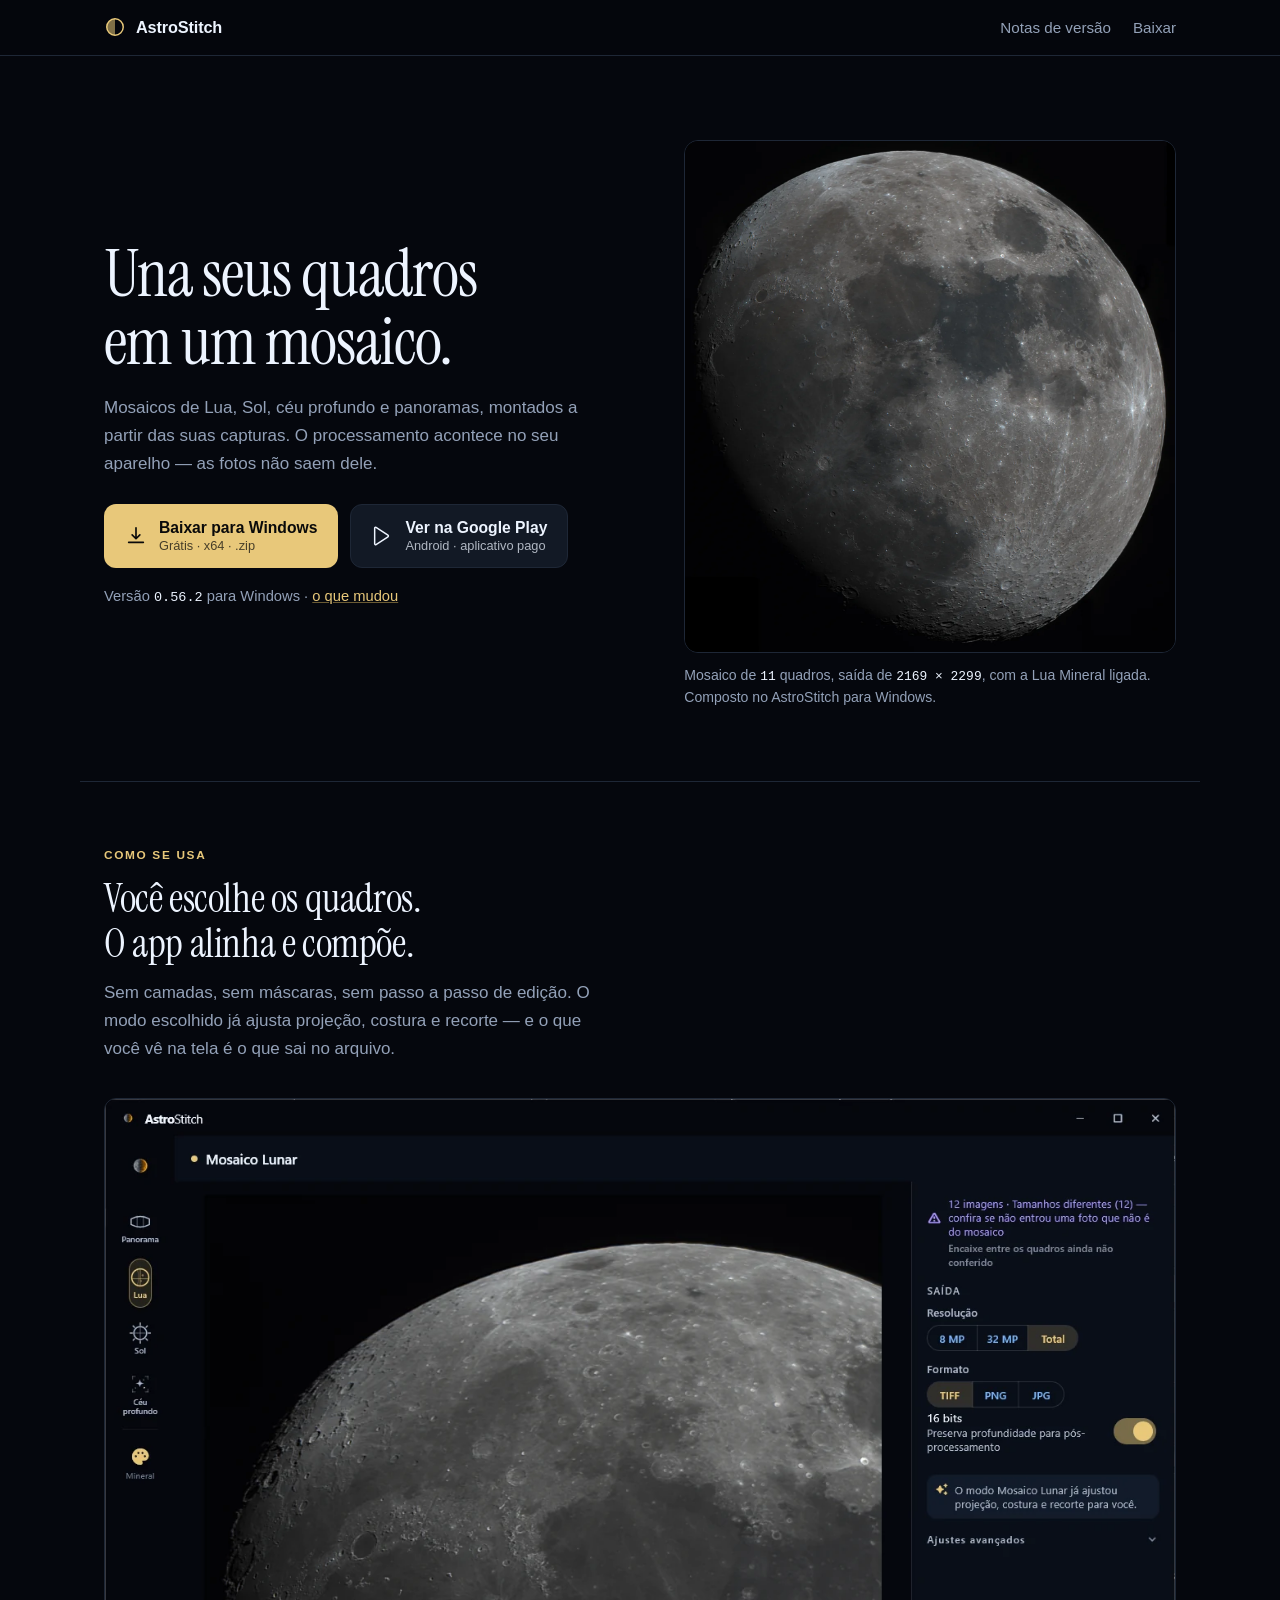
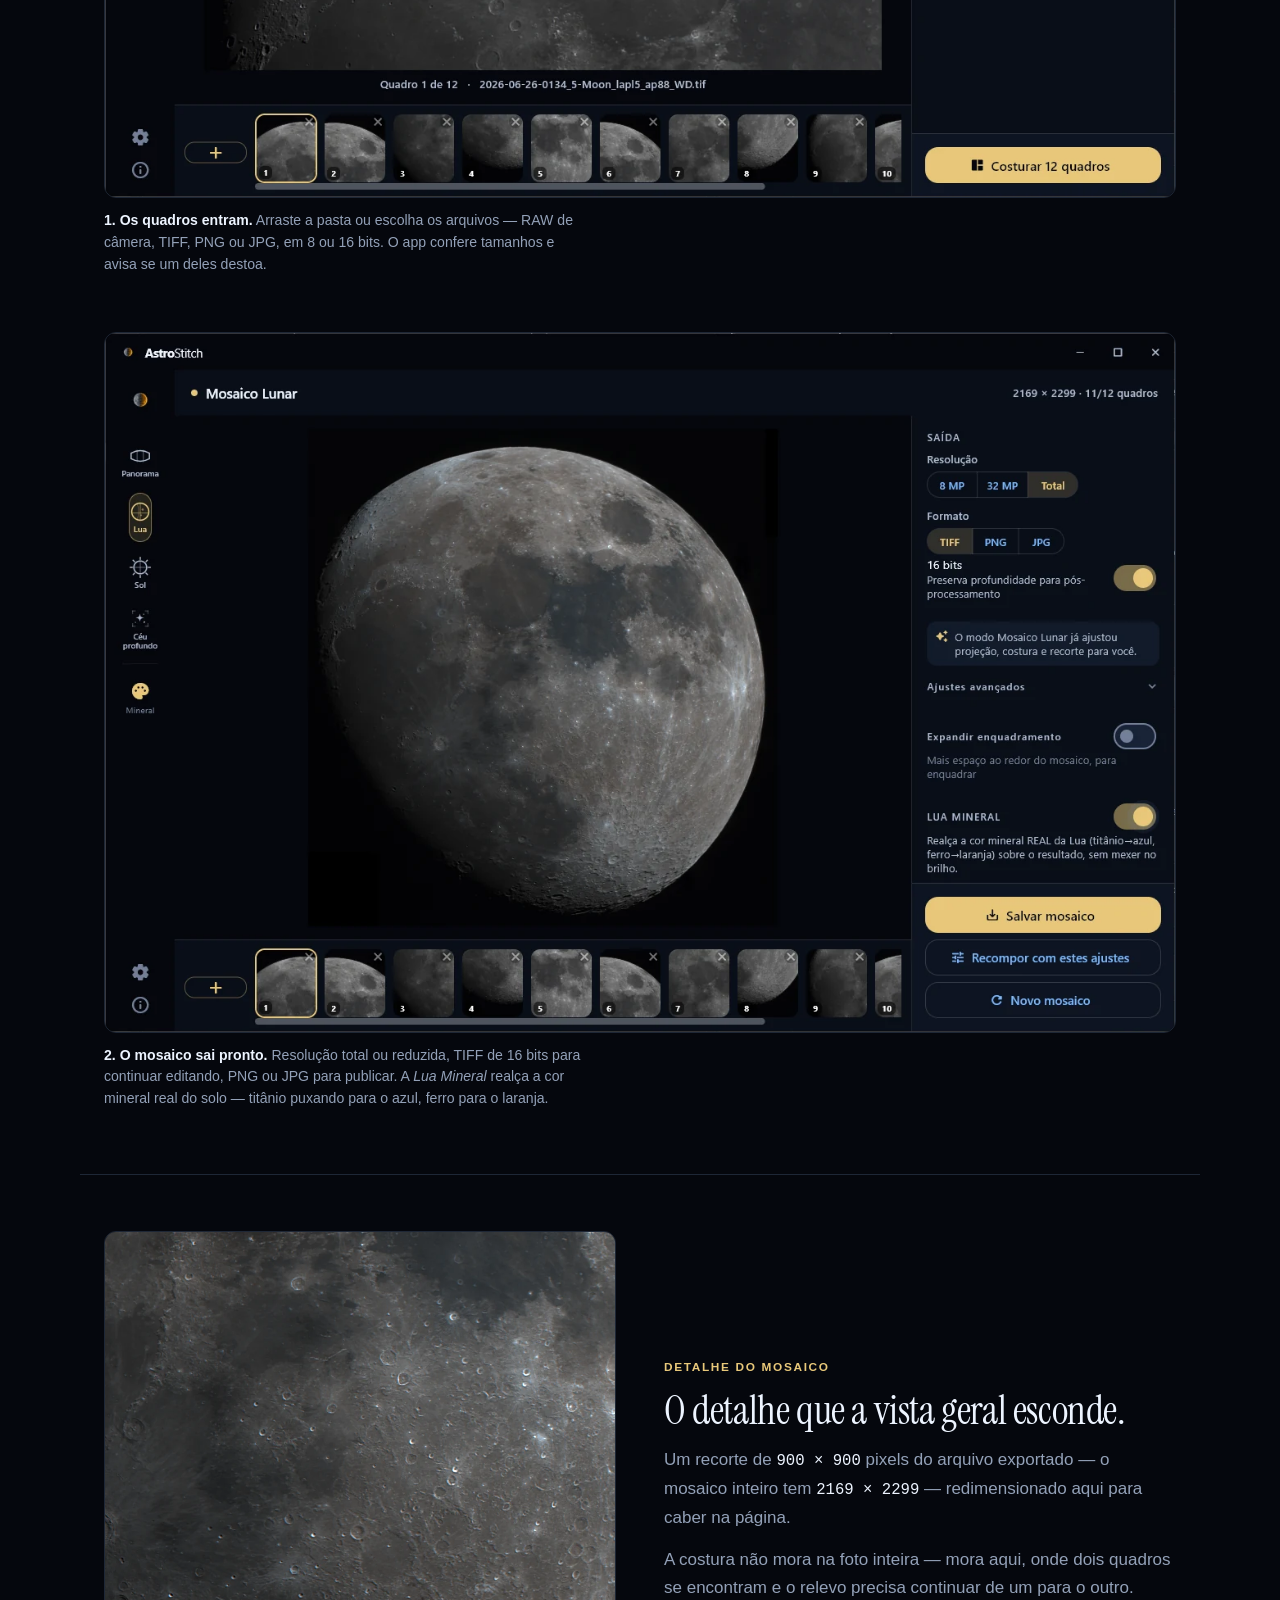
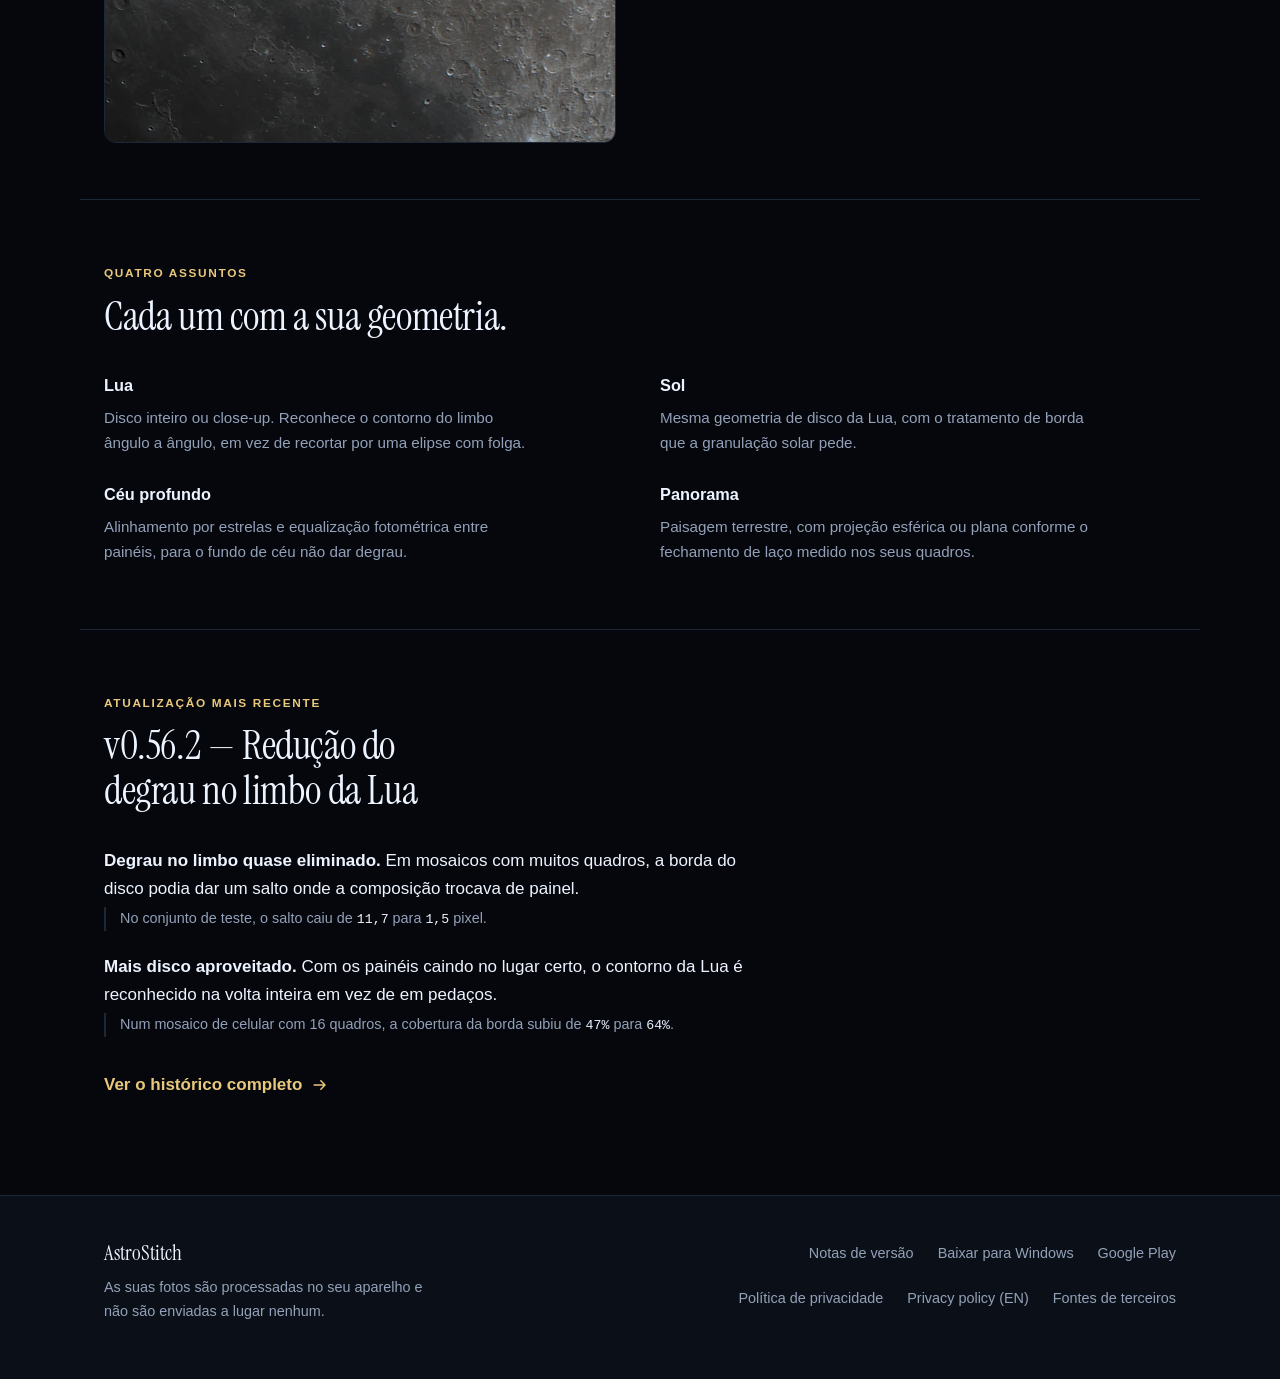
==== index.html @ d1d2d357 "O site do AstroStitch, com as capturas feitas pela propria versao Windows Duas paginas: a inicial e " ====
<!doctype html>
<html lang="pt-BR">
<head>
<meta charset="utf-8">
<meta name="viewport" content="width=device-width, initial-scale=1">
<title>AstroStitch</title>
<meta name="description" content="Mosaicos de Lua, Sol, céu profundo e panoramas a partir dos seus quadros. Para Windows e Android.">
<meta name="theme-color" content="#05070D">
<link rel="canonical" href="https://amaromiranda.github.io/astro-stitch-releases/">

<meta property="og:type" content="website">
<meta property="og:title" content="AstroStitch">
<meta property="og:description" content="Mosaicos de Lua, Sol, céu profundo e panoramas a partir dos seus quadros.">
<meta property="og:image" content="https://amaromiranda.github.io/astro-stitch-releases/assets/mosaico-800.webp">
<meta name="twitter:card" content="summary_large_image">

<link rel="icon" href="assets/favicon.svg" type="image/svg+xml">
<link rel="preconnect" href="https://fonts.googleapis.com">
<link rel="preconnect" href="https://fonts.gstatic.com" crossorigin>
<link rel="stylesheet" href="https://fonts.googleapis.com/css2?family=Instrument+Serif:ital@0;1&display=swap">
<link rel="stylesheet" href="assets/site.css">
</head>
<body>

<a class="pular" href="#conteudo">Pular para o conteúdo</a>

<header class="topo">
  <div class="faixa">
    <a class="marca" href="./" aria-label="AstroStitch — início">
      <svg class="marca-icone" viewBox="0 0 24 24" aria-hidden="true" focusable="false">
        <circle cx="12" cy="12" r="9" fill="none" stroke="currentColor" stroke-width="1.6"/>
        <path d="M12 3a9 9 0 0 0 0 18z" fill="currentColor" opacity=".55"/>
      </svg>
      <span>AstroStitch</span>
    </a>
    <nav class="navegacao" aria-label="Principal">
      <a href="releases.html">Notas de versão</a>
      <a href="#obter">Baixar</a>
    </nav>
  </div>
</header>

<main id="conteudo">

  <!-- ============================================================ HERÓI
       Texto e ações à esquerda, resultado real à direita. No celular a
       ordem vira texto -> botões -> imagem: quem chega precisa saber o que
       é e quanto custa antes de ver a foto. -->
  <section class="heroi">
    <div class="heroi-texto">
      <h1>Una seus quadros<br>em um mosaico.</h1>
      <p class="linha-fina">
        Mosaicos de Lua, Sol, céu profundo e panoramas, montados a partir das
        suas capturas. O processamento acontece no seu aparelho — as fotos
        não saem dele.
      </p>

      <div class="acoes" id="obter">
        <a class="botao botao-primario"
           href="https://github.com/AmaroMiranda/astro-stitch-releases/releases/latest">
          <svg viewBox="0 0 24 24" aria-hidden="true" focusable="false">
            <path d="M12 3v12m0 0 4.2-4.2M12 15l-4.2-4.2M4 19h16"
                  fill="none" stroke="currentColor" stroke-width="1.8"
                  stroke-linecap="round" stroke-linejoin="round"/>
          </svg>
          <span class="botao-texto">
            <strong>Baixar para Windows</strong>
            <small>Grátis · x64 · .zip</small>
          </span>
        </a>

        <a class="botao botao-secundario"
           href="https://play.google.com/store/apps/details?id=com.astrostitch.app">
          <svg viewBox="0 0 24 24" aria-hidden="true" focusable="false">
            <path d="M4 3.5v17a1 1 0 0 0 1.5.86l13-8.5a1 1 0 0 0 0-1.72l-13-8.5A1 1 0 0 0 4 3.5z"
                  fill="none" stroke="currentColor" stroke-width="1.6"
                  stroke-linejoin="round"/>
          </svg>
          <span class="botao-texto">
            <strong>Ver na Google Play</strong>
            <small>Android · aplicativo pago</small>
          </span>
        </a>
      </div>

      <p class="nota-versao">
        Versão <span class="dado">0.56.2</span> para Windows ·
        <a href="releases.html">o que mudou</a>
      </p>
    </div>

    <figure class="heroi-figura">
      <picture>
        <source media="(max-width: 560px)" srcset="assets/mosaico-480.webp" type="image/webp">
        <source media="(max-width: 1000px)" srcset="assets/mosaico-800.webp" type="image/webp">
        <img src="assets/mosaico-1440.webp" width="1440" height="1504"
             fetchpriority="high" decoding="async"
             alt="Mosaico lunar composto pelo AstroStitch: a Lua gibosa, com os mares
                  em tom azulado da cor mineral real realçada pelo app.">
      </picture>
      <figcaption>
        Mosaico de <span class="dado">11</span> quadros, saída de
        <span class="dado">2169 × 2299</span>, com a Lua Mineral ligada.
        Composto no AstroStitch para Windows.
      </figcaption>
    </figure>
  </section>

  <!-- ====================================================== COMO SE USA
       Duas capturas, cada uma respondendo a uma pergunta diferente: o que
       eu consigo produzir, e como vou trabalhar. -->
  <section class="secao">
    <div class="secao-cabecalho">
      <p class="rotulo">Como se usa</p>
      <h2>Você escolhe os quadros. O app alinha e compõe.</h2>
      <p class="linha-fina">
        Sem camadas, sem máscaras, sem passo a passo de edição. O modo escolhido
        já ajusta projeção, costura e recorte — e o que você vê na tela é o que
        sai no arquivo.
      </p>
    </div>

    <div class="telas">
      <figure class="tela">
        <picture>
          <source media="(max-width: 860px)" srcset="assets/tela-quadros-800.webp" type="image/webp">
          <img src="assets/tela-quadros-1306.webp" width="1306" height="853"
               loading="lazy" decoding="async"
               alt="Janela do AstroStitch para Windows com doze quadros lunares
                    importados: a fita de miniaturas embaixo, o quadro selecionado
                    no centro e os controles de saída à direita.">
        </picture>
        <figcaption>
          <strong>1. Os quadros entram.</strong>
          Arraste a pasta ou escolha os arquivos — RAW de câmera, TIFF, PNG ou JPG,
          em 8 ou 16 bits. O app confere tamanhos e avisa se um deles destoa.
        </figcaption>
      </figure>

      <figure class="tela">
        <picture>
          <source media="(max-width: 860px)" srcset="assets/tela-resultado-800.webp" type="image/webp">
          <img src="assets/tela-resultado-1306.webp" width="1306" height="853"
               loading="lazy" decoding="async"
               alt="A mesma janela depois de compor: o mosaico pronto no centro,
                    e à direita a resolução, o formato de saída e a opção Lua
                    Mineral ligada.">
        </picture>
        <figcaption>
          <strong>2. O mosaico sai pronto.</strong>
          Resolução total ou reduzida, TIFF de 16 bits para continuar editando,
          PNG ou JPG para publicar. A <em>Lua Mineral</em> realça a cor mineral
          real do solo — titânio puxando para o azul, ferro para o laranja.
        </figcaption>
      </figure>
    </div>
  </section>

  <!-- ====================================================== O DETALHE
       O que a imagem inteira reduzida esconde. Sem isto, o site mostra uma
       Lua bonita e nao prova nada sobre o que o app preserva. -->
  <section class="secao secao-detalhe">
    <div class="detalhe-grade">
      <figure class="detalhe-figura">
        <picture>
          <source media="(max-width: 560px)" srcset="assets/detalhe-480.webp" type="image/webp">
          <img src="assets/detalhe-900.webp" width="900" height="900"
               loading="lazy" decoding="async"
               alt="Recorte em escala real do mosaico, mostrando crateras pequenas
                    e o relevo do terreno perto do terminador.">
        </picture>
      </figure>
      <div class="detalhe-texto">
        <p class="rotulo">Detalhe do mosaico</p>
        <h2>O detalhe que a vista geral esconde.</h2>
        <p class="linha-fina">
          Um recorte de <span class="dado">900 × 900</span> pixels do arquivo
          exportado — o mosaico inteiro tem <span class="dado">2169 × 2299</span> —
          redimensionado aqui para caber na página.
        </p>
        <p class="linha-fina">
          A costura não mora na foto inteira — mora aqui, onde dois quadros se
          encontram e o relevo precisa continuar de um para o outro.
        </p>
      </div>
    </div>
  </section>

  <!-- ====================================================== OS MODOS -->
  <section class="secao">
    <div class="secao-cabecalho">
      <p class="rotulo">Quatro assuntos</p>
      <h2>Cada um com a sua geometria.</h2>
    </div>
    <ul class="modos">
      <li>
        <h3>Lua</h3>
        <p>Disco inteiro ou close-up. Reconhece o contorno do limbo ângulo a
          ângulo, em vez de recortar por uma elipse com folga.</p>
      </li>
      <li>
        <h3>Sol</h3>
        <p>Mesma geometria de disco da Lua, com o tratamento de borda que a
          granulação solar pede.</p>
      </li>
      <li>
        <h3>Céu profundo</h3>
        <p>Alinhamento por estrelas e equalização fotométrica entre painéis,
          para o fundo de céu não dar degrau.</p>
      </li>
      <li>
        <h3>Panorama</h3>
        <p>Paisagem terrestre, com projeção esférica ou plana conforme o
          fechamento de laço medido nos seus quadros.</p>
      </li>
    </ul>
  </section>

  <!-- ====================================================== ATUALIZAÇÃO -->
  <section class="secao secao-versao">
    <div class="secao-cabecalho">
      <p class="rotulo">Atualização mais recente</p>
      <h2>v0.56.2 — Redução do degrau no limbo da Lua</h2>
    </div>
    <ul class="mudancas">
      <li>
        <p><strong>Degrau no limbo quase eliminado.</strong> Em mosaicos com muitos
          quadros, a borda do disco podia dar um salto onde a composição trocava
          de painel.</p>
        <p class="medicao">No conjunto de teste, o salto caiu de
          <span class="dado">11,7</span> para <span class="dado">1,5</span> pixel.</p>
      </li>
      <li>
        <p><strong>Mais disco aproveitado.</strong> Com os painéis caindo no
          lugar certo, o contorno da Lua é reconhecido na volta inteira em vez de
          em pedaços.</p>
        <p class="medicao">Num mosaico de celular com 16 quadros, a cobertura da
          borda subiu de <span class="dado">47%</span> para
          <span class="dado">64%</span>.</p>
      </li>
    </ul>
    <p class="mais">
      <a class="link-seta" href="releases.html">
        Ver o histórico completo
        <svg viewBox="0 0 24 24" aria-hidden="true" focusable="false">
          <path d="M5 12h13m0 0-5-5m5 5-5 5" fill="none" stroke="currentColor"
                stroke-width="1.8" stroke-linecap="round" stroke-linejoin="round"/>
        </svg>
      </a>
    </p>
  </section>

</main>

<footer class="rodape">
  <div class="rodape-conteudo">
    <div class="rodape-marca">
      <p class="rodape-nome">AstroStitch</p>
      <p class="rodape-sub">
        As suas fotos são processadas no seu aparelho e não são enviadas a
        lugar nenhum.
      </p>
    </div>
    <nav class="rodape-links" aria-label="Rodapé">
      <a href="releases.html">Notas de versão</a>
      <a href="https://github.com/AmaroMiranda/astro-stitch-releases/releases/latest">Baixar para Windows</a>
      <a href="https://play.google.com/store/apps/details?id=com.astrostitch.app">Google Play</a>
      <a href="privacy-policy.html">Política de privacidade</a>
      <a href="privacy-policy.en.html">Privacy policy (EN)</a>
      <a href="third-party-sources/">Fontes de terceiros</a>
    </nav>
  </div>
</footer>

</body>
</html>
---- assets/site.css ----
/* AstroStitch — site
 *
 * Identidade: fundo quase preto, superfícies pouco distintas, UM acento
 * dourado reservado à ação principal. Sem gradiente decorativo, sem estrelas
 * animadas, sem brilho atrás da Lua: a fotografia já traz complexidade
 * visual de sobra, e competir com ela é o erro clássico aqui.
 *
 * O fundo #05070D é o mesmo das páginas de política que já existem neste
 * domínio — o site tem de parecer uma coisa só.
 */

:root {
  color-scheme: dark;

  --fundo:        #05070D;
  --superficie:   #0B1018;
  --elevada:      #121925;
  --linha:        #1E2736;
  --texto:        #EDF4FF;
  --texto-suave:  #93A1B8;
  --acento:       #E8C87A;
  --acento-fraco: #2A2316;

  --serif: "Instrument Serif", ui-serif, Georgia, "Times New Roman", serif;
  --sans: -apple-system, BlinkMacSystemFont, "Segoe UI", Roboto, Helvetica,
          Arial, sans-serif;
  --mono: ui-monospace, SFMono-Regular, "SF Mono", Menlo, Consolas,
          "Liberation Mono", monospace;

  --largura: 1120px;
  --gutter: 24px;
}

* { box-sizing: border-box; }

html { -webkit-text-size-adjust: 100%; }

body {
  margin: 0;
  background: var(--fundo);
  color: var(--texto);
  font-family: var(--sans);
  font-size: 17px;
  line-height: 1.65;
  -webkit-font-smoothing: antialiased;
}

img { max-width: 100%; height: auto; display: block; }

a { color: var(--texto); }

/* Foco VISÍVEL. Sobriedade não é motivo para esconder onde o teclado está. */
:focus-visible {
  outline: 2px solid var(--acento);
  outline-offset: 3px;
  border-radius: 4px;
}

.pular {
  position: absolute;
  left: -9999px;
  top: 0;
  background: var(--acento);
  color: #0A0A0A;
  padding: 10px 16px;
  font-weight: 700;
  z-index: 10;
}
.pular:focus { left: 8px; top: 8px; }

/* ----------------------------------------------------------------- topo */

.topo {
  position: sticky;
  top: 0;
  z-index: 5;
  background: color-mix(in srgb, var(--fundo) 88%, transparent);
  backdrop-filter: blur(10px);
  border-bottom: 1px solid var(--linha);
}

.faixa {
  max-width: var(--largura);
  margin: 0 auto;
  padding: 14px var(--gutter);
  display: flex;
  align-items: center;
  justify-content: space-between;
  gap: 16px;
}

.marca {
  display: inline-flex;
  align-items: center;
  gap: 10px;
  text-decoration: none;
  font-weight: 650;
  letter-spacing: -0.01em;
  font-size: 1.02rem;
}
.marca-icone { width: 22px; height: 22px; color: var(--acento); flex: none; }

.navegacao { display: flex; gap: 22px; }
.navegacao a {
  color: var(--texto-suave);
  text-decoration: none;
  font-size: 0.95rem;
}
.navegacao a:hover { color: var(--texto); }

/* ---------------------------------------------------------------- herói */

.heroi {
  max-width: var(--largura);
  margin: 0 auto;
  padding: 56px var(--gutter) 40px;
  display: grid;
  gap: 40px;
  align-items: center;
}

h1 {
  font-family: var(--serif);
  font-weight: 400;
  font-size: clamp(2.6rem, 7vw, 4.1rem);
  line-height: 1.04;
  letter-spacing: -0.015em;
  margin: 0 0 18px;
  text-wrap: balance;
}

.linha-fina {
  color: var(--texto-suave);
  max-width: 54ch;
  margin: 0 0 14px;
}

.acoes {
  display: flex;
  flex-wrap: wrap;
  gap: 12px;
  margin: 26px 0 16px;
  scroll-margin-top: 80px;
}

/* O PREÇO VAI NO PRÓPRIO BOTÃO. "Disponível para Android" não comunica que
   é pago, e descobrir isso só na loja é uma surpresa que ninguém pediu. */
.botao {
  display: inline-flex;
  align-items: center;
  gap: 12px;
  padding: 13px 20px;
  border-radius: 12px;
  text-decoration: none;
  border: 1px solid transparent;
  transition: background-color .16s ease, border-color .16s ease,
              transform .16s ease;
  min-height: 48px;
}
.botao:hover { transform: translateY(-1px); }
.botao svg { width: 22px; height: 22px; flex: none; }
.botao-texto { display: flex; flex-direction: column; line-height: 1.25; }
.botao-texto strong { font-weight: 650; font-size: 0.98rem; }
.botao-texto small { font-size: 0.8rem; opacity: .72; }

.botao-primario {
  background: var(--acento);
  color: #0A0A0A;
}
.botao-primario:hover { background: #F0D691; }

.botao-secundario {
  background: var(--elevada);
  border-color: var(--linha);
  color: var(--texto);
}
.botao-secundario:hover { border-color: #2E3A4D; background: #16202E; }

.nota-versao { color: var(--texto-suave); font-size: 0.92rem; margin: 0; }
.nota-versao a { color: var(--acento); text-decoration-color: #6A5A33; }

.dado {
  font-family: var(--mono);
  font-size: 0.92em;
  font-variant-numeric: tabular-nums;
  color: var(--texto);
}

.heroi-figura { margin: 0; }
/* O ceu do mosaico e preto puro e o fundo do site quase preto: sem a
   moldura, a imagem deixava um retangulo meio-visivel. Com a linha, a
   borda vira enquadramento. */
.heroi-figura img,
.detalhe-figura img {
  border-radius: 14px;
  border: 1px solid var(--linha);
}
figcaption {
  color: var(--texto-suave);
  font-size: 0.88rem;
  line-height: 1.55;
  margin-top: 12px;
}

/* --------------------------------------------------------------- seções */

.secao {
  max-width: var(--largura);
  margin: 0 auto;
  padding: 64px var(--gutter);
  border-top: 1px solid var(--linha);
}

.secao-cabecalho { max-width: 62ch; margin-bottom: 34px; }

.rotulo {
  font-size: 0.74rem;
  letter-spacing: 0.14em;
  text-transform: uppercase;
  color: var(--acento);
  margin: 0 0 10px;
  font-weight: 600;
}

h2 {
  font-family: var(--serif);
  font-weight: 400;
  font-size: clamp(1.75rem, 4vw, 2.5rem);
  line-height: 1.12;
  letter-spacing: -0.01em;
  margin: 0 0 14px;
  text-wrap: balance;
}

h3 {
  font-size: 1.02rem;
  font-weight: 650;
  margin: 0 0 6px;
}

/* ------------------------------------------------------------- capturas */

.telas { display: grid; gap: 40px; }
.tela { margin: 0; }
.tela img {
  border-radius: 12px;
  border: 1px solid var(--linha);
  background: var(--superficie);
}
.tela figcaption { max-width: 62ch; }
.tela figcaption strong { color: var(--texto); font-weight: 650; }

/* -------------------------------------------------------------- detalhe */

.secao-detalhe { padding-top: 56px; padding-bottom: 56px; }
.detalhe-grade { display: grid; gap: 32px; align-items: center; }
.detalhe-figura { margin: 0; }
.detalhe-figura img { border-radius: 12px; }

/* ---------------------------------------------------------------- modos */

.modos {
  list-style: none;
  margin: 0;
  padding: 0;
  display: grid;
  gap: 26px 40px;
}
.modos li { max-width: 46ch; }
.modos p { color: var(--texto-suave); margin: 0; font-size: 0.95rem; }

/* -------------------------------------------------------------- versões */

.mudancas { list-style: none; margin: 0 0 26px; padding: 0; display: grid; gap: 22px; }
.mudancas li { max-width: 68ch; }
.mudancas p { margin: 0; }
.mudancas strong { font-weight: 650; }

/* A MEDIÇÃO FICA, numa segunda camada. "Precisão oito vezes maior"
   transformaria uma medida localizada numa promessa geral. */
.medicao {
  color: var(--texto-suave);
  font-size: 0.9rem;
  margin-top: 4px !important;
  padding-left: 14px;
  border-left: 2px solid var(--linha);
}

.mais { margin: 0; }
.link-seta {
  display: inline-flex;
  align-items: center;
  gap: 8px;
  color: var(--acento);
  text-decoration: none;
  font-weight: 600;
  min-height: 44px;
}
.link-seta svg { width: 20px; height: 20px; }
.link-seta:hover { text-decoration: underline; text-underline-offset: 4px; }

/* --------------------------------------------------------------- rodapé */

.rodape {
  border-top: 1px solid var(--linha);
  background: var(--superficie);
  margin-top: 24px;
}
.rodape-conteudo {
  max-width: var(--largura);
  margin: 0 auto;
  padding: 40px var(--gutter) 56px;
  display: grid;
  gap: 28px;
}
.rodape-nome { font-family: var(--serif); font-size: 1.3rem; margin: 0 0 6px; }
.rodape-sub { color: var(--texto-suave); font-size: 0.9rem; margin: 0; max-width: 42ch; }
.rodape-links { display: flex; flex-wrap: wrap; gap: 10px 24px; }
.rodape-links a {
  color: var(--texto-suave);
  text-decoration: none;
  font-size: 0.9rem;
  padding: 6px 0;
}
.rodape-links a:hover { color: var(--texto); }

/* ------------------------------------------------------------ releases */

.topo-pagina {
  max-width: var(--largura);
  margin: 0 auto;
  padding: 52px var(--gutter) 26px;
}
.voltar {
  display: inline-flex;
  align-items: center;
  gap: 8px;
  color: var(--texto-suave);
  text-decoration: none;
  font-size: 0.92rem;
  margin-bottom: 22px;
  min-height: 44px;
}
.voltar:hover { color: var(--texto); }
.voltar svg { width: 18px; height: 18px; }

.lista-versoes {
  max-width: var(--largura);
  margin: 0 auto;
  padding: 0 var(--gutter) 72px;
}

.versao {
  border-top: 1px solid var(--linha);
  padding: 40px 0;
  display: grid;
  gap: 18px;
  /* Item de grid nasce com min-width:auto e NAO encolhe abaixo do conteudo —
     a tabela de medicoes empurrava a pagina inteira para o lado no celular,
     mesmo com overflow-x no envolucro dela. */
  min-width: 0;
}
.versao-corpo, .versao-cabecalho { min-width: 0; }

.versao-meta { display: flex; flex-wrap: wrap; align-items: baseline; gap: 10px 16px; }
.versao-tag {
  font-family: var(--mono);
  font-size: 0.95rem;
  color: var(--acento);
  background: var(--acento-fraco);
  border: 1px solid #3A3220;
  padding: 3px 10px;
  border-radius: 999px;
}
.versao-data { color: var(--texto-suave); font-size: 0.86rem; font-family: var(--mono); }
.versao-plataforma { color: var(--texto-suave); font-size: 0.86rem; }

.versao h2 { font-size: clamp(1.5rem, 3.4vw, 2rem); margin: 0; }
.versao-corpo { max-width: 70ch; }
.versao-corpo > p { color: var(--texto-suave); }
.versao-corpo strong { color: var(--texto); font-weight: 650; }

caption { text-align: left; }
.tabela-envolve { overflow-x: auto; margin: 18px 0; }
table {
  border-collapse: collapse;
  font-size: 0.9rem;
  min-width: 340px;
}
th, td {
  text-align: left;
  padding: 8px 18px 8px 0;
  border-bottom: 1px solid var(--linha);
  white-space: nowrap;
}
th { color: var(--texto-suave); font-weight: 600; font-size: 0.8rem;
     text-transform: uppercase; letter-spacing: 0.06em; }
td { font-family: var(--mono); font-variant-numeric: tabular-nums; }
td:first-child { font-family: var(--sans); color: var(--texto-suave); }

.baixar-versao {
  display: inline-flex;
  align-items: center;
  gap: 8px;
  color: var(--acento);
  text-decoration: none;
  font-size: 0.92rem;
  font-weight: 600;
  min-height: 44px;
}
.baixar-versao svg { width: 20px; height: 20px; flex: none; }
.baixar-versao:hover { text-decoration: underline; text-underline-offset: 4px; }

/* ------------------------------------------------------------ respiros */

@media (min-width: 900px) {
  .heroi {
    grid-template-columns: 1.05fr 1fr;
    gap: 64px;
    padding-top: 84px;
    padding-bottom: 72px;
  }
  .telas { grid-template-columns: 1fr; gap: 56px; }
  .detalhe-grade { grid-template-columns: 1fr 1fr; gap: 48px; }
  .modos { grid-template-columns: repeat(2, 1fr); }
  .rodape-conteudo {
    grid-template-columns: 1fr auto;
    align-items: start;
    gap: 48px;
  }
  .rodape-links { justify-content: flex-end; max-width: 460px; }
  .versao { grid-template-columns: 220px 1fr; gap: 32px; }
  .versao-cabecalho { grid-column: 1; }
  .versao-corpo { grid-column: 2; }
}

@media (prefers-reduced-motion: reduce) {
  * { animation: none !important; transition: none !important; }
  .botao:hover { transform: none; }
}
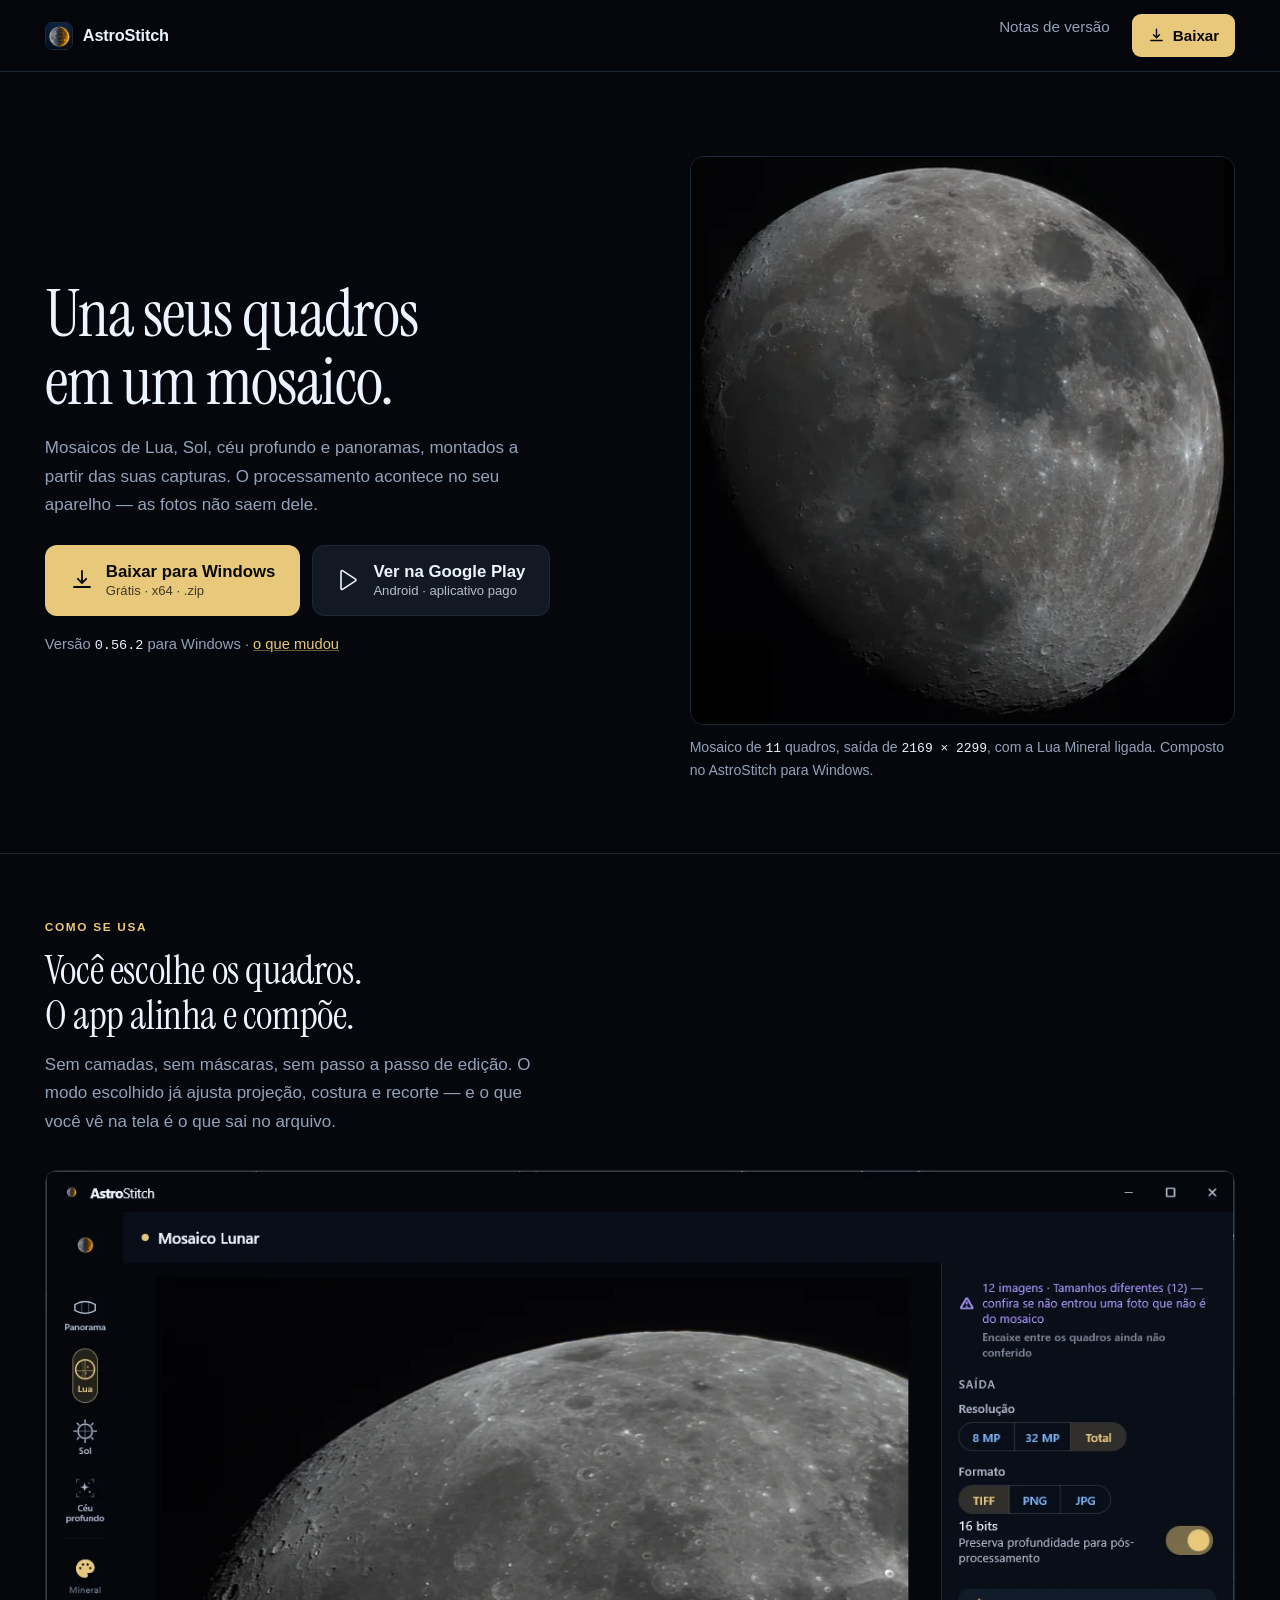
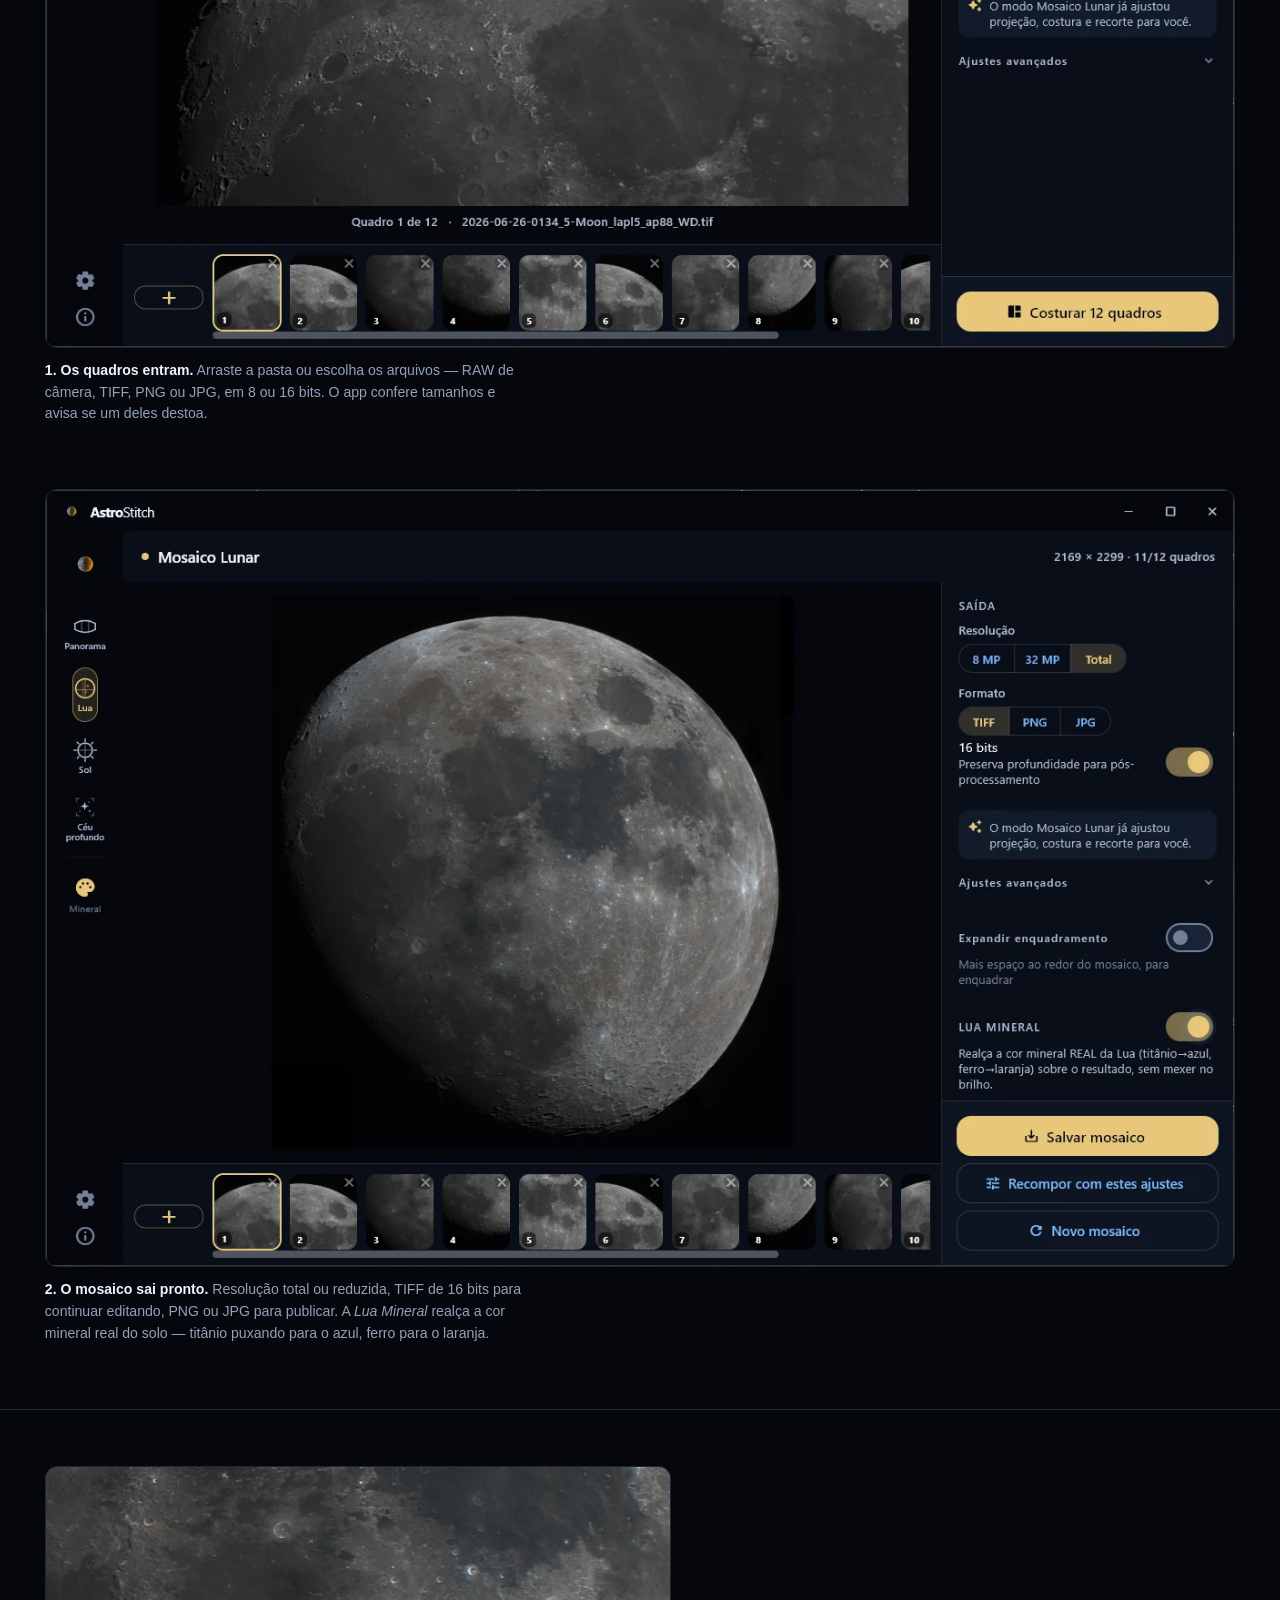
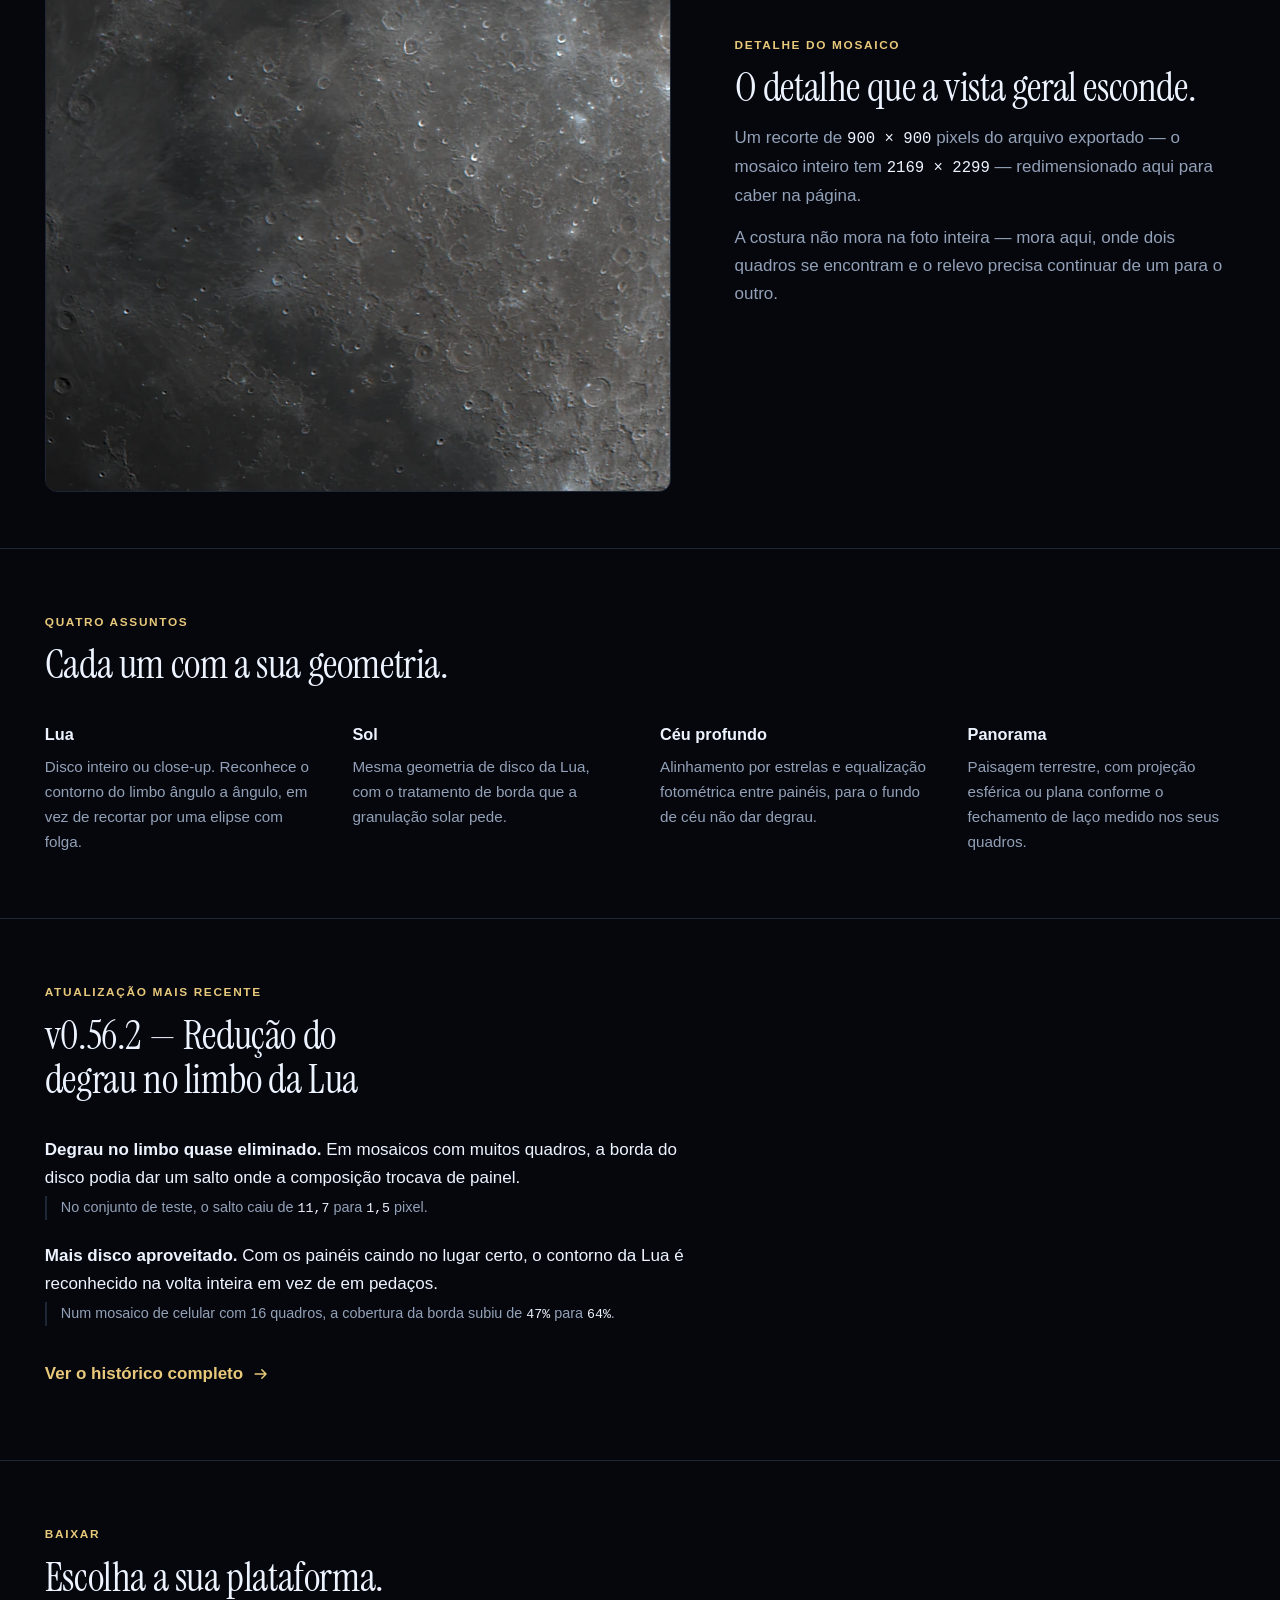
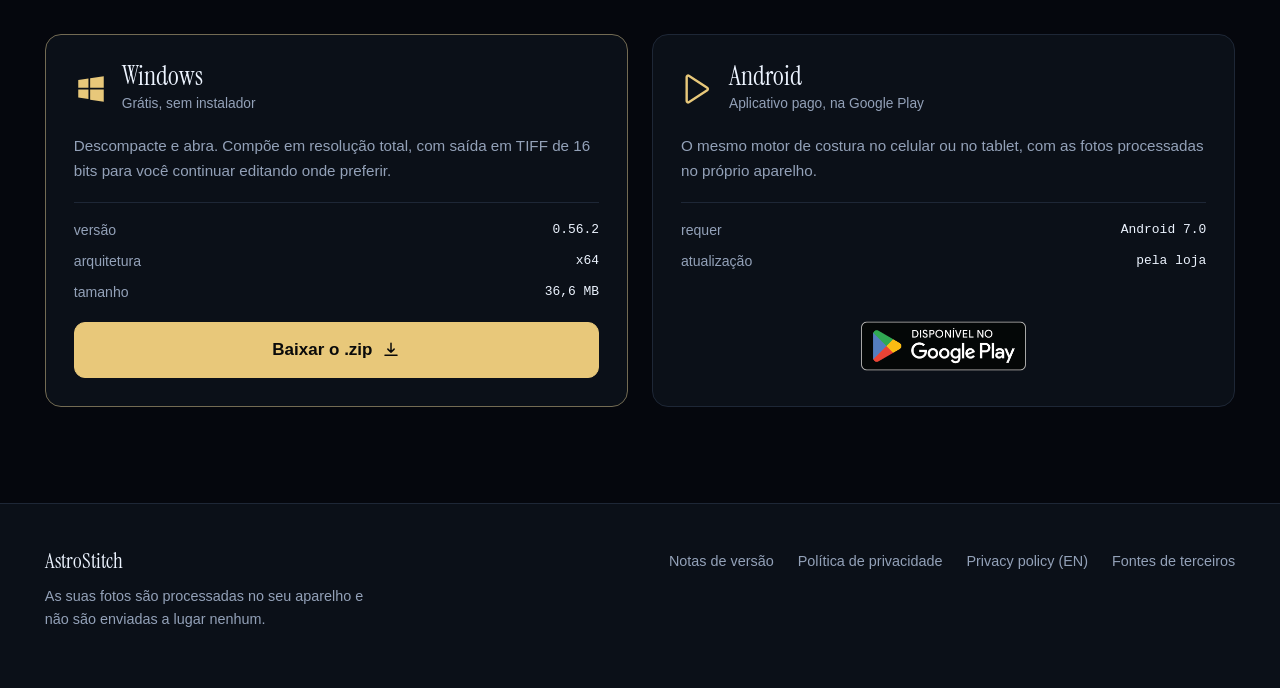
==== commit d199bc2c: "Largura, destaque do download, e o icone que o app ja tinha Tres queixas do dono, olhando num monito" ====
--- a/index.html
+++ b/index.html
@@ -14,7 +14,8 @@
 <meta property="og:image" content="https://amaromiranda.github.io/astro-stitch-releases/assets/mosaico-800.webp">
 <meta name="twitter:card" content="summary_large_image">
 
-<link rel="icon" href="assets/favicon.svg" type="image/svg+xml">
+<link rel="icon" href="assets/icone-32.png" sizes="32x32" type="image/png">
+<link rel="apple-touch-icon" href="assets/icone-180.png">
 <link rel="preconnect" href="https://fonts.googleapis.com">
 <link rel="preconnect" href="https://fonts.gstatic.com" crossorigin>
 <link rel="stylesheet" href="https://fonts.googleapis.com/css2?family=Instrument+Serif:ital@0;1&display=swap">
@@ -27,15 +28,20 @@
 <header class="topo">
   <div class="faixa">
     <a class="marca" href="./" aria-label="AstroStitch — início">
-      <svg class="marca-icone" viewBox="0 0 24 24" aria-hidden="true" focusable="false">
-        <circle cx="12" cy="12" r="9" fill="none" stroke="currentColor" stroke-width="1.6"/>
-        <path d="M12 3a9 9 0 0 0 0 18z" fill="currentColor" opacity=".55"/>
-      </svg>
+      <img class="marca-icone" src="assets/icone-64.png" width="28" height="28"
+           alt="" decoding="async">
       <span>AstroStitch</span>
     </a>
     <nav class="navegacao" aria-label="Principal">
       <a href="releases.html">Notas de versão</a>
-      <a href="#obter">Baixar</a>
+      <a class="nav-baixar" href="#obter">
+        <svg viewBox="0 0 24 24" aria-hidden="true" focusable="false">
+          <path d="M12 3v12m0 0 4.2-4.2M12 15l-4.2-4.2M4 19h16"
+                fill="none" stroke="currentColor" stroke-width="2"
+                stroke-linecap="round" stroke-linejoin="round"/>
+        </svg>
+        <span class="nav-rotulo">Baixar</span>
+      </a>
     </nav>
   </div>
 </header>
@@ -55,7 +61,7 @@
         não saem dele.
       </p>
 
-      <div class="acoes" id="obter">
+      <div class="acoes">
         <a class="botao botao-primario"
            href="https://github.com/AmaroMiranda/astro-stitch-releases/releases/latest">
           <svg viewBox="0 0 24 24" aria-hidden="true" focusable="false">
@@ -250,6 +256,78 @@
     </p>
   </section>
 
+  <!-- ====================================================== BAIXAR
+       Destino do "Baixar" do topo. Existe porque o download so vivia no
+       heroi: quem lia a pagina inteira chegava ao fim sem acao a vista.
+       Os numeros do cartao do Windows (versao, tamanho) descrevem o
+       arquivo que o link entrega — por isso ele aponta para o ativo exato,
+       e nao para /latest, que pode mudar e desmentir o que esta escrito. -->
+  <section class="secao secao-baixar" id="obter">
+    <div class="secao-cabecalho">
+      <p class="rotulo">Baixar</p>
+      <h2>Escolha a sua plataforma.</h2>
+    </div>
+
+    <div class="cartoes-baixar">
+      <a class="cartao-baixar cartao-destaque" href="https://github.com/AmaroMiranda/astro-stitch-releases/releases/download/v0.56.2/AstroStitch-v0.56.2-windows-x64.zip">
+        <div class="cartao-topo">
+          <svg viewBox="0 0 24 24" aria-hidden="true" focusable="false">
+            <path d="M3 5.6 10.2 4.6v6.6H3zM11.4 4.4 21 3v8.2h-9.6zM3 12.4h7.2V19L3 18zM11.4 12.4H21V21l-9.6-1.4z"
+                  fill="currentColor"/>
+          </svg>
+          <div>
+            <p class="cartao-plataforma">Windows</p>
+            <p class="cartao-preco">Grátis, sem instalador</p>
+          </div>
+        </div>
+        <p class="cartao-texto">
+          Descompacte e abra. Compõe em resolução total, com saída em TIFF de
+          16 bits para você continuar editando onde preferir.
+        </p>
+        <ul class="cartao-dados">
+          <li><span>versão</span><span class="dado">0.56.2</span></li>
+          <li><span>arquitetura</span><span class="dado">x64</span></li>
+          <li><span>tamanho</span><span class="dado">36,6 MB</span></li>
+        </ul>
+        <span class="cartao-acao">
+          Baixar o .zip
+          <svg viewBox="0 0 24 24" aria-hidden="true" focusable="false">
+            <path d="M12 3v12m0 0 4.2-4.2M12 15l-4.2-4.2M4 19h16"
+                  fill="none" stroke="currentColor" stroke-width="2"
+                  stroke-linecap="round" stroke-linejoin="round"/>
+          </svg>
+        </span>
+      </a>
+
+      <a class="cartao-baixar" href="https://play.google.com/store/apps/details?id=com.astrostitch.app">
+        <div class="cartao-topo">
+          <svg viewBox="0 0 24 24" aria-hidden="true" focusable="false">
+            <path d="M4 3.5v17a1 1 0 0 0 1.5.86l13-8.5a1 1 0 0 0 0-1.72l-13-8.5A1 1 0 0 0 4 3.5z"
+                  fill="none" stroke="currentColor" stroke-width="1.7"
+                  stroke-linejoin="round"/>
+          </svg>
+          <div>
+            <p class="cartao-plataforma">Android</p>
+            <p class="cartao-preco">Aplicativo pago, na Google Play</p>
+          </div>
+        </div>
+        <p class="cartao-texto">
+          O mesmo motor de costura no celular ou no tablet, com as fotos
+          processadas no próprio aparelho.
+        </p>
+        <ul class="cartao-dados">
+          <li><span>requer</span><span class="dado">Android 7.0</span></li>
+          <li><span>atualização</span><span class="dado">pela loja</span></li>
+        </ul>
+        <span class="cartao-acao cartao-acao-selo">
+          <img src="assets/google-play-badge.png" width="646" height="250"
+               loading="lazy" decoding="async"
+               alt="Disponível no Google Play">
+        </span>
+      </a>
+    </div>
+  </section>
+
 </main>
 
 <footer class="rodape">
@@ -263,8 +341,6 @@
     </div>
     <nav class="rodape-links" aria-label="Rodapé">
       <a href="releases.html">Notas de versão</a>
-      <a href="https://github.com/AmaroMiranda/astro-stitch-releases/releases/latest">Baixar para Windows</a>
-      <a href="https://play.google.com/store/apps/details?id=com.astrostitch.app">Google Play</a>
       <a href="privacy-policy.html">Política de privacidade</a>
       <a href="privacy-policy.en.html">Privacy policy (EN)</a>
       <a href="third-party-sources/">Fontes de terceiros</a>
--- a/assets/site.css
+++ b/assets/site.css
@@ -27,8 +27,8 @@
   --mono: ui-monospace, SFMono-Regular, "SF Mono", Menlo, Consolas,
           "Liberation Mono", monospace;
 
-  --largura: 1120px;
-  --gutter: 24px;
+  --largura: 1440px;
+  --gutter: clamp(24px, 3.5vw, 48px);
 }
 
 * { box-sizing: border-box; }
@@ -98,7 +98,15 @@
   letter-spacing: -0.01em;
   font-size: 1.02rem;
 }
-.marca-icone { width: 22px; height: 22px; color: var(--acento); flex: none; }
+/* Agora e o icone do app, nao um desenho meu: raio pequeno porque ele e um
+   icone de aplicativo quadrado, e a borda o separa do fundo quase preto. */
+.marca-icone {
+  width: 28px;
+  height: 28px;
+  flex: none;
+  border-radius: 7px;
+  border: 1px solid var(--linha);
+}
 
 .navegacao { display: flex; gap: 22px; }
 .navegacao a {
@@ -107,6 +115,27 @@
   font-size: 0.95rem;
 }
 .navegacao a:hover { color: var(--texto); }
+
+/* O topo e fixo, entao este botao e o unico download que acompanha a pessoa
+   pagina abaixo. Era um link de texto igual aos outros e desaparecia. */
+.navegacao .nav-baixar {
+  color: #0A0A0A;
+  background: var(--acento);
+  padding: 9px 16px;
+  border-radius: 9px;
+  font-weight: 650;
+  display: inline-flex;
+  align-items: center;
+  gap: 8px;
+  transition: background-color .16s ease;
+}
+.navegacao .nav-baixar:hover { background: #F0D691; color: #0A0A0A; }
+.navegacao .nav-baixar svg { width: 17px; height: 17px; flex: none; }
+@media (max-width: 520px) {
+  .navegacao { gap: 14px; }
+  .navegacao .nav-baixar { padding: 8px 13px; }
+  .navegacao .nav-baixar .nav-rotulo { display: none; }
+}
 
 /* ---------------------------------------------------------------- herói */
 
@@ -140,7 +169,6 @@
   flex-wrap: wrap;
   gap: 12px;
   margin: 26px 0 16px;
-  scroll-margin-top: 80px;
 }
 
 /* O PREÇO VAI NO PRÓPRIO BOTÃO. "Disponível para Android" não comunica que
@@ -149,7 +177,7 @@
   display: inline-flex;
   align-items: center;
   gap: 12px;
-  padding: 13px 20px;
+  padding: 16px 24px;
   border-radius: 12px;
   text-decoration: none;
   border: 1px solid transparent;
@@ -158,10 +186,10 @@
   min-height: 48px;
 }
 .botao:hover { transform: translateY(-1px); }
-.botao svg { width: 22px; height: 22px; flex: none; }
+.botao svg { width: 24px; height: 24px; flex: none; }
 .botao-texto { display: flex; flex-direction: column; line-height: 1.25; }
-.botao-texto strong { font-weight: 650; font-size: 0.98rem; }
-.botao-texto small { font-size: 0.8rem; opacity: .72; }
+.botao-texto strong { font-weight: 650; font-size: 1.05rem; }
+.botao-texto small { font-size: 0.82rem; opacity: .75; }
 
 .botao-primario {
   background: var(--acento);
@@ -242,6 +270,7 @@
 
 .telas { display: grid; gap: 40px; }
 .tela { margin: 0; }
+.tela picture { display: block; max-width: 1306px; margin-inline: auto; }
 .tela img {
   border-radius: 12px;
   border: 1px solid var(--linha);
@@ -256,6 +285,101 @@
 .detalhe-grade { display: grid; gap: 32px; align-items: center; }
 .detalhe-figura { margin: 0; }
 .detalhe-figura img { border-radius: 12px; }
+
+/* ------------------------------------------------------------- download
+   O download so existia no heroi e num link de rodape: quem rolava a pagina
+   inteira chegava ao fim sem uma acao a vista. Esta secao e o destino do
+   "Baixar" do topo. */
+
+.secao-baixar { padding-bottom: 72px; scroll-margin-top: 76px; }
+
+.cartoes-baixar { display: grid; gap: 20px; }
+
+.cartao-baixar {
+  display: flex;
+  flex-direction: column;
+  gap: 18px;
+  padding: 28px;
+  border: 1px solid var(--linha);
+  border-radius: 16px;
+  background: var(--superficie);
+  text-decoration: none;
+  color: var(--texto);
+  transition: border-color .16s ease, background-color .16s ease,
+              transform .16s ease;
+}
+.cartao-baixar:hover {
+  border-color: #33415A;
+  background: var(--elevada);
+  transform: translateY(-2px);
+}
+/* O gratuito ganha a borda de acento: entre dois cartoes iguais, nada diz
+   por onde comecar. */
+.cartao-destaque { border-color: color-mix(in srgb, var(--acento) 42%, var(--linha)); }
+.cartao-destaque:hover { border-color: var(--acento); }
+
+.cartao-topo { display: flex; align-items: center; gap: 14px; }
+.cartao-topo svg { width: 34px; height: 34px; flex: none; color: var(--acento); }
+.cartao-plataforma {
+  margin: 0;
+  font-family: var(--serif);
+  font-size: 1.6rem;
+  line-height: 1.1;
+}
+.cartao-preco {
+  margin: 2px 0 0;
+  font-size: 0.86rem;
+  color: var(--texto-suave);
+}
+.cartao-texto { margin: 0; color: var(--texto-suave); font-size: 0.95rem; }
+
+.cartao-dados {
+  list-style: none;
+  margin: 0;
+  padding: 16px 0 0;
+  border-top: 1px solid var(--linha);
+  display: grid;
+  gap: 8px;
+  font-size: 0.88rem;
+}
+.cartao-dados li { display: flex; justify-content: space-between; gap: 16px; }
+.cartao-dados span:first-child { color: var(--texto-suave); }
+
+.cartao-acao {
+  margin-top: auto;
+  display: inline-flex;
+  align-items: center;
+  justify-content: center;
+  gap: 10px;
+  min-height: 48px;
+  padding: 13px 20px;
+  border-radius: 11px;
+  font-weight: 650;
+  background: var(--elevada);
+  border: 1px solid var(--linha);
+}
+.cartao-acao svg { width: 18px; height: 18px; flex: none; }
+/* O selo da Google vai inteiro e sem recorte: a diretriz de marca dela pede
+   que nao seja modificado, e o espaco livre ao redor ja vem no proprio PNG.
+   Por isso este nao ganha fundo nem borda — so a altura. */
+.cartao-acao-selo {
+  background: none;
+  border: none;
+  padding: 0;
+  min-height: 0;
+  /* centralizado: encostado a esquerda, ao lado do botao dourado do cartao
+     vizinho, o cartao Android parecia inacabado */
+  justify-content: center;
+}
+.cartao-acao-selo img { height: 64px; width: auto; }
+.cartao-baixar:hover .cartao-acao-selo { border-color: transparent; }
+.cartao-destaque .cartao-acao {
+  background: var(--acento);
+  border-color: var(--acento);
+  color: #0A0A0A;
+}
+.cartao-baixar:hover .cartao-acao { border-color: #3B4A64; }
+.cartao-destaque:hover .cartao-acao { background: #F0D691; border-color: #F0D691; }
 
 /* ---------------------------------------------------------------- modos */
 
@@ -416,7 +540,7 @@
 @media (min-width: 900px) {
   .heroi {
     grid-template-columns: 1.05fr 1fr;
-    gap: 64px;
+    gap: 40px;
     padding-top: 84px;
     padding-bottom: 72px;
   }
@@ -428,12 +552,27 @@
     align-items: start;
     gap: 48px;
   }
-  .rodape-links { justify-content: flex-end; max-width: 460px; }
+  /* 460 px cabia tres dos quatro links e jogava o ultimo sozinho para a
+     linha de baixo; com a casca mais larga ha espaco para a linha inteira. */
+  .rodape-links { justify-content: flex-end; max-width: 700px; }
+  .cartoes-baixar { grid-template-columns: 1fr 1fr; gap: 24px; }
   .versao { grid-template-columns: 220px 1fr; gap: 32px; }
   .versao-cabecalho { grid-column: 1; }
   .versao-corpo { grid-column: 2; }
 }
 
+/* Num monitor de 1920 a pagina ficava num poste de 1120 px com 400 px mortos
+   de cada lado. Aqui a largura vira layout, nao so margem maior: a legenda sai
+   de baixo da captura e vai para o lado dela, e os quatro modos entram numa
+   linha so. A captura CONTINUA grande — ela e a interface do app, com texto
+   pequeno, e encolher para caber duas lado a lado a tornaria ilegivel. */
+@media (min-width: 1240px) {
+  .heroi { gap: 72px; }
+  .modos { grid-template-columns: repeat(4, 1fr); }
+  .detalhe-grade { grid-template-columns: 1.25fr 1fr; gap: 64px; }
+  .telas { gap: 64px; }
+}
+
 @media (prefers-reduced-motion: reduce) {
   * { animation: none !important; transition: none !important; }
   .botao:hover { transform: none; }
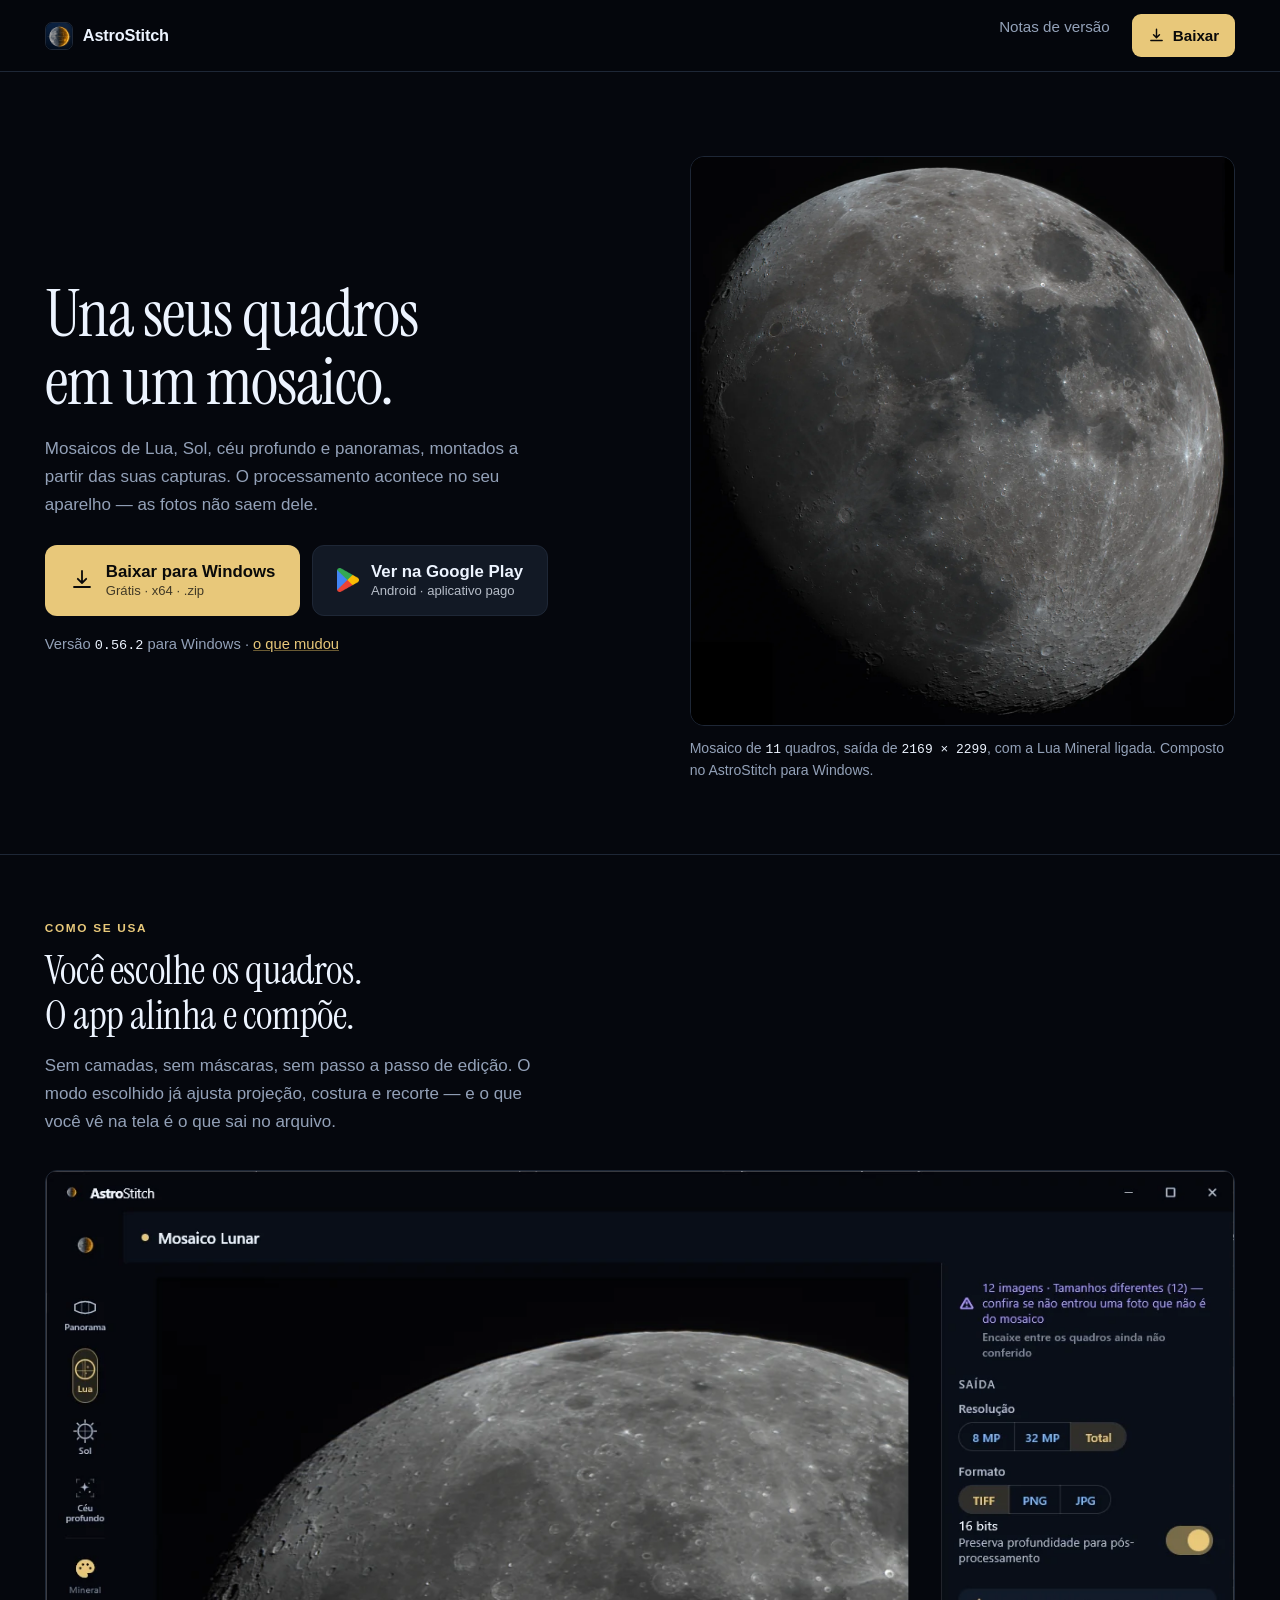
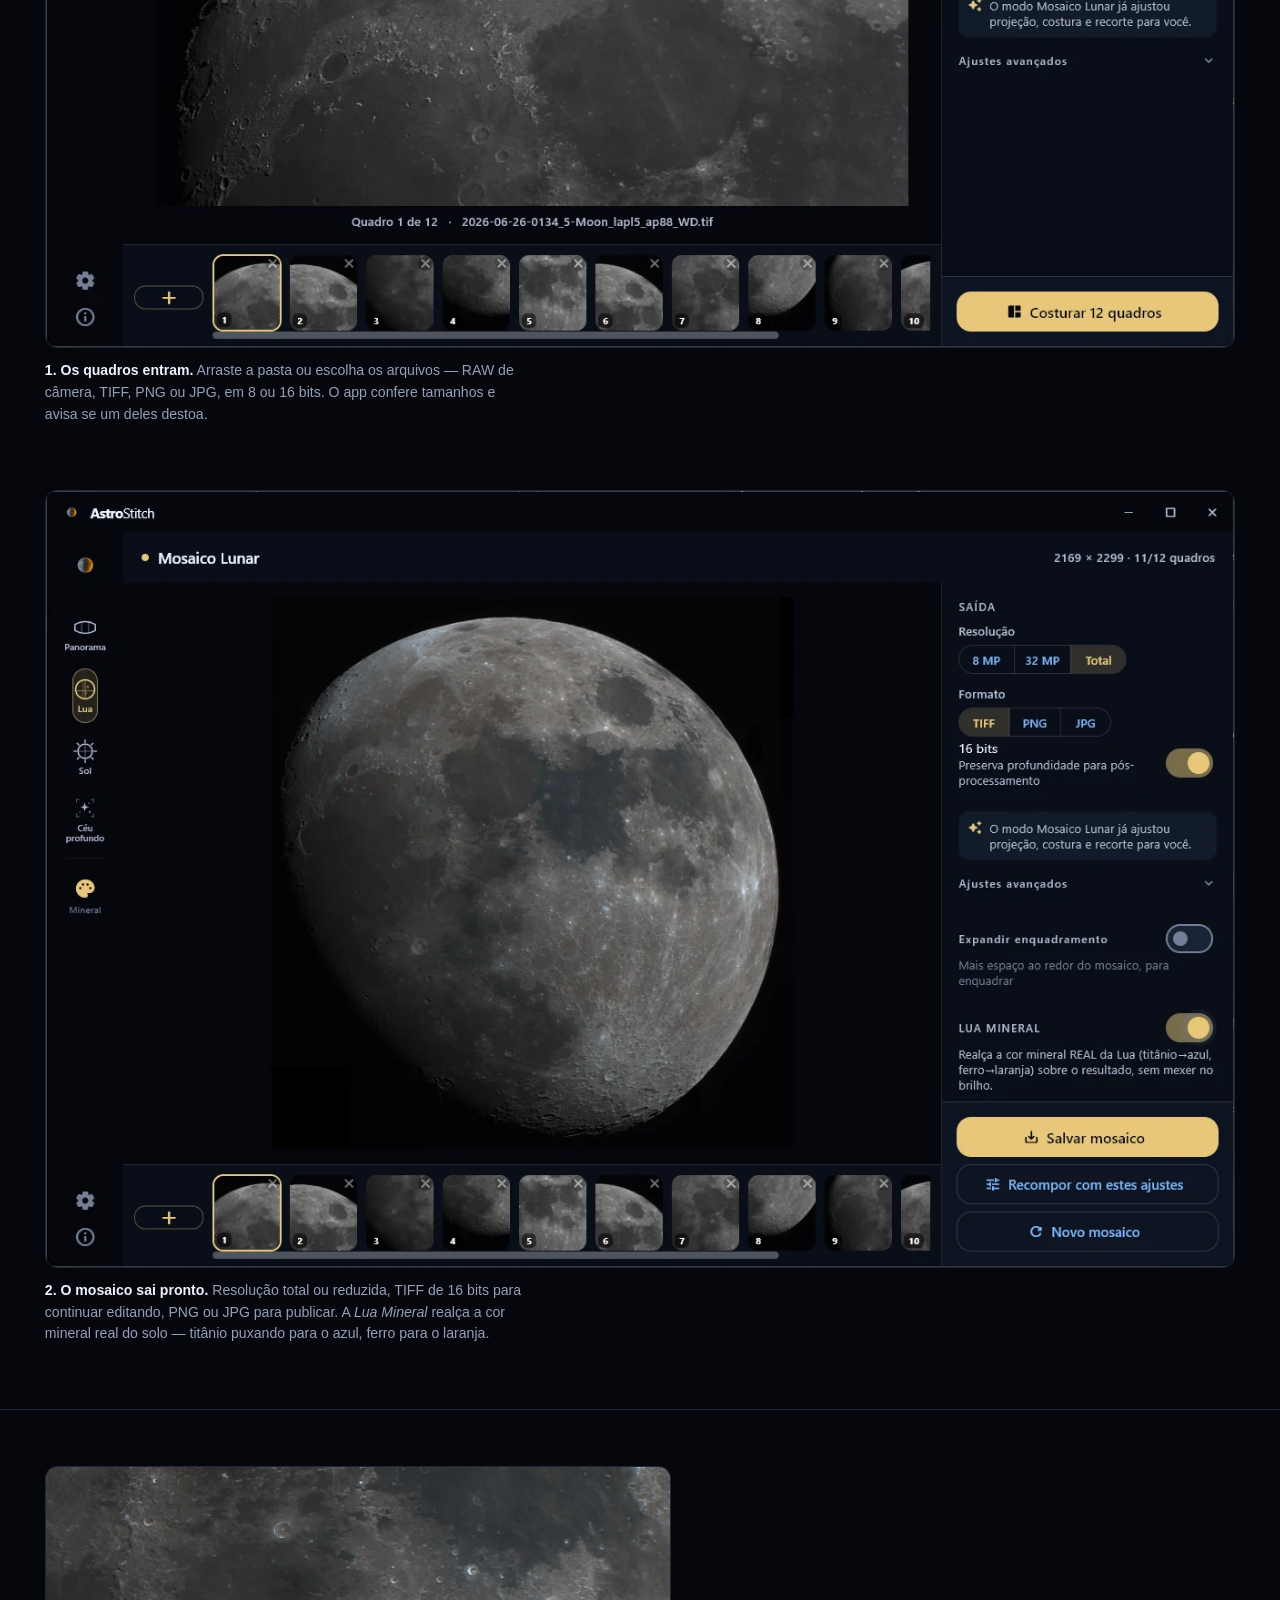
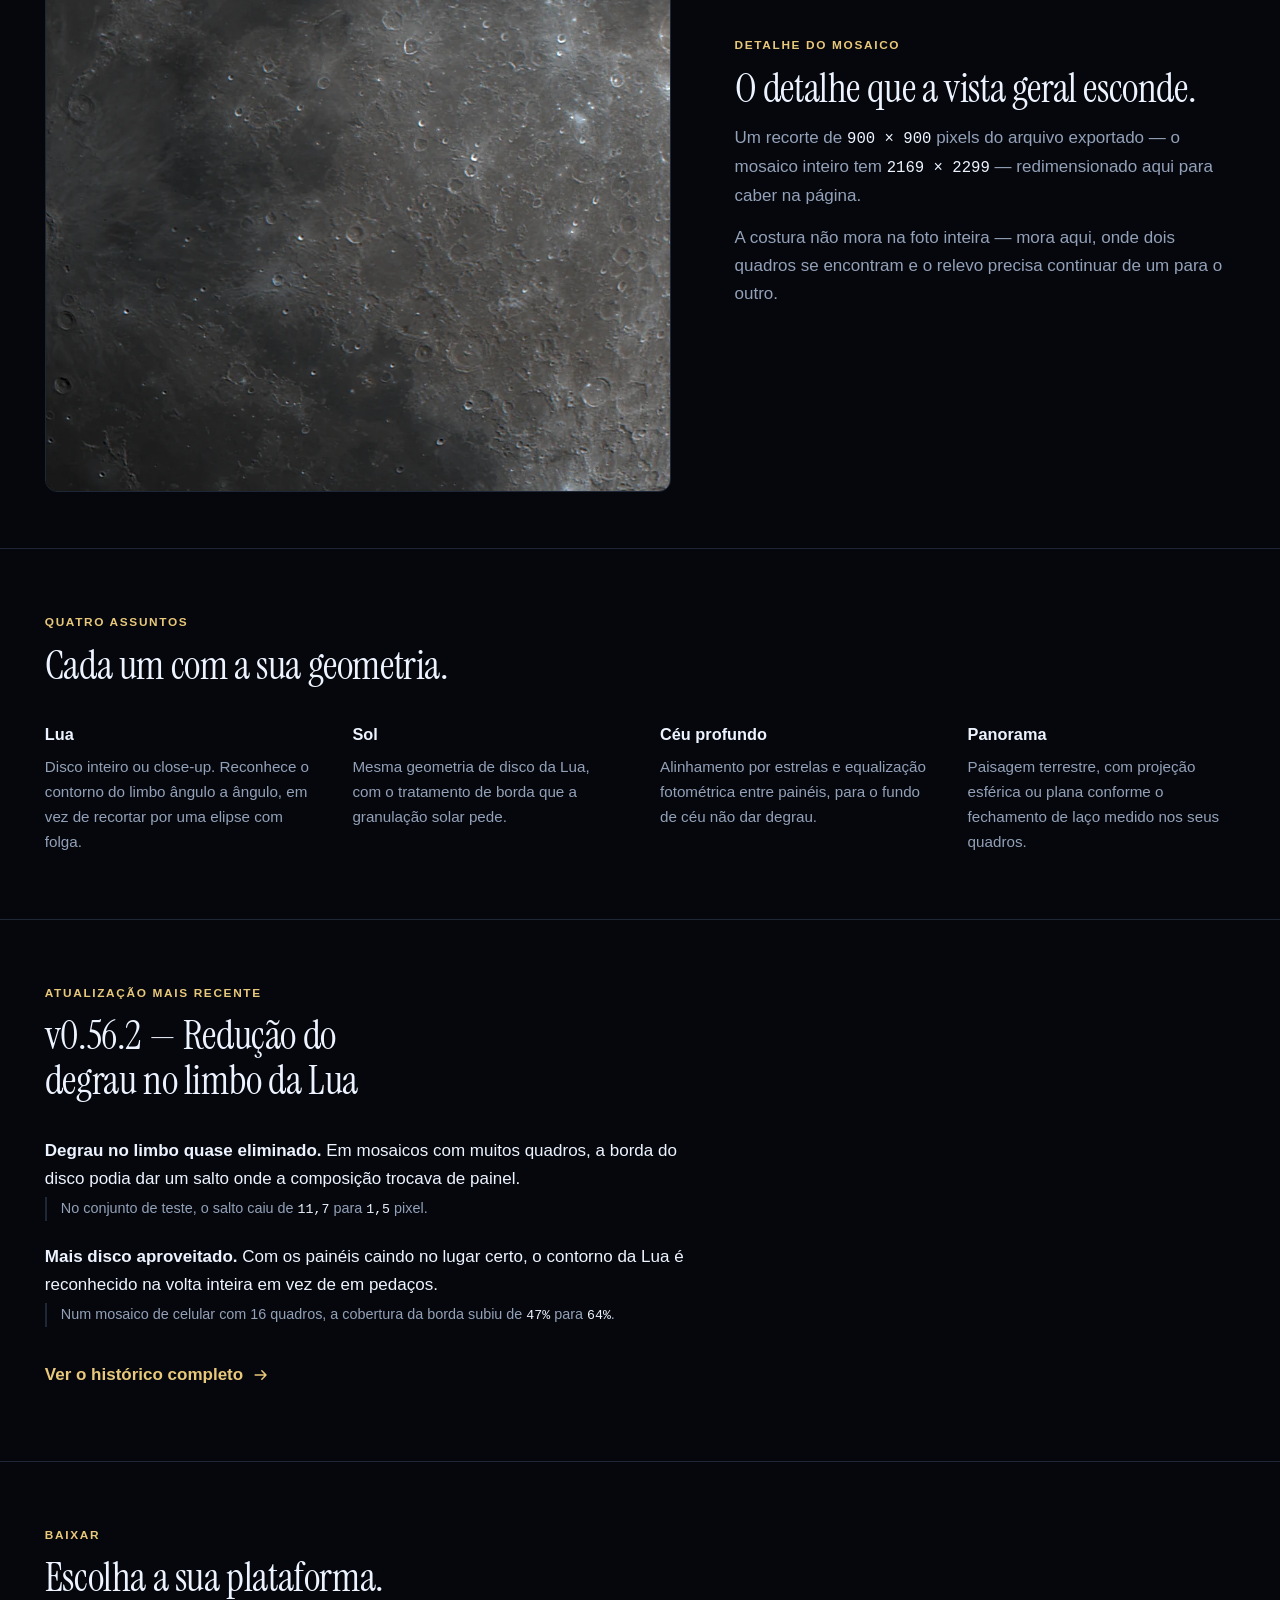
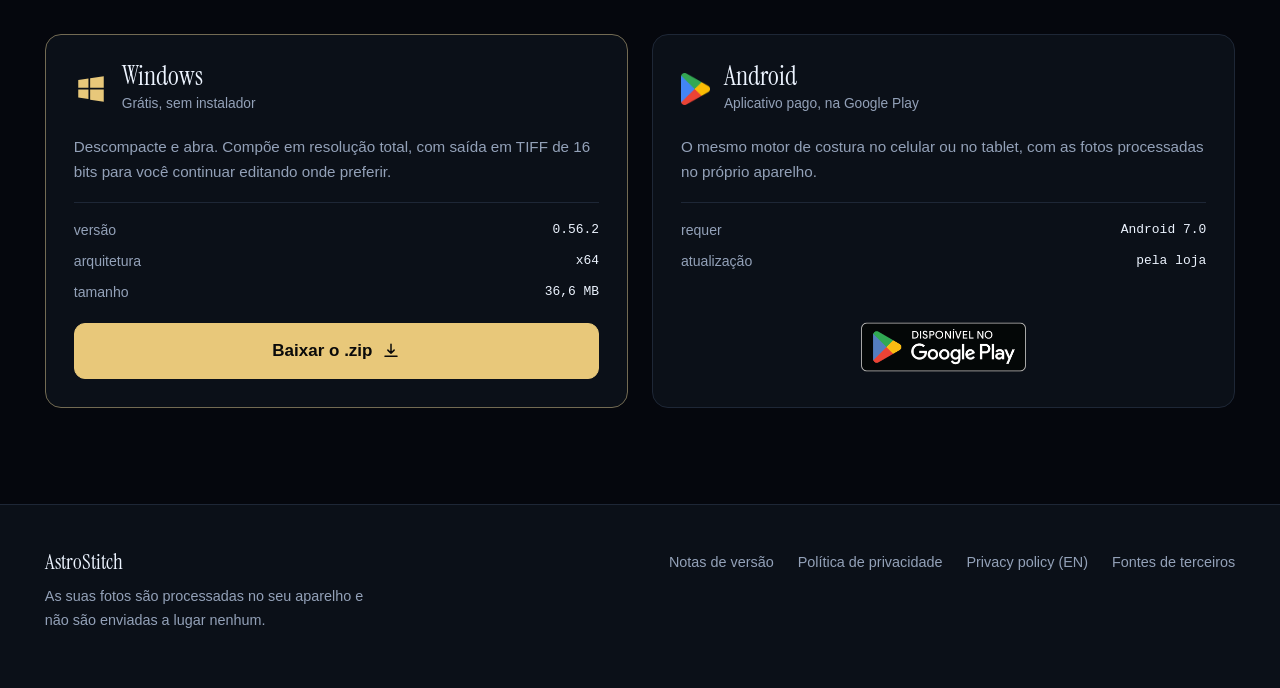
==== commit c927e781: "A marca do Google Play tambem no botao do heroi Eu tinha trocado so o selo do cartao de download e d" ====
--- a/index.html
+++ b/index.html
@@ -77,11 +77,8 @@
 
         <a class="botao botao-secundario"
            href="https://play.google.com/store/apps/details?id=com.astrostitch.app">
-          <svg viewBox="0 0 24 24" aria-hidden="true" focusable="false">
-            <path d="M4 3.5v17a1 1 0 0 0 1.5.86l13-8.5a1 1 0 0 0 0-1.72l-13-8.5A1 1 0 0 0 4 3.5z"
-                  fill="none" stroke="currentColor" stroke-width="1.6"
-                  stroke-linejoin="round"/>
-          </svg>
+          <img class="marca-play" src="assets/google-play-marca.png"
+               width="65" height="72" alt="" decoding="async">
           <span class="botao-texto">
             <strong>Ver na Google Play</strong>
             <small>Android · aplicativo pago</small>
@@ -301,11 +298,8 @@
 
       <a class="cartao-baixar" href="https://play.google.com/store/apps/details?id=com.astrostitch.app">
         <div class="cartao-topo">
-          <svg viewBox="0 0 24 24" aria-hidden="true" focusable="false">
-            <path d="M4 3.5v17a1 1 0 0 0 1.5.86l13-8.5a1 1 0 0 0 0-1.72l-13-8.5A1 1 0 0 0 4 3.5z"
-                  fill="none" stroke="currentColor" stroke-width="1.7"
-                  stroke-linejoin="round"/>
-          </svg>
+          <img class="marca-play" src="assets/google-play-marca.png"
+               width="65" height="72" alt="" decoding="async">
           <div>
             <p class="cartao-plataforma">Android</p>
             <p class="cartao-preco">Aplicativo pago, na Google Play</p>
--- a/assets/site.css
+++ b/assets/site.css
@@ -187,6 +187,12 @@
 }
 .botao:hover { transform: translateY(-1px); }
 .botao svg { width: 24px; height: 24px; flex: none; }
+/* A marca do Google Play vai COLORIDA e com a proporcao dela (e mais alta que
+   larga): e o unico elemento de outra marca na pagina, e reconhece-la de
+   relance e exatamente o motivo de ela estar aqui. */
+.marca-play { flex: none; width: auto; }
+.botao .marca-play { height: 24px; }
+.cartao-topo .marca-play { height: 32px; }
 .botao-texto { display: flex; flex-direction: column; line-height: 1.25; }
 .botao-texto strong { font-weight: 650; font-size: 1.05rem; }
 .botao-texto small { font-size: 0.82rem; opacity: .75; }
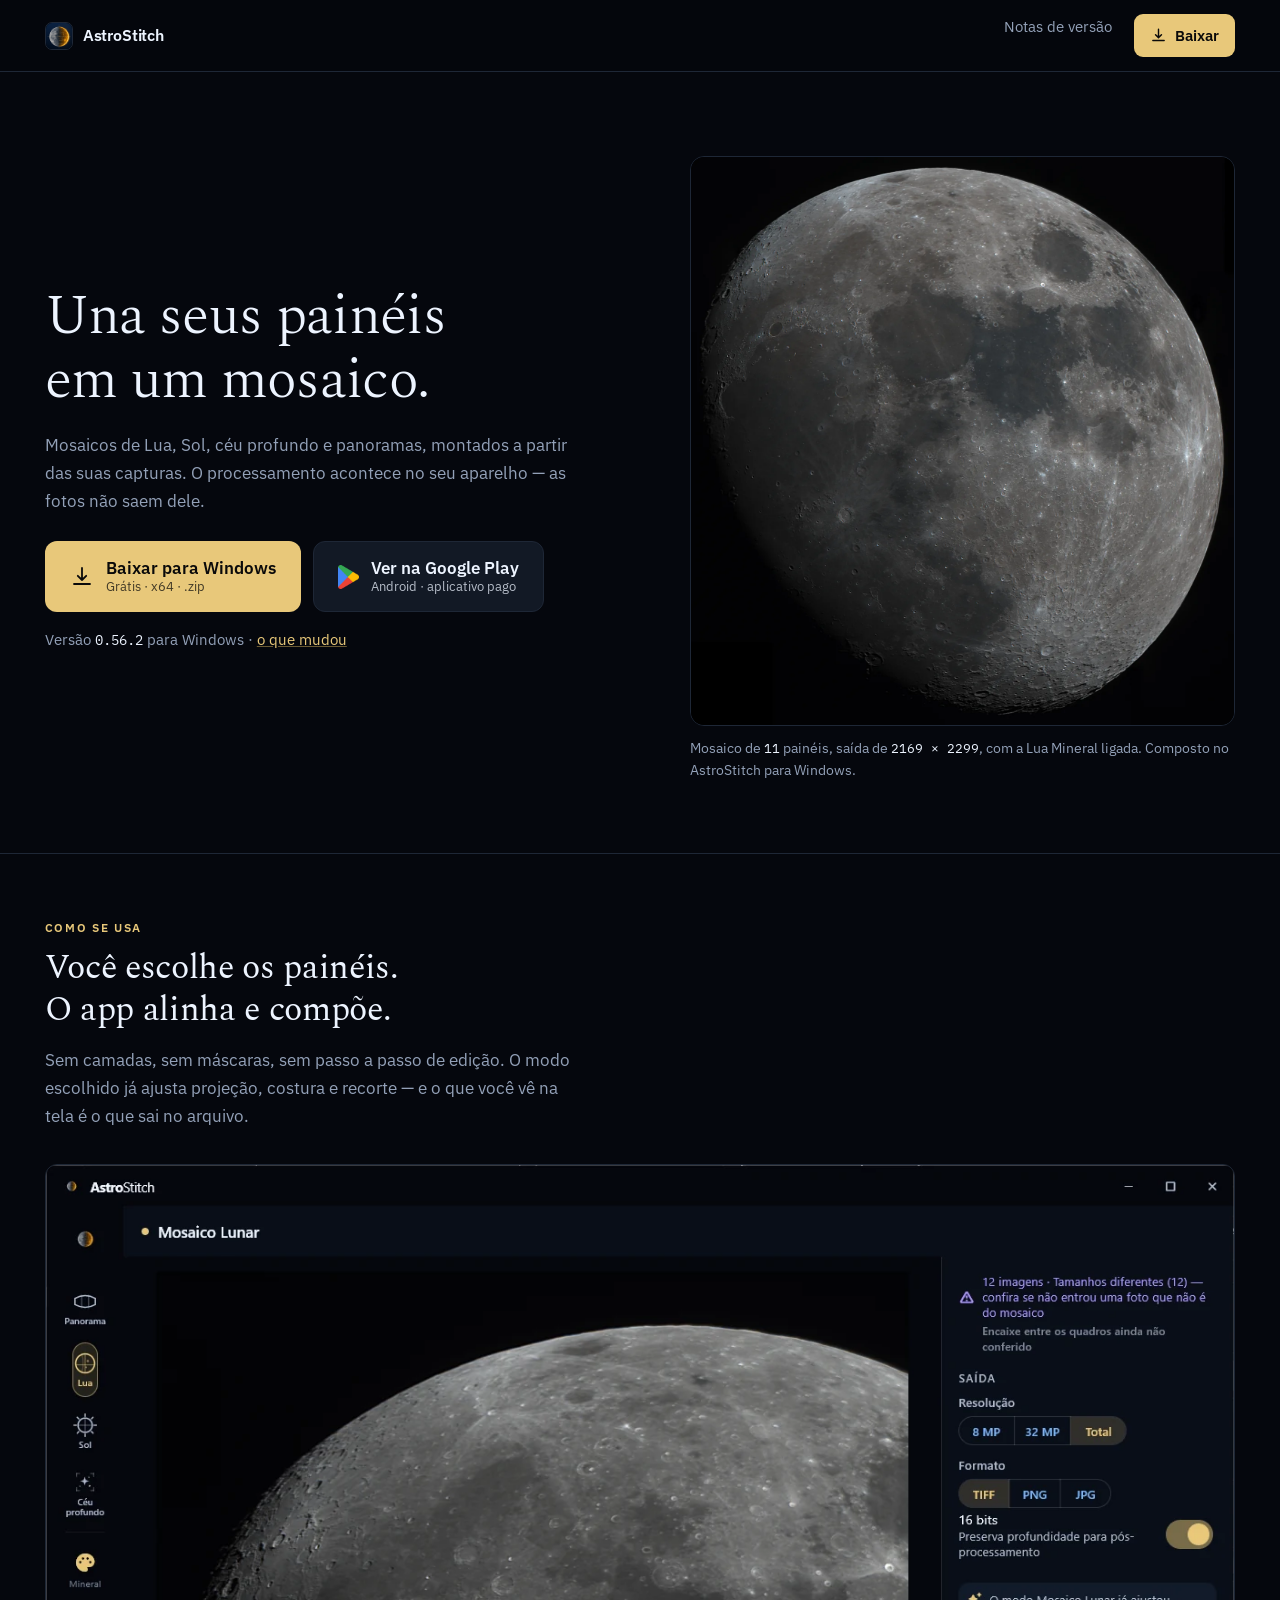
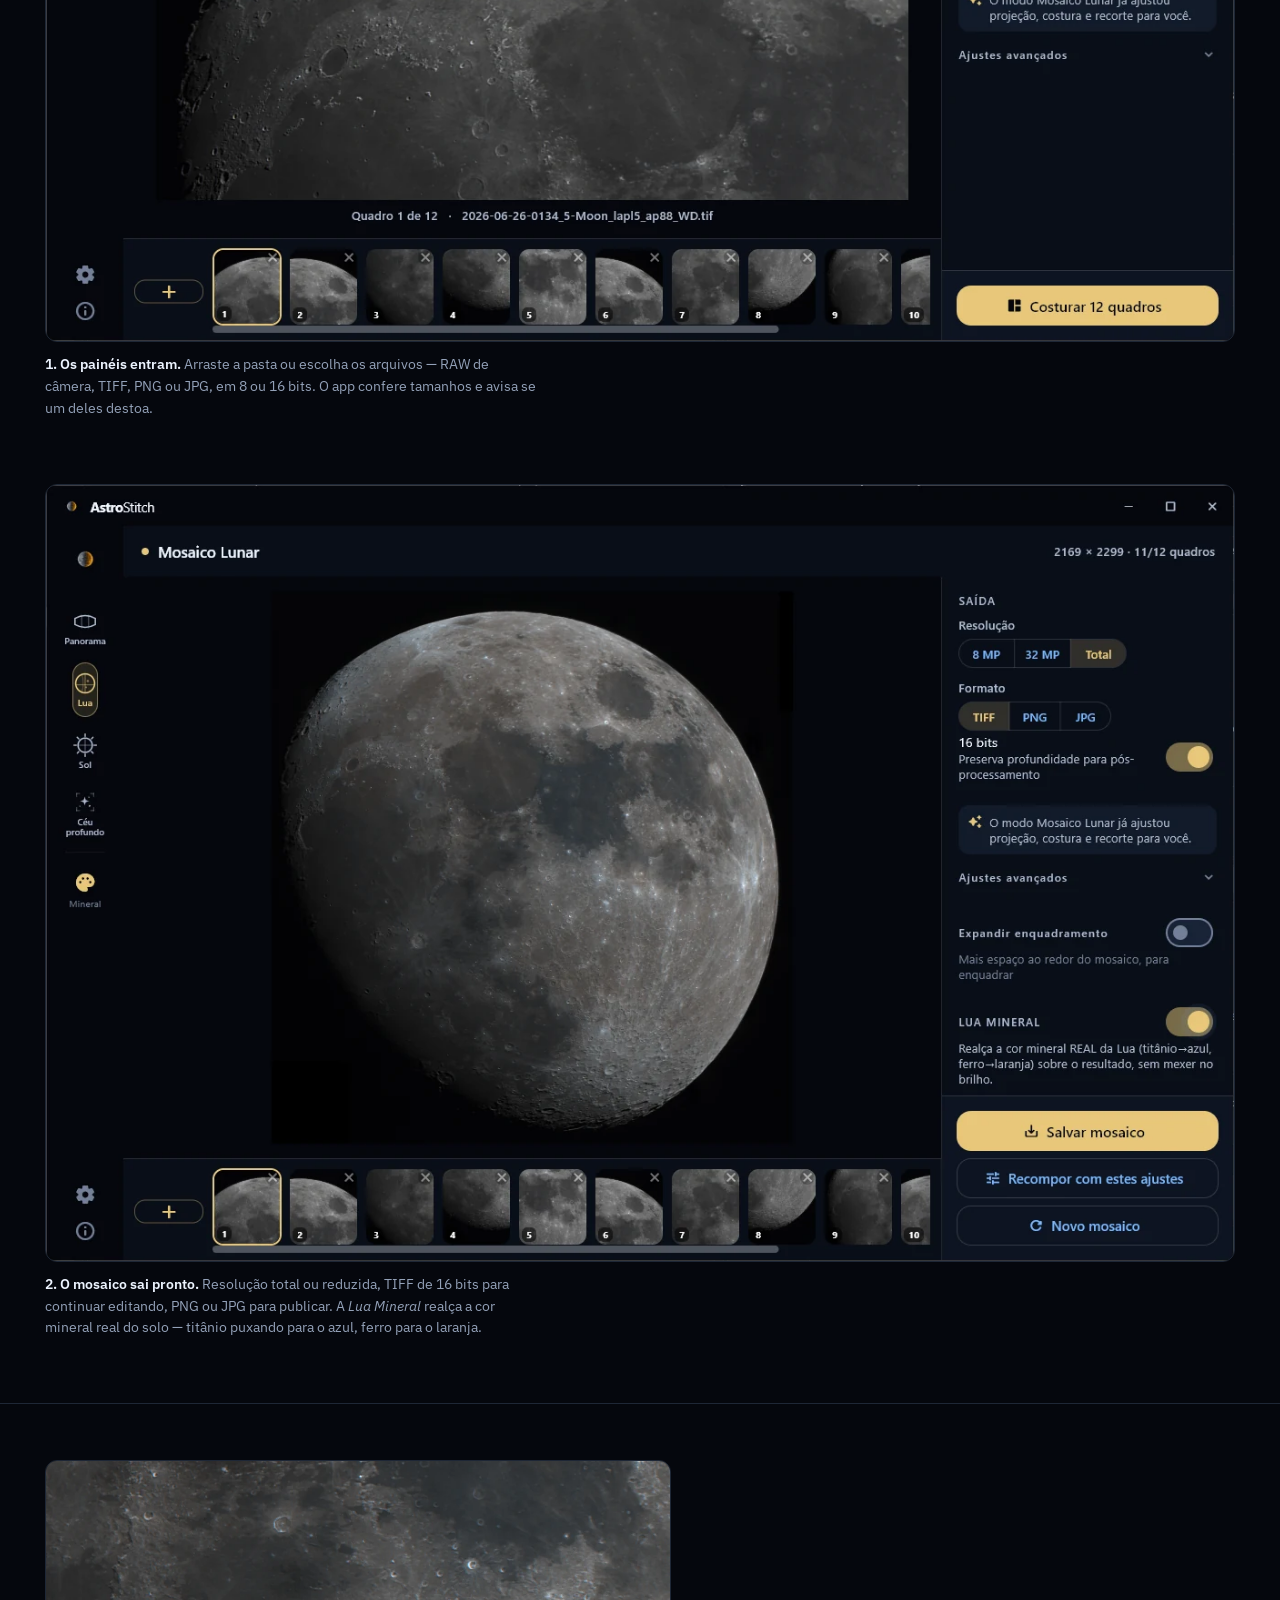
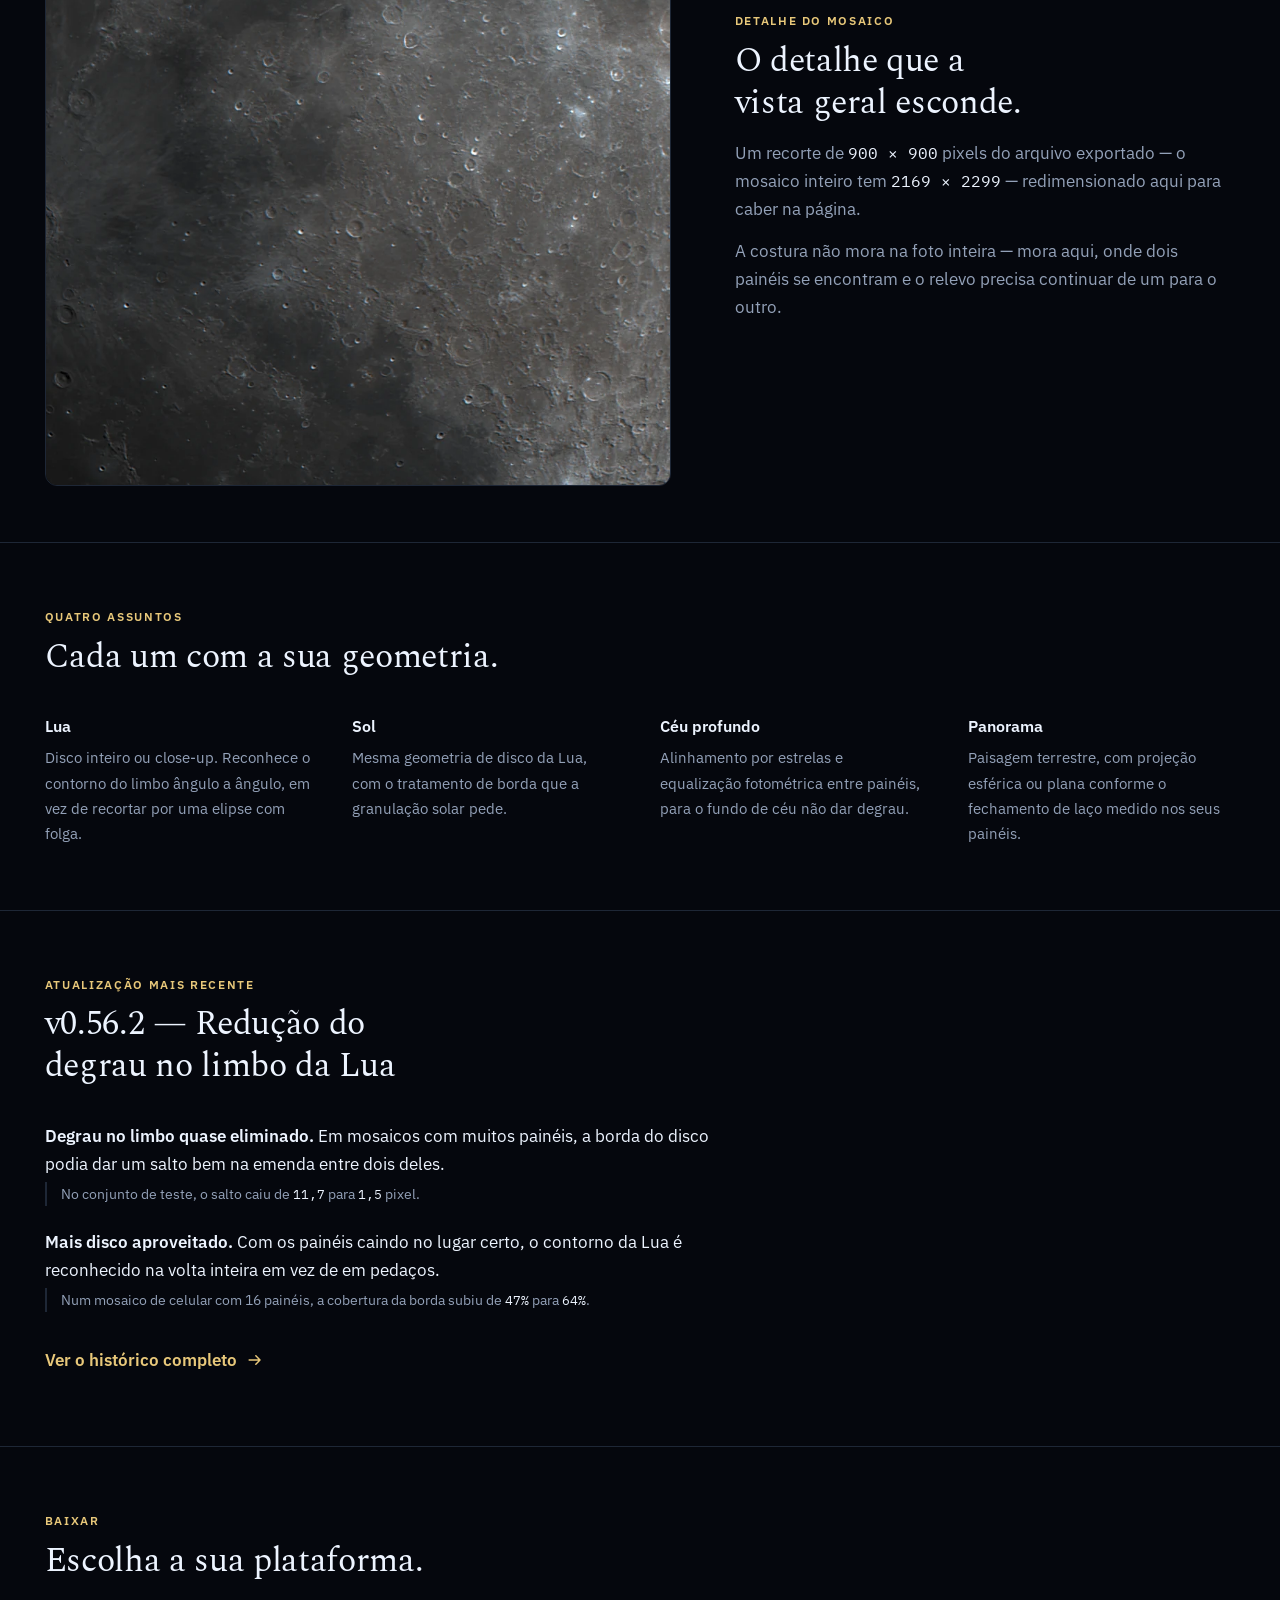
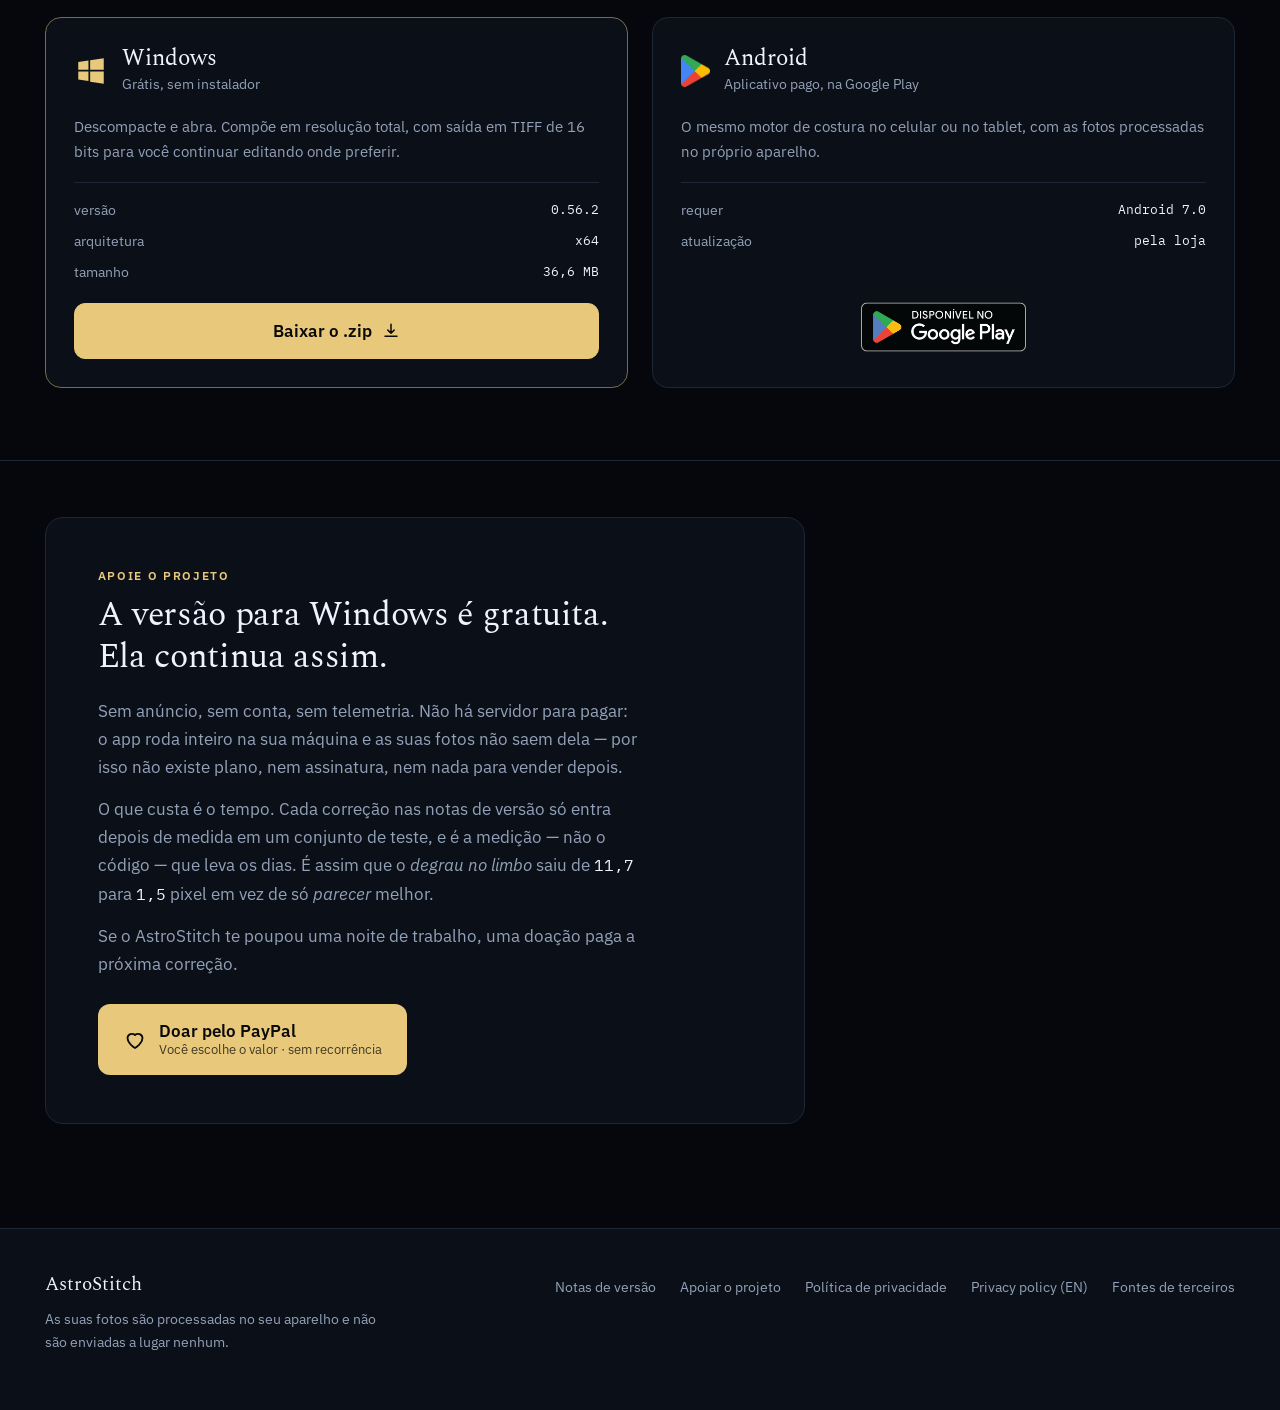
==== commit 6274e88a: "Spectral e IBM Plex, "paineis" no lugar de "quadros", e o zip que baixa sozinho TIPOGRAFIA. Saiu Ins" ====
--- a/index.html
+++ b/index.html
@@ -4,13 +4,13 @@
 <meta charset="utf-8">
 <meta name="viewport" content="width=device-width, initial-scale=1">
 <title>AstroStitch</title>
-<meta name="description" content="Mosaicos de Lua, Sol, céu profundo e panoramas a partir dos seus quadros. Para Windows e Android.">
+<meta name="description" content="Mosaicos de Lua, Sol, céu profundo e panoramas a partir dos seus painéis. Para Windows e Android.">
 <meta name="theme-color" content="#05070D">
 <link rel="canonical" href="https://amaromiranda.github.io/astro-stitch-releases/">
 
 <meta property="og:type" content="website">
 <meta property="og:title" content="AstroStitch">
-<meta property="og:description" content="Mosaicos de Lua, Sol, céu profundo e panoramas a partir dos seus quadros.">
+<meta property="og:description" content="Mosaicos de Lua, Sol, céu profundo e panoramas a partir dos seus painéis.">
 <meta property="og:image" content="https://amaromiranda.github.io/astro-stitch-releases/assets/mosaico-800.webp">
 <meta name="twitter:card" content="summary_large_image">
 
@@ -18,7 +18,7 @@
 <link rel="apple-touch-icon" href="assets/icone-180.png">
 <link rel="preconnect" href="https://fonts.googleapis.com">
 <link rel="preconnect" href="https://fonts.gstatic.com" crossorigin>
-<link rel="stylesheet" href="https://fonts.googleapis.com/css2?family=Instrument+Serif:ital@0;1&display=swap">
+<link rel="stylesheet" href="https://fonts.googleapis.com/css2?family=IBM+Plex+Mono:wght@400&family=IBM+Plex+Sans:wght@400;600&family=Spectral:wght@300;400&display=swap">
 <link rel="stylesheet" href="assets/site.css">
 </head>
 <body>
@@ -54,7 +54,7 @@
        é e quanto custa antes de ver a foto. -->
   <section class="heroi">
     <div class="heroi-texto">
-      <h1>Una seus quadros<br>em um mosaico.</h1>
+      <h1>Una seus painéis<br>em um mosaico.</h1>
       <p class="linha-fina">
         Mosaicos de Lua, Sol, céu profundo e panoramas, montados a partir das
         suas capturas. O processamento acontece no seu aparelho — as fotos
@@ -63,7 +63,7 @@
 
       <div class="acoes">
         <a class="botao botao-primario"
-           href="https://github.com/AmaroMiranda/astro-stitch-releases/releases/latest">
+           href="https://github.com/AmaroMiranda/astro-stitch-releases/releases/download/v0.56.2/AstroStitch-v0.56.2-windows-x64.zip" download>
           <svg viewBox="0 0 24 24" aria-hidden="true" focusable="false">
             <path d="M12 3v12m0 0 4.2-4.2M12 15l-4.2-4.2M4 19h16"
                   fill="none" stroke="currentColor" stroke-width="1.8"
@@ -102,7 +102,7 @@
                   em tom azulado da cor mineral real realçada pelo app.">
       </picture>
       <figcaption>
-        Mosaico de <span class="dado">11</span> quadros, saída de
+        Mosaico de <span class="dado">11</span> painéis, saída de
         <span class="dado">2169 × 2299</span>, com a Lua Mineral ligada.
         Composto no AstroStitch para Windows.
       </figcaption>
@@ -115,7 +115,7 @@
   <section class="secao">
     <div class="secao-cabecalho">
       <p class="rotulo">Como se usa</p>
-      <h2>Você escolhe os quadros. O app alinha e compõe.</h2>
+      <h2>Você escolhe os painéis. O app alinha e compõe.</h2>
       <p class="linha-fina">
         Sem camadas, sem máscaras, sem passo a passo de edição. O modo escolhido
         já ajusta projeção, costura e recorte — e o que você vê na tela é o que
@@ -129,12 +129,12 @@
           <source media="(max-width: 860px)" srcset="assets/tela-quadros-800.webp" type="image/webp">
           <img src="assets/tela-quadros-1306.webp" width="1306" height="853"
                loading="lazy" decoding="async"
-               alt="Janela do AstroStitch para Windows com doze quadros lunares
-                    importados: a fita de miniaturas embaixo, o quadro selecionado
+               alt="Janela do AstroStitch para Windows com doze painéis lunares
+                    importados: a fita de miniaturas embaixo, o painel selecionado
                     no centro e os controles de saída à direita.">
         </picture>
         <figcaption>
-          <strong>1. Os quadros entram.</strong>
+          <strong>1. Os painéis entram.</strong>
           Arraste a pasta ou escolha os arquivos — RAW de câmera, TIFF, PNG ou JPG,
           em 8 ou 16 bits. O app confere tamanhos e avisa se um deles destoa.
         </figcaption>
@@ -182,7 +182,7 @@
           redimensionado aqui para caber na página.
         </p>
         <p class="linha-fina">
-          A costura não mora na foto inteira — mora aqui, onde dois quadros se
+          A costura não mora na foto inteira — mora aqui, onde dois painéis se
           encontram e o relevo precisa continuar de um para o outro.
         </p>
       </div>
@@ -214,7 +214,7 @@
       <li>
         <h3>Panorama</h3>
         <p>Paisagem terrestre, com projeção esférica ou plana conforme o
-          fechamento de laço medido nos seus quadros.</p>
+          fechamento de laço medido nos seus painéis.</p>
       </li>
     </ul>
   </section>
@@ -228,8 +228,8 @@
     <ul class="mudancas">
       <li>
         <p><strong>Degrau no limbo quase eliminado.</strong> Em mosaicos com muitos
-          quadros, a borda do disco podia dar um salto onde a composição trocava
-          de painel.</p>
+          painéis, a borda do disco podia dar um salto bem na emenda entre
+          dois deles.</p>
         <p class="medicao">No conjunto de teste, o salto caiu de
           <span class="dado">11,7</span> para <span class="dado">1,5</span> pixel.</p>
       </li>
@@ -237,7 +237,7 @@
         <p><strong>Mais disco aproveitado.</strong> Com os painéis caindo no
           lugar certo, o contorno da Lua é reconhecido na volta inteira em vez de
           em pedaços.</p>
-        <p class="medicao">Num mosaico de celular com 16 quadros, a cobertura da
+        <p class="medicao">Num mosaico de celular com 16 painéis, a cobertura da
           borda subiu de <span class="dado">47%</span> para
           <span class="dado">64%</span>.</p>
       </li>
@@ -322,6 +322,47 @@
     </div>
   </section>
 
+  <!-- ====================================================== APOIO
+       Depois dos cartoes, nao antes: pedir dinheiro a quem ainda nao viu o
+       que o app faz e o jeito mais rapido de nao receber nada. O texto nao
+       promete nada que o site ja nao tenha mostrado. -->
+  <section class="secao secao-apoio" id="apoiar">
+    <div class="apoio-caixa">
+      <p class="rotulo">Apoie o projeto</p>
+      <h2>A versão para Windows é gratuita.<br>Ela continua assim.</h2>
+
+      <p class="linha-fina">
+        Sem anúncio, sem conta, sem telemetria. Não há servidor para pagar: o
+        app roda inteiro na sua máquina e as suas fotos não saem dela — por
+        isso não existe plano, nem assinatura, nem nada para vender depois.
+      </p>
+      <p class="linha-fina">
+        O que custa é o tempo. Cada correção nas notas de versão só entra
+        depois de medida em um conjunto de teste, e é a medição — não o
+        código — que leva os dias. É assim que o <em>degrau no limbo</em> saiu
+        de <span class="dado">11,7</span> para <span class="dado">1,5</span>
+        pixel em vez de só <em>parecer</em> melhor.
+      </p>
+      <p class="linha-fina">
+        Se o AstroStitch te poupou uma noite de trabalho, uma doação paga a
+        próxima correção.
+      </p>
+
+      <a class="botao botao-primario botao-apoio" href="https://www.paypal.com/donate/?business=amaro.miranda.37%40gmail.com&item_name=Apoio+ao+AstroStitch&currency_code=BRL"
+         target="_blank" rel="noopener">
+        <svg viewBox="0 0 24 24" aria-hidden="true" focusable="false">
+          <path d="M12 21s-7.5-4.6-7.5-10A4.5 4.5 0 0 1 12 8a4.5 4.5 0 0 1 7.5 3c0 5.4-7.5 10-7.5 10z"
+                fill="none" stroke="currentColor" stroke-width="1.8"
+                stroke-linejoin="round"/>
+        </svg>
+        <span class="botao-texto">
+          <strong>Doar pelo PayPal</strong>
+          <small>Você escolhe o valor · sem recorrência</small>
+        </span>
+      </a>
+    </div>
+  </section>
+
 </main>
 
 <footer class="rodape">
@@ -335,6 +376,7 @@
     </div>
     <nav class="rodape-links" aria-label="Rodapé">
       <a href="releases.html">Notas de versão</a>
+      <a href="#apoiar">Apoiar o projeto</a>
       <a href="privacy-policy.html">Política de privacidade</a>
       <a href="privacy-policy.en.html">Privacy policy (EN)</a>
       <a href="third-party-sources/">Fontes de terceiros</a>
--- a/assets/site.css
+++ b/assets/site.css
@@ -21,10 +21,15 @@
   --acento:       #E8C87A;
   --acento-fraco: #2A2316;
 
-  --serif: "Instrument Serif", ui-serif, Georgia, "Times New Roman", serif;
-  --sans: -apple-system, BlinkMacSystemFont, "Segoe UI", Roboto, Helvetica,
-          Arial, sans-serif;
-  --mono: ui-monospace, SFMono-Regular, "SF Mono", Menlo, Consolas,
+  /* Spectral no titulo: serif desenhada para tela, com numerais de verdade e
+     ar de publicacao cientifica. IBM Plex no resto — familia feita para
+     comunicacao tecnica, e o mono dela carrega os numeros medidos, que sao a
+     substancia deste site. As tres compartilham sobriedade; nenhuma delas
+     disputa atencao com a fotografia. */
+  --serif: "Spectral", ui-serif, Georgia, "Times New Roman", serif;
+  --sans: "IBM Plex Sans", -apple-system, BlinkMacSystemFont, "Segoe UI",
+          Roboto, Helvetica, Arial, sans-serif;
+  --mono: "IBM Plex Mono", ui-monospace, SFMono-Regular, Menlo, Consolas,
           "Liberation Mono", monospace;
 
   --largura: 1440px;
@@ -63,7 +68,7 @@
   background: var(--acento);
   color: #0A0A0A;
   padding: 10px 16px;
-  font-weight: 700;
+  font-weight: 600;
   z-index: 10;
 }
 .pular:focus { left: 8px; top: 8px; }
@@ -94,7 +99,7 @@
   align-items: center;
   gap: 10px;
   text-decoration: none;
-  font-weight: 650;
+  font-weight: 600;
   letter-spacing: -0.01em;
   font-size: 1.02rem;
 }
@@ -123,7 +128,7 @@
   background: var(--acento);
   padding: 9px 16px;
   border-radius: 9px;
-  font-weight: 650;
+  font-weight: 600;
   display: inline-flex;
   align-items: center;
   gap: 8px;
@@ -150,10 +155,10 @@
 
 h1 {
   font-family: var(--serif);
-  font-weight: 400;
-  font-size: clamp(2.6rem, 7vw, 4.1rem);
-  line-height: 1.04;
-  letter-spacing: -0.015em;
+  font-weight: 300;
+  font-size: clamp(2.3rem, 5.4vw, 3.5rem);
+  line-height: 1.14;
+  letter-spacing: -0.012em;
   margin: 0 0 18px;
   text-wrap: balance;
 }
@@ -194,7 +199,7 @@
 .botao .marca-play { height: 24px; }
 .cartao-topo .marca-play { height: 32px; }
 .botao-texto { display: flex; flex-direction: column; line-height: 1.25; }
-.botao-texto strong { font-weight: 650; font-size: 1.05rem; }
+.botao-texto strong { font-weight: 600; font-size: 1.05rem; }
 .botao-texto small { font-size: 0.82rem; opacity: .75; }
 
 .botao-primario {
@@ -259,8 +264,8 @@
 h2 {
   font-family: var(--serif);
   font-weight: 400;
-  font-size: clamp(1.75rem, 4vw, 2.5rem);
-  line-height: 1.12;
+  font-size: clamp(1.6rem, 3.3vw, 2.15rem);
+  line-height: 1.22;
   letter-spacing: -0.01em;
   margin: 0 0 14px;
   text-wrap: balance;
@@ -268,7 +273,7 @@
 
 h3 {
   font-size: 1.02rem;
-  font-weight: 650;
+  font-weight: 600;
   margin: 0 0 6px;
 }
 
@@ -283,7 +288,7 @@
   background: var(--superficie);
 }
 .tela figcaption { max-width: 62ch; }
-.tela figcaption strong { color: var(--texto); font-weight: 650; }
+.tela figcaption strong { color: var(--texto); font-weight: 600; }
 
 /* -------------------------------------------------------------- detalhe */
 
@@ -329,7 +334,7 @@
 .cartao-plataforma {
   margin: 0;
   font-family: var(--serif);
-  font-size: 1.6rem;
+  font-size: 1.45rem;
   line-height: 1.1;
 }
 .cartao-preco {
@@ -360,7 +365,7 @@
   min-height: 48px;
   padding: 13px 20px;
   border-radius: 11px;
-  font-weight: 650;
+  font-weight: 600;
   background: var(--elevada);
   border: 1px solid var(--linha);
 }
@@ -387,6 +392,28 @@
 .cartao-baixar:hover .cartao-acao { border-color: #3B4A64; }
 .cartao-destaque:hover .cartao-acao { background: #F0D691; border-color: #F0D691; }
 
+/* ----------------------------------------------------------------- apoio
+   Uma caixa, nao uma faixa colorida: pedir apoio num site sobrio nao pode
+   virar o elemento mais chamativo da pagina. O acento ja esta no botao. */
+
+.secao-apoio { padding-top: 56px; padding-bottom: 80px; scroll-margin-top: 76px; }
+
+.apoio-caixa {
+  border: 1px solid var(--linha);
+  border-radius: 18px;
+  background: var(--superficie);
+  padding: 40px;
+  max-width: 760px;
+}
+.apoio-caixa h2 { margin-bottom: 18px; }
+.apoio-caixa .linha-fina { margin: 0 0 14px; }
+.apoio-caixa .linha-fina:last-of-type { margin-bottom: 26px; }
+.botao-apoio { align-self: flex-start; }
+
+@media (min-width: 900px) {
+  .apoio-caixa { padding: 48px 52px; }
+}
+
 /* ---------------------------------------------------------------- modos */
 
 .modos {
@@ -404,7 +431,7 @@
 .mudancas { list-style: none; margin: 0 0 26px; padding: 0; display: grid; gap: 22px; }
 .mudancas li { max-width: 68ch; }
 .mudancas p { margin: 0; }
-.mudancas strong { font-weight: 650; }
+.mudancas strong { font-weight: 600; }
 
 /* A MEDIÇÃO FICA, numa segunda camada. "Precisão oito vezes maior"
    transformaria uma medida localizada numa promessa geral. */
@@ -443,7 +470,7 @@
   display: grid;
   gap: 28px;
 }
-.rodape-nome { font-family: var(--serif); font-size: 1.3rem; margin: 0 0 6px; }
+.rodape-nome { font-family: var(--serif); font-size: 1.2rem; margin: 0 0 6px; }
 .rodape-sub { color: var(--texto-suave); font-size: 0.9rem; margin: 0; max-width: 42ch; }
 .rodape-links { display: flex; flex-wrap: wrap; gap: 10px 24px; }
 .rodape-links a {
@@ -508,7 +535,7 @@
 .versao h2 { font-size: clamp(1.5rem, 3.4vw, 2rem); margin: 0; }
 .versao-corpo { max-width: 70ch; }
 .versao-corpo > p { color: var(--texto-suave); }
-.versao-corpo strong { color: var(--texto); font-weight: 650; }
+.versao-corpo strong { color: var(--texto); font-weight: 600; }
 
 caption { text-align: left; }
 .tabela-envolve { overflow-x: auto; margin: 18px 0; }
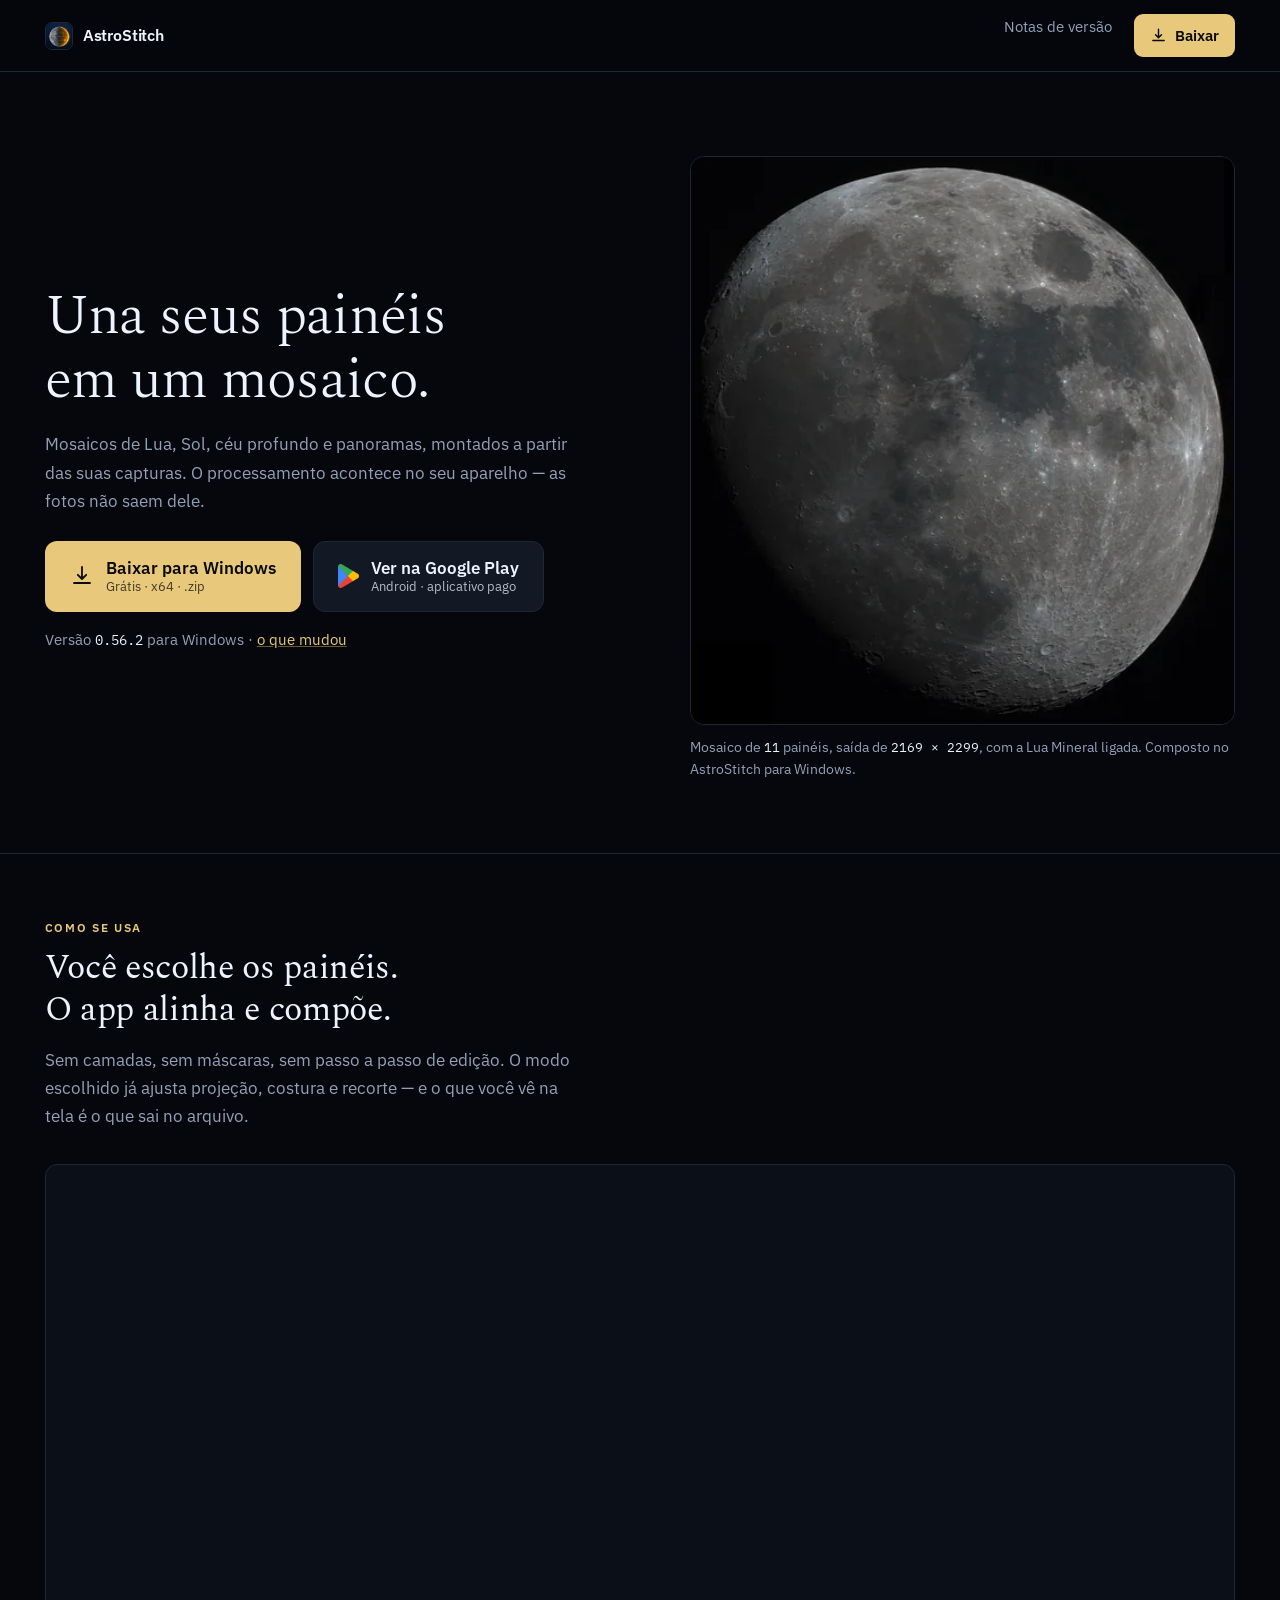
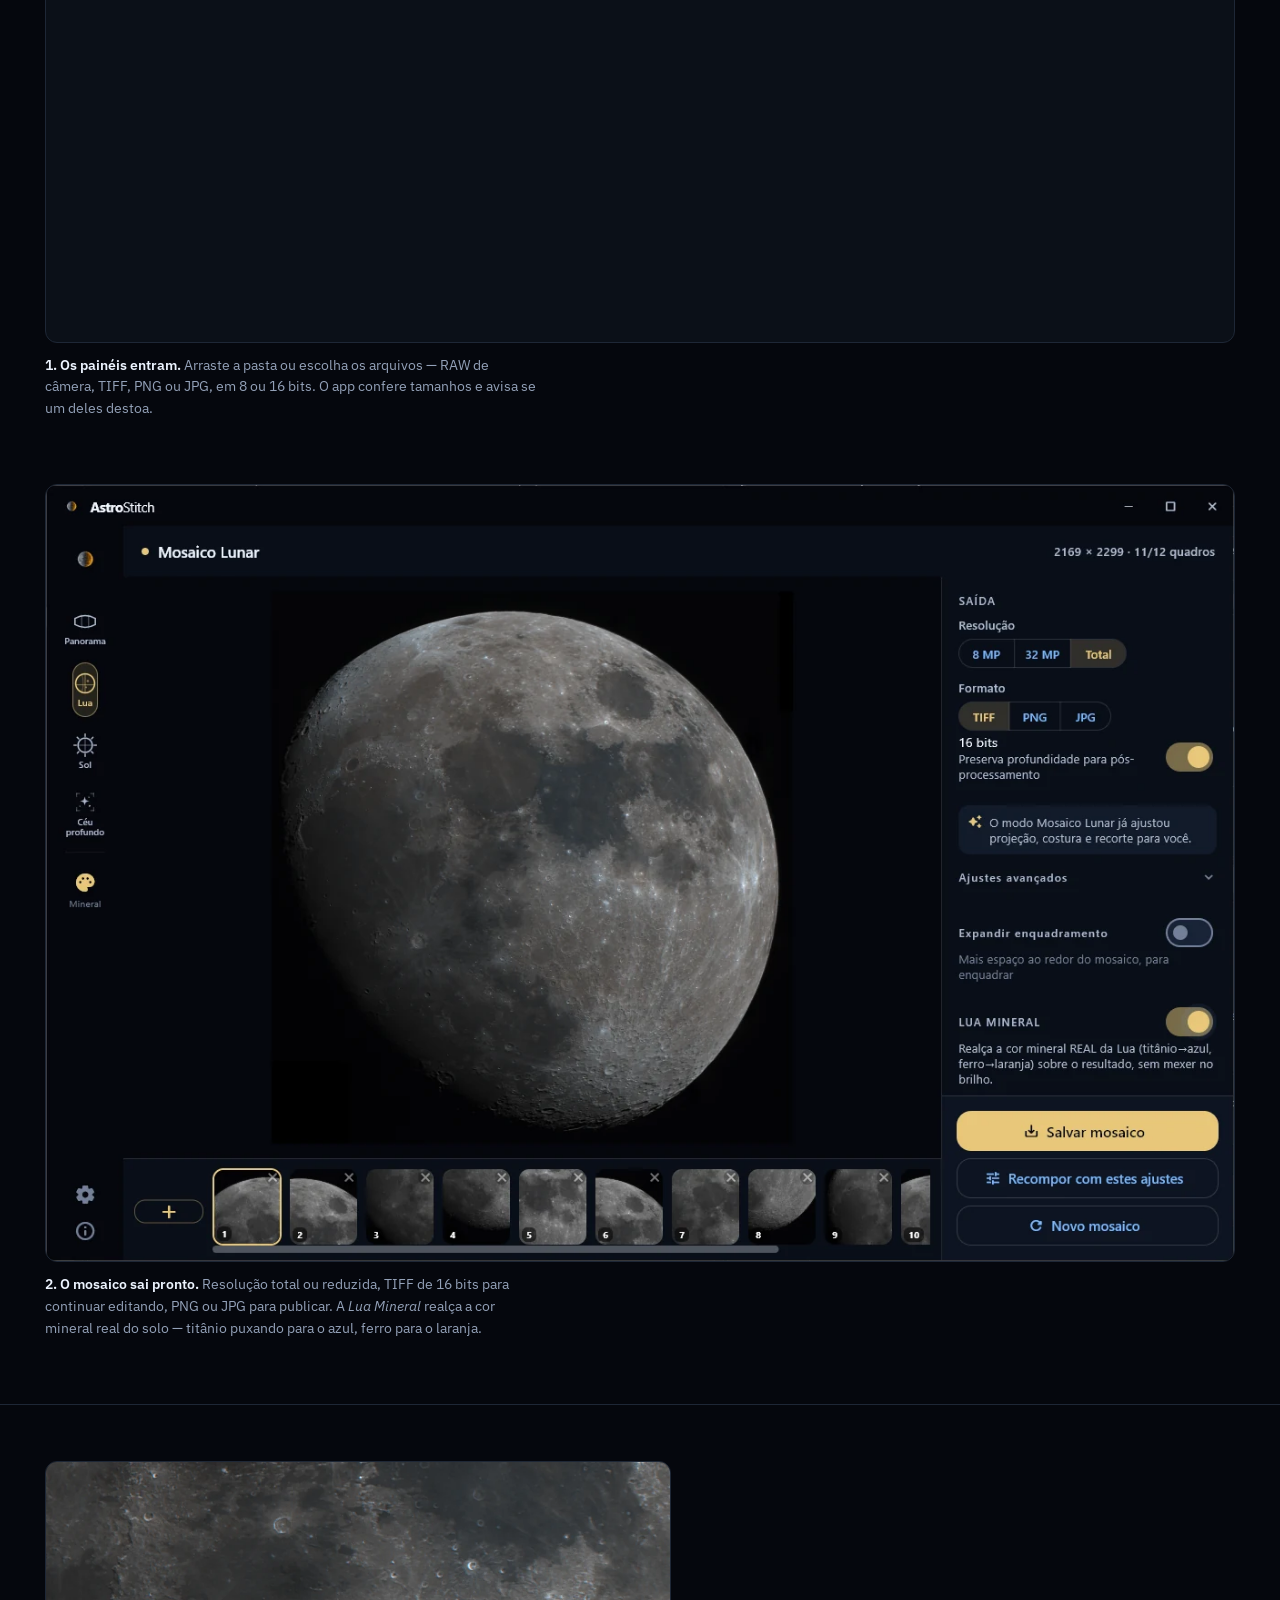
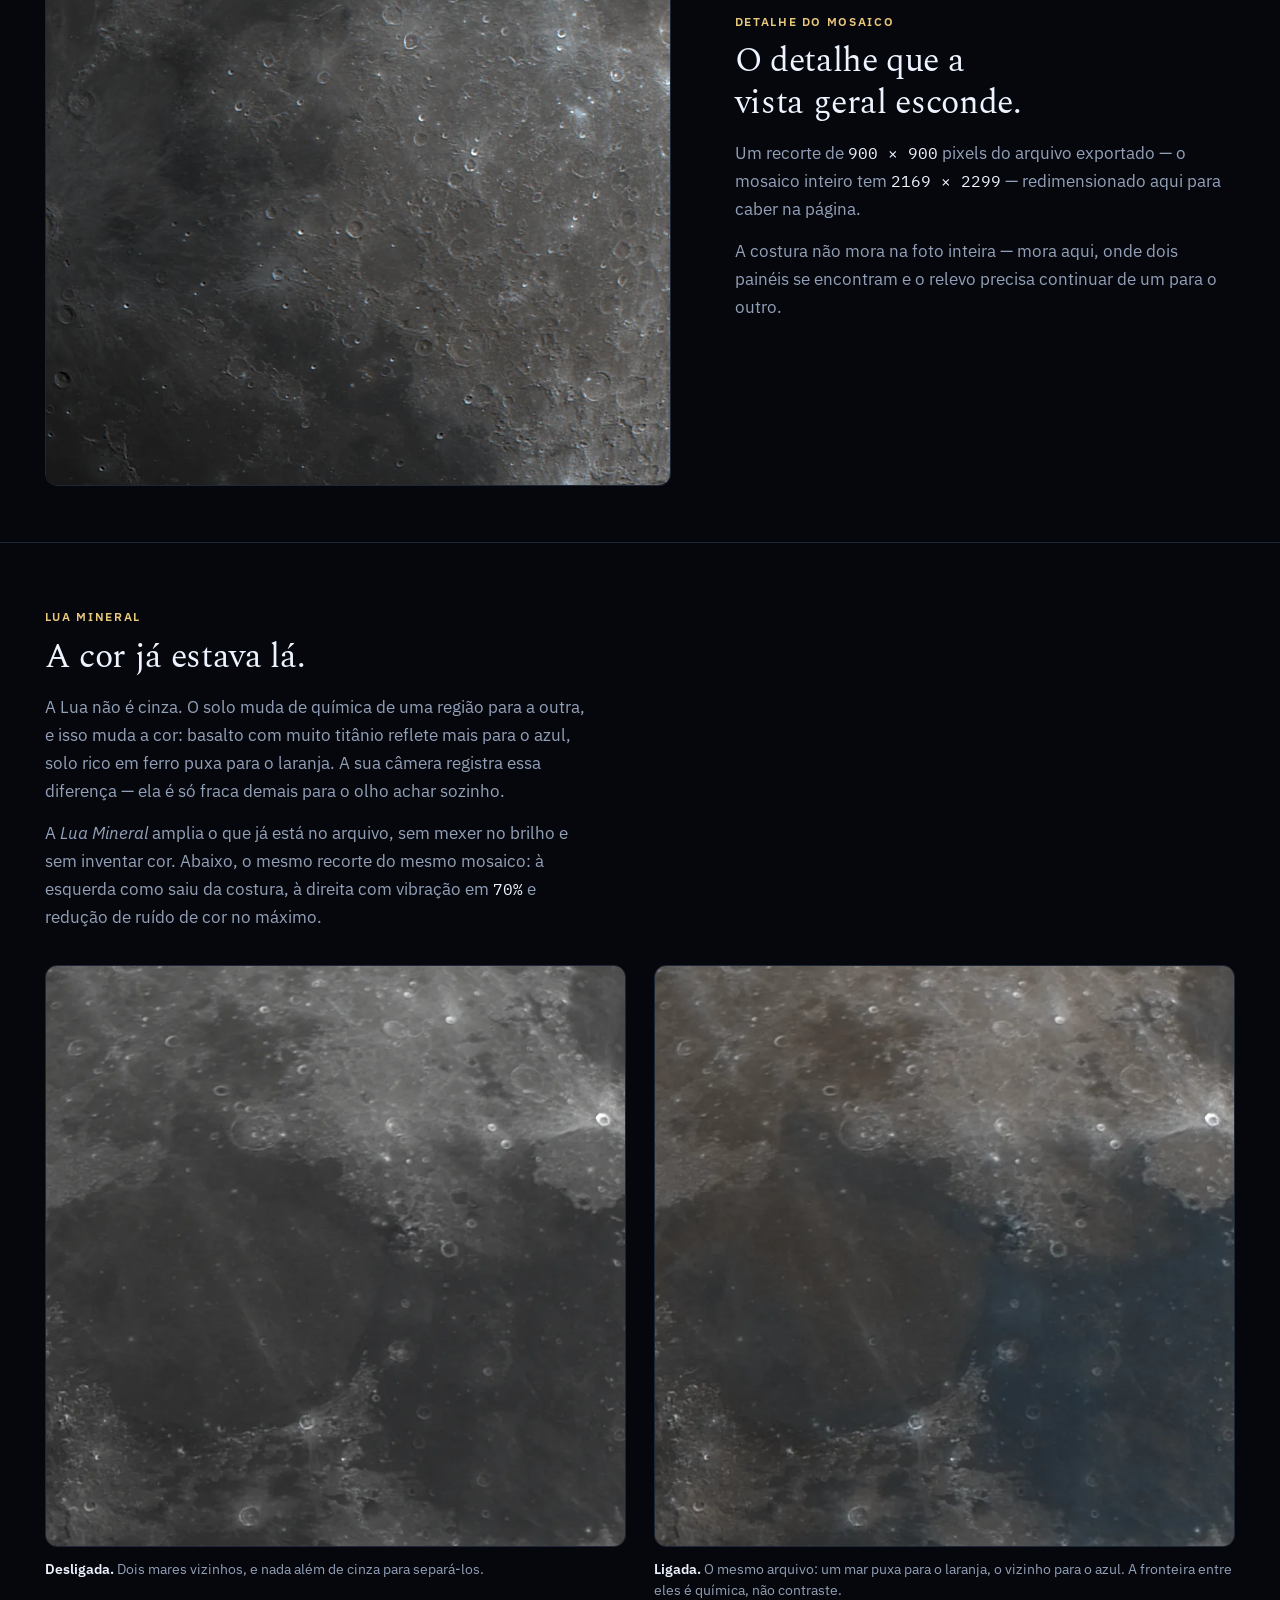
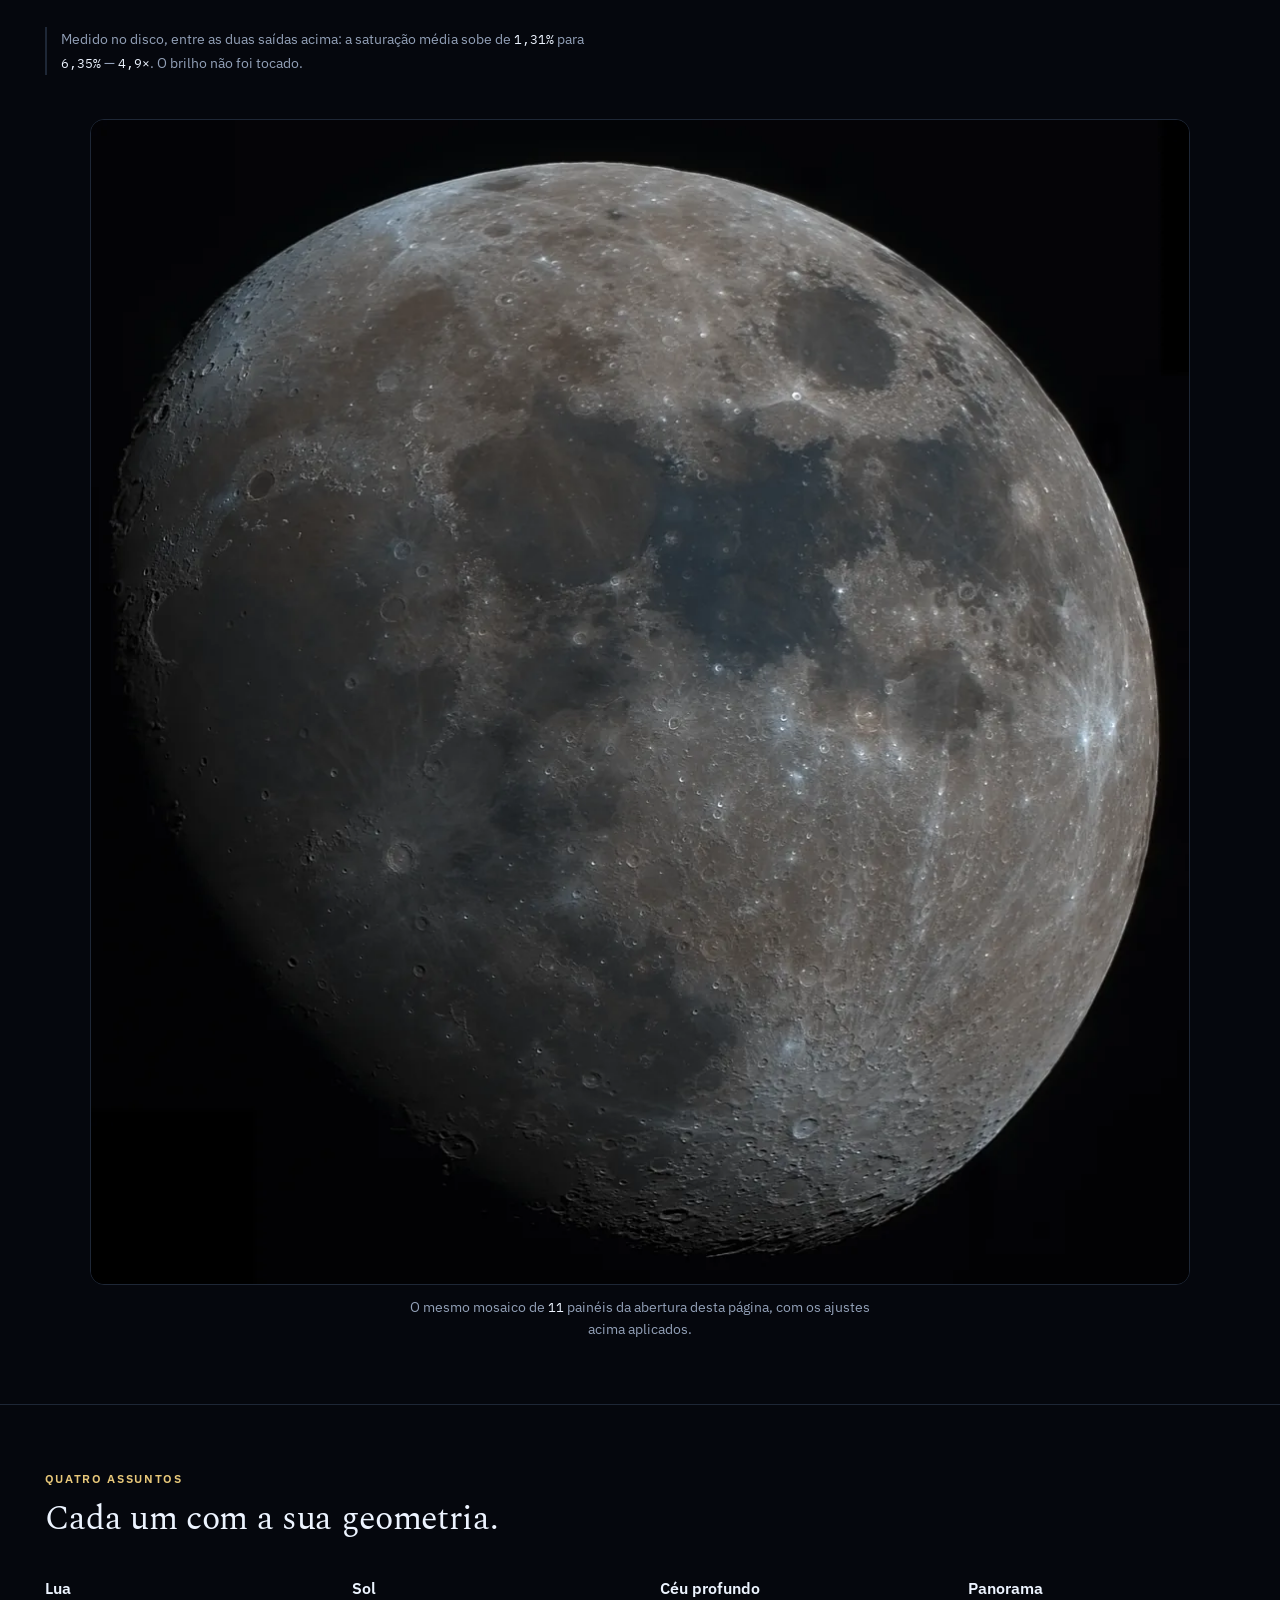
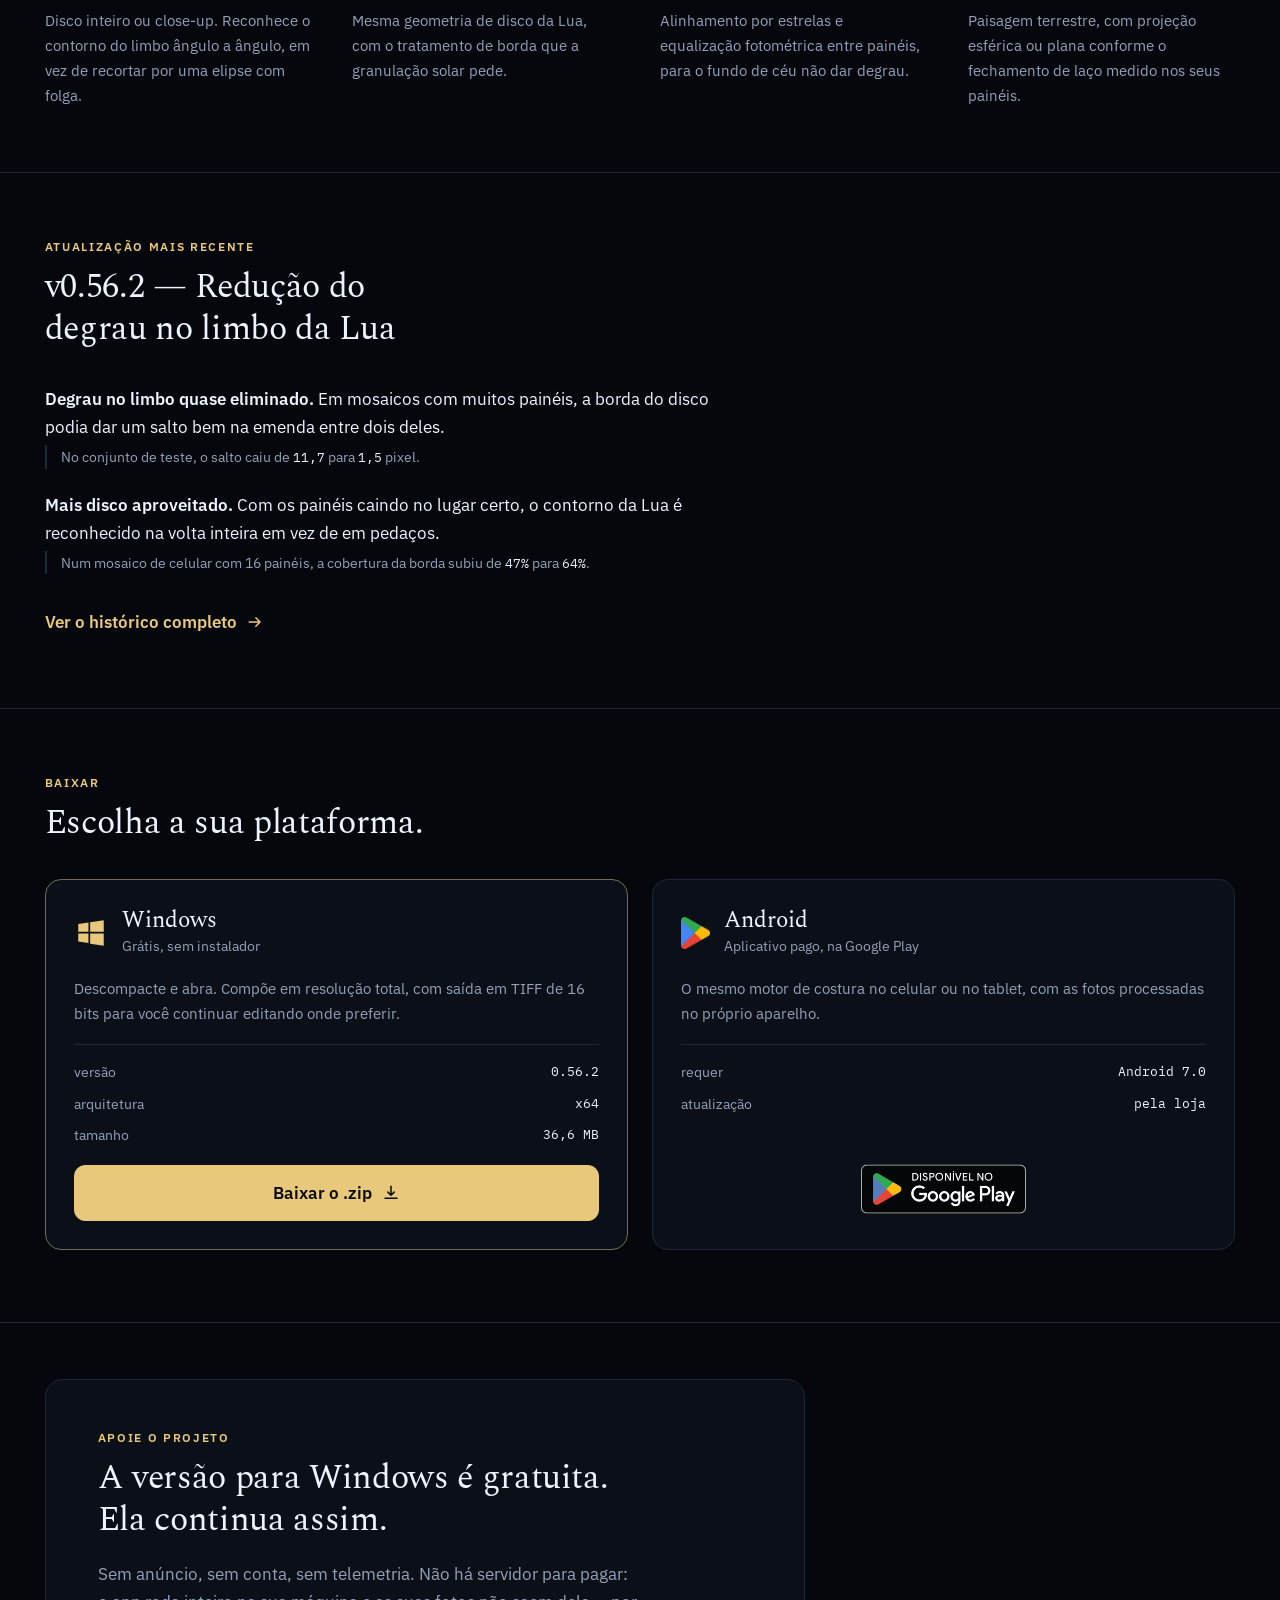
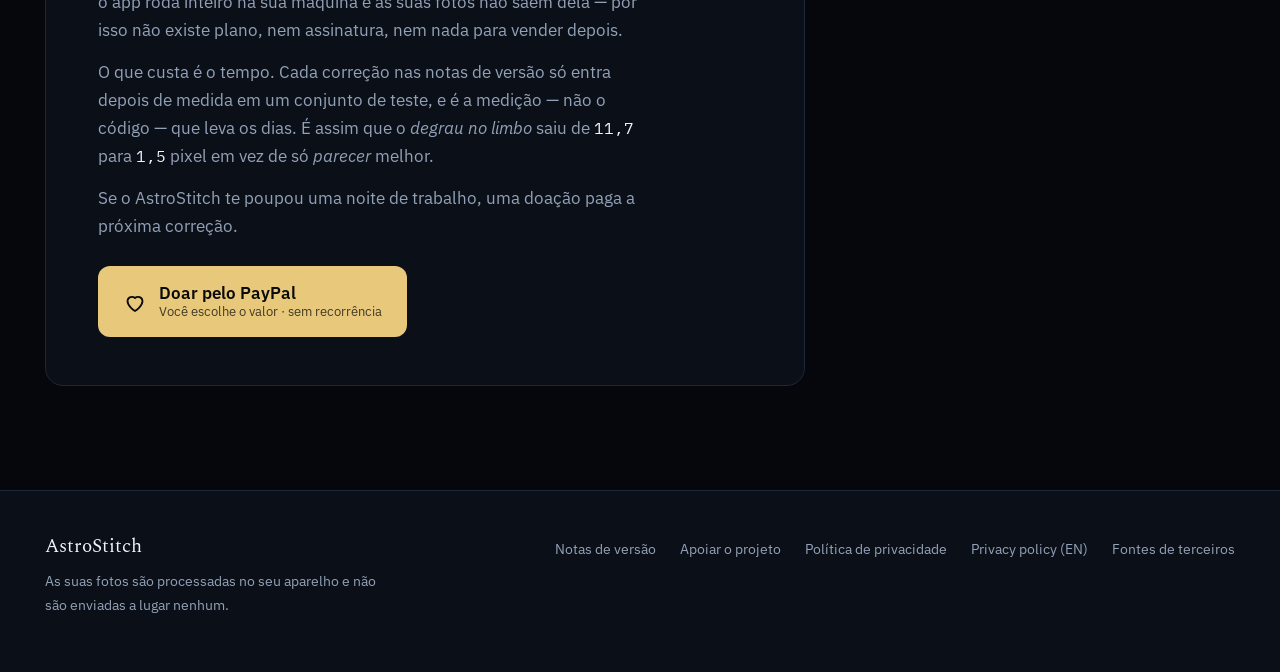
==== commit a20070ed: "Secao da Lua Mineral, com o antes e o depois do mesmo arquivo O par de imagens saiu do MESMO mosaico" ====
--- a/index.html
+++ b/index.html
@@ -187,6 +187,80 @@
         </p>
       </div>
     </div>
+  </section>
+
+  <!-- ====================================================== LUA MINERAL
+       O par antes/depois sai do MESMO arquivo composto, so com o ajuste
+       ligado: e a unica forma honesta de mostrar o efeito. O recorte nao foi
+       escolhido a olho — e o quadrado de 700 px onde a diferenca de saturacao
+       medida entre as duas saidas foi a maior do mosaico. -->
+  <section class="secao secao-mineral">
+    <div class="secao-cabecalho">
+      <p class="rotulo">Lua Mineral</p>
+      <h2>A cor já estava lá.</h2>
+      <p class="linha-fina">
+        A Lua não é cinza. O solo muda de química de uma região para a outra, e
+        isso muda a cor: basalto com muito titânio reflete mais para o azul,
+        solo rico em ferro puxa para o laranja. A sua câmera registra essa
+        diferença — ela é só fraca demais para o olho achar sozinho.
+      </p>
+      <p class="linha-fina">
+        A <em>Lua Mineral</em> amplia o que já está no arquivo, sem mexer no
+        brilho e sem inventar cor. Abaixo, o mesmo recorte do mesmo mosaico:
+        à esquerda como saiu da costura, à direita com vibração em
+        <span class="dado">70%</span> e redução de ruído de cor no máximo.
+      </p>
+    </div>
+
+    <div class="par-mineral">
+      <figure class="lado-mineral">
+        <picture>
+          <source media="(max-width: 560px)" srcset="assets/mineral-antes-480.webp" type="image/webp">
+          <img src="assets/mineral-antes-760.webp" width="760" height="760"
+               loading="lazy" decoding="async"
+               alt="Recorte do mosaico com a Lua Mineral desligada: a fronteira
+                    entre dois mares aparece só como dois tons de cinza.">
+        </picture>
+        <figcaption><strong>Desligada.</strong> Dois mares vizinhos, e nada
+          além de cinza para separá-los.</figcaption>
+      </figure>
+
+      <figure class="lado-mineral">
+        <picture>
+          <source media="(max-width: 560px)" srcset="assets/mineral-depois-480.webp" type="image/webp">
+          <img src="assets/mineral-depois-760.webp" width="760" height="760"
+               loading="lazy" decoding="async"
+               alt="O mesmo recorte com a Lua Mineral ligada: o mar da esquerda
+                    puxa para o laranja e o da direita para o azul, revelando a
+                    fronteira entre dois solos de química diferente.">
+        </picture>
+        <figcaption><strong>Ligada.</strong> O mesmo arquivo: um mar puxa para
+          o laranja, o vizinho para o azul. A fronteira entre eles é química,
+          não contraste.</figcaption>
+      </figure>
+    </div>
+
+    <p class="medicao medicao-solta">
+      Medido no disco, entre as duas saídas acima: a saturação média sobe de
+      <span class="dado">1,31%</span> para <span class="dado">6,35%</span> —
+      <span class="dado">4,9×</span>. O brilho não foi tocado.
+    </p>
+
+    <figure class="mineral-inteiro">
+      <picture>
+        <source media="(max-width: 560px)" srcset="assets/mineral-480.webp" type="image/webp">
+        <source media="(max-width: 1000px)" srcset="assets/mineral-700.webp" type="image/webp">
+        <img src="assets/mineral-1100.webp" width="1100" height="1166"
+             loading="lazy" decoding="async"
+             alt="O mosaico lunar inteiro com a Lua Mineral ligada: os mares
+                  aparecem em tons distintos de azul e castanho conforme o
+                  mineral dominante.">
+      </picture>
+      <figcaption>
+        O mesmo mosaico de <span class="dado">11</span> painéis da abertura
+        desta página, com os ajustes acima aplicados.
+      </figcaption>
+    </figure>
   </section>
 
   <!-- ====================================================== OS MODOS -->
--- a/assets/site.css
+++ b/assets/site.css
@@ -414,6 +414,32 @@
   .apoio-caixa { padding: 48px 52px; }
 }
 
+/* --------------------------------------------------------- lua mineral
+   O par vive lado a lado desde cedo: separados por rolagem, o antes e o
+   depois deixam de ser comparacao e viram duas fotos soltas. */
+
+.par-mineral { display: grid; gap: 20px; grid-template-columns: 1fr 1fr; }
+.lado-mineral { margin: 0; }
+.lado-mineral img {
+  border-radius: 12px;
+  border: 1px solid var(--linha);
+  width: 100%;
+}
+.lado-mineral figcaption { font-size: 0.86rem; }
+.lado-mineral figcaption strong { color: var(--texto); font-weight: 600; }
+
+.mineral-inteiro { margin: 44px 0 0; }
+.mineral-inteiro img {
+  border-radius: 14px;
+  border: 1px solid var(--linha);
+  margin-inline: auto;
+}
+.mineral-inteiro figcaption { max-width: 60ch; margin-inline: auto; text-align: center; }
+
+@media (min-width: 900px) {
+  .par-mineral { gap: 28px; }
+}
+
 /* ---------------------------------------------------------------- modos */
 
 .modos {
@@ -441,6 +467,14 @@
   margin-top: 4px !important;
   padding-left: 14px;
   border-left: 2px solid var(--linha);
+}
+
+/* Esta medicao nao segue um paragrafo: ela fecha o par de imagens, e os 4px
+   de .medicao a colariam na borda de baixo. O !important e para vencer o
+   !important de la, nao por capricho. */
+.medicao-solta {
+  margin-top: 26px !important;
+  max-width: 68ch;
 }
 
 .mais { margin: 0; }
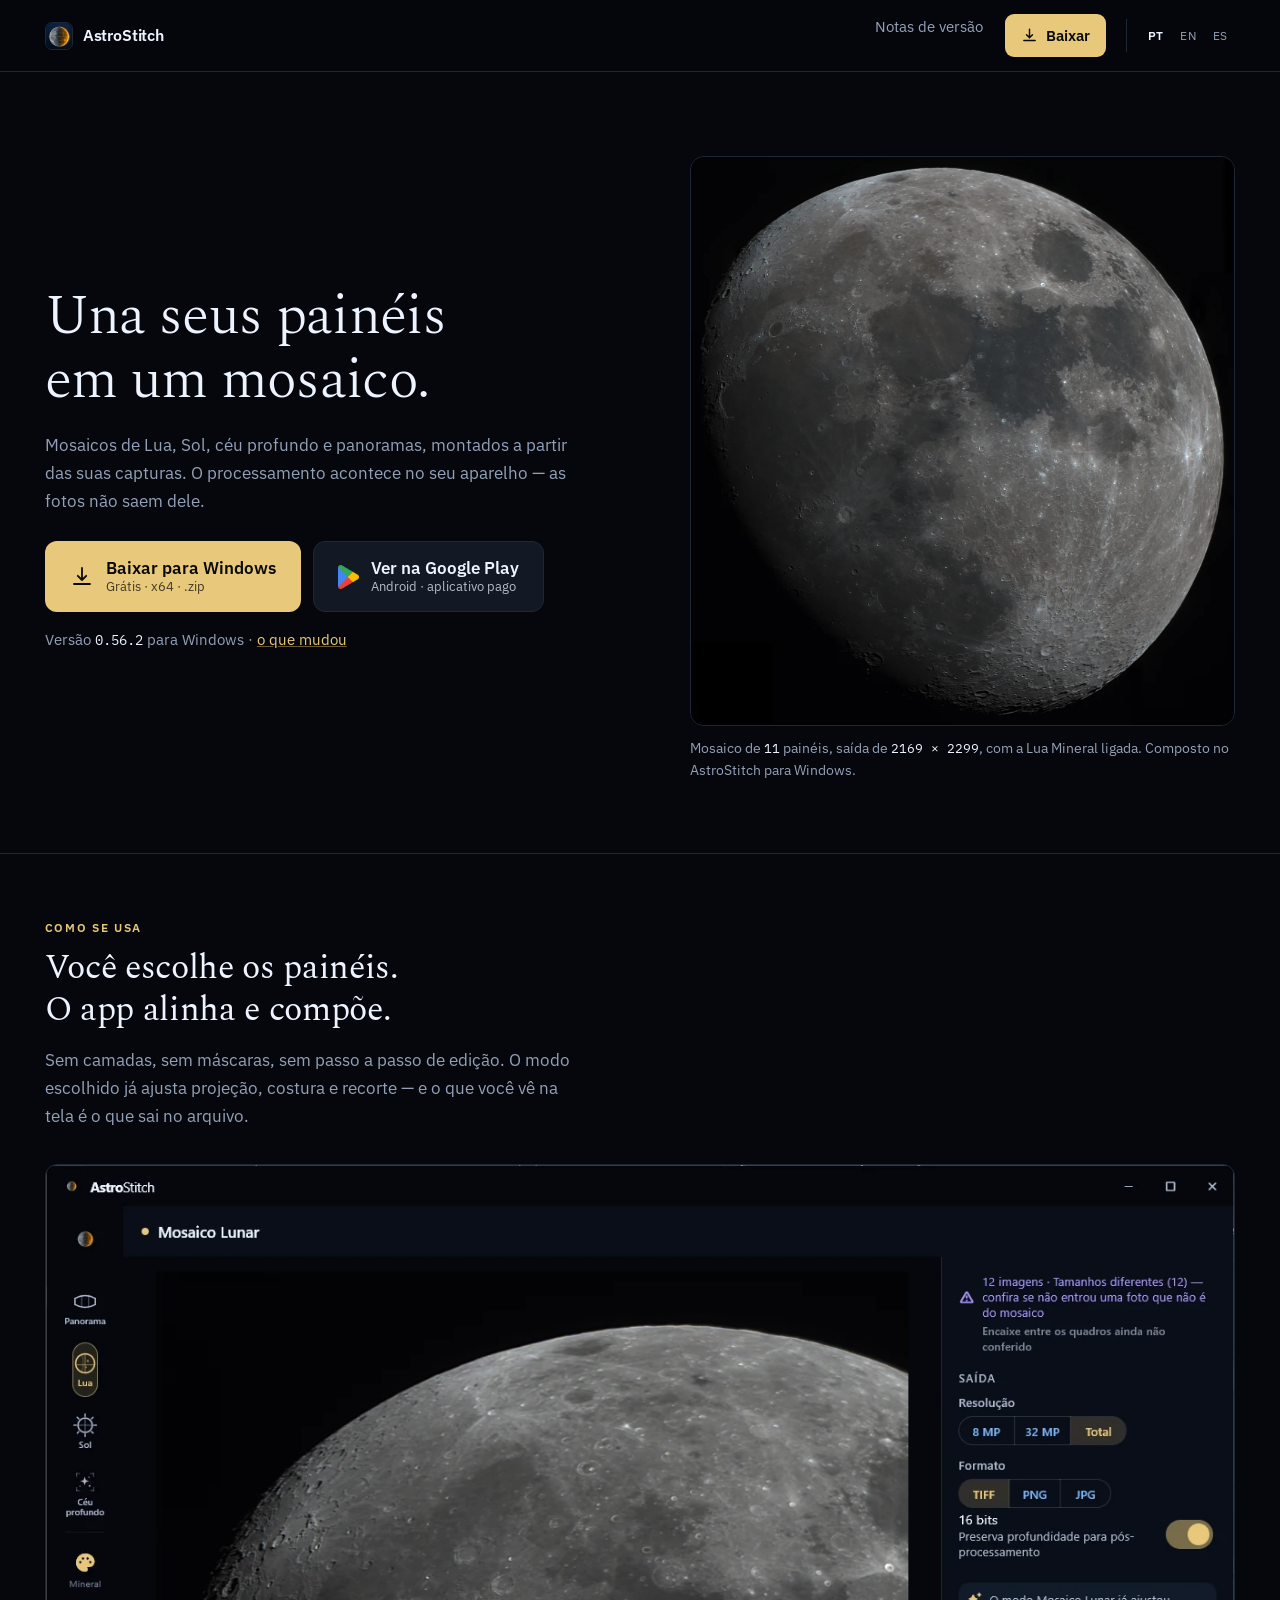
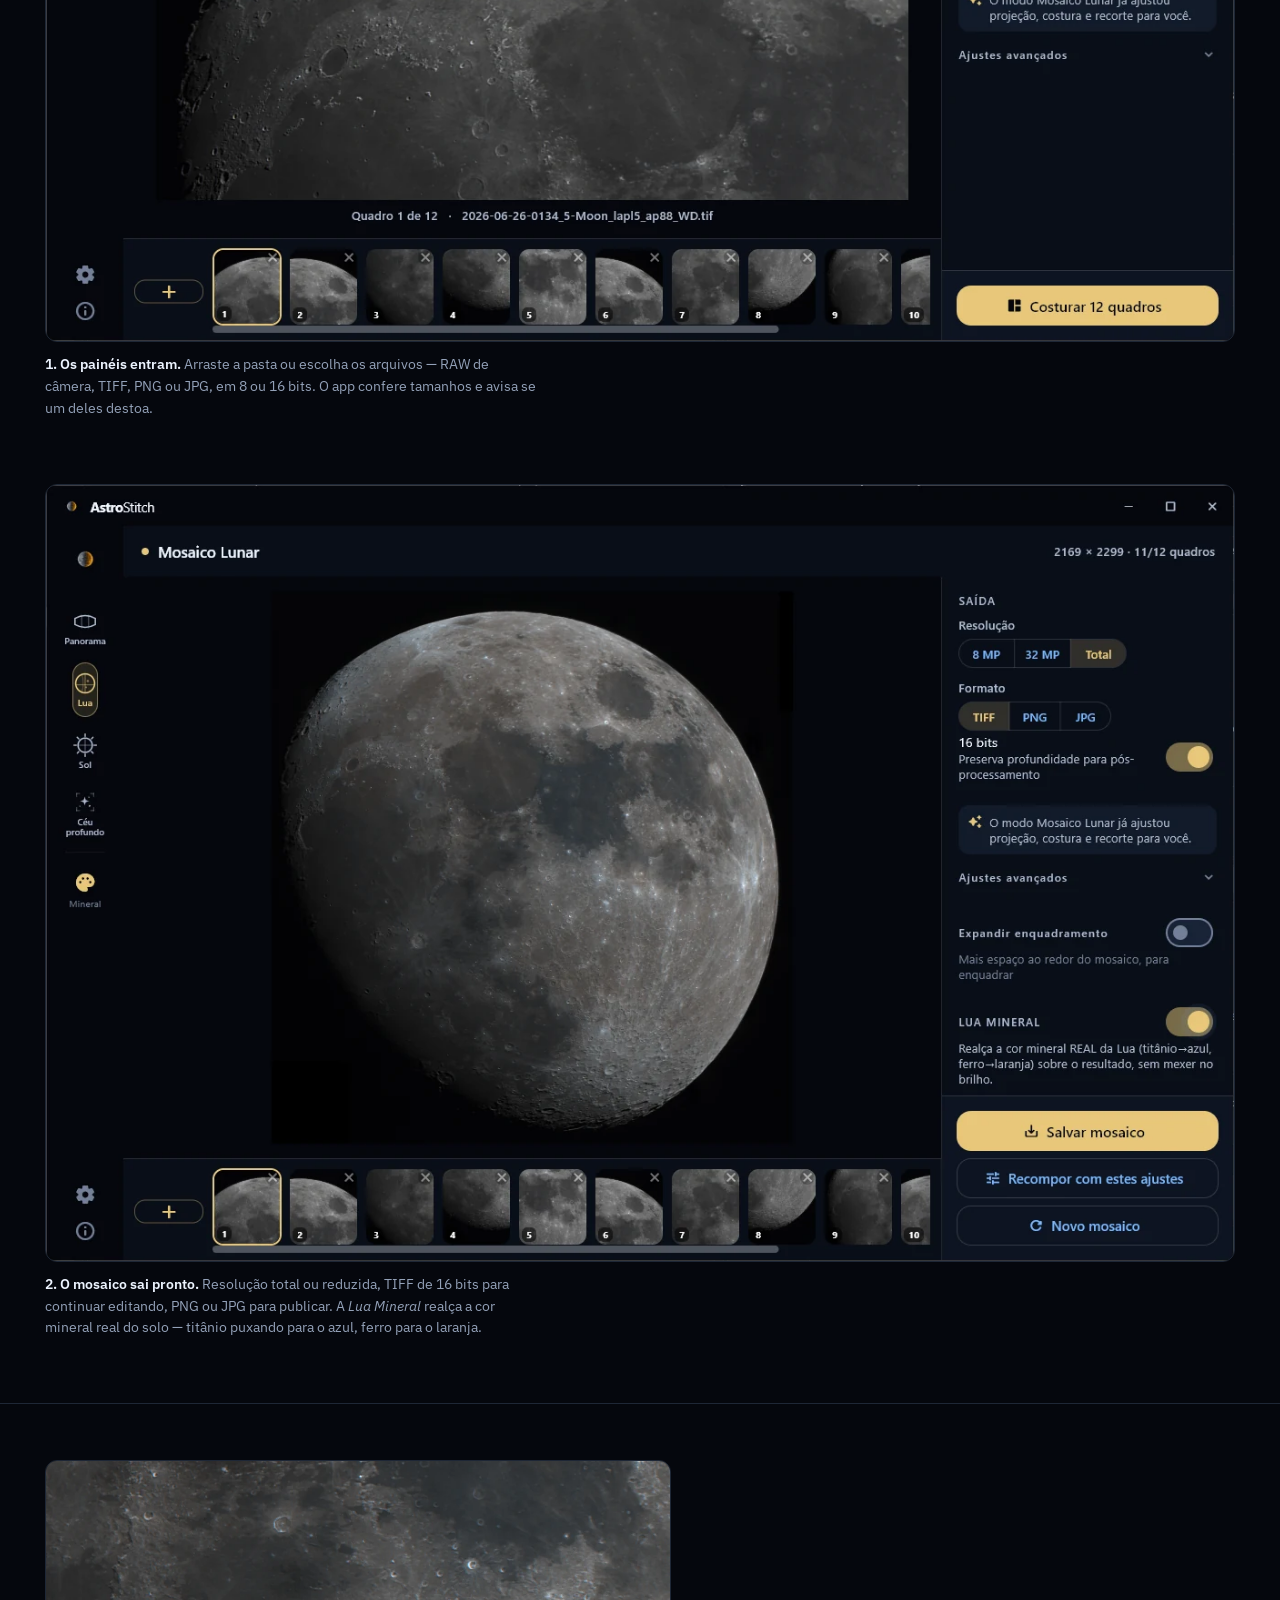
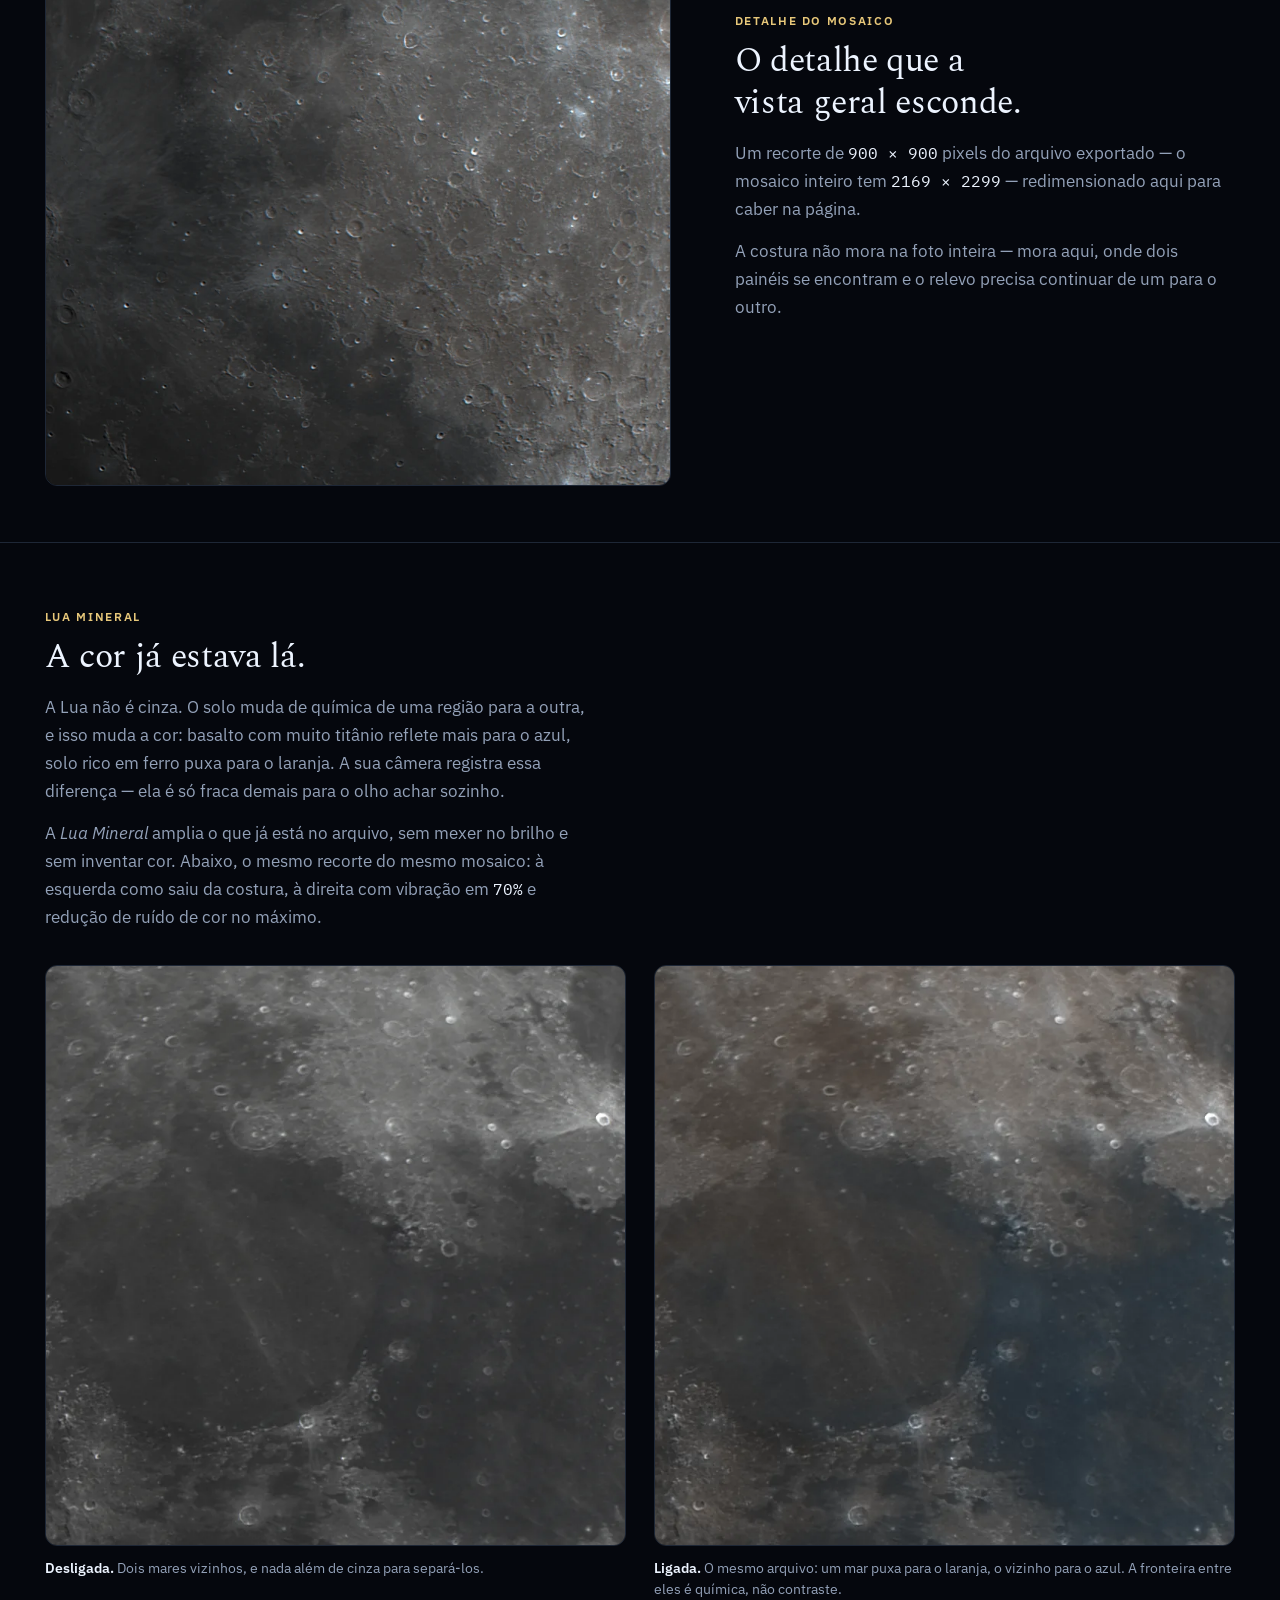
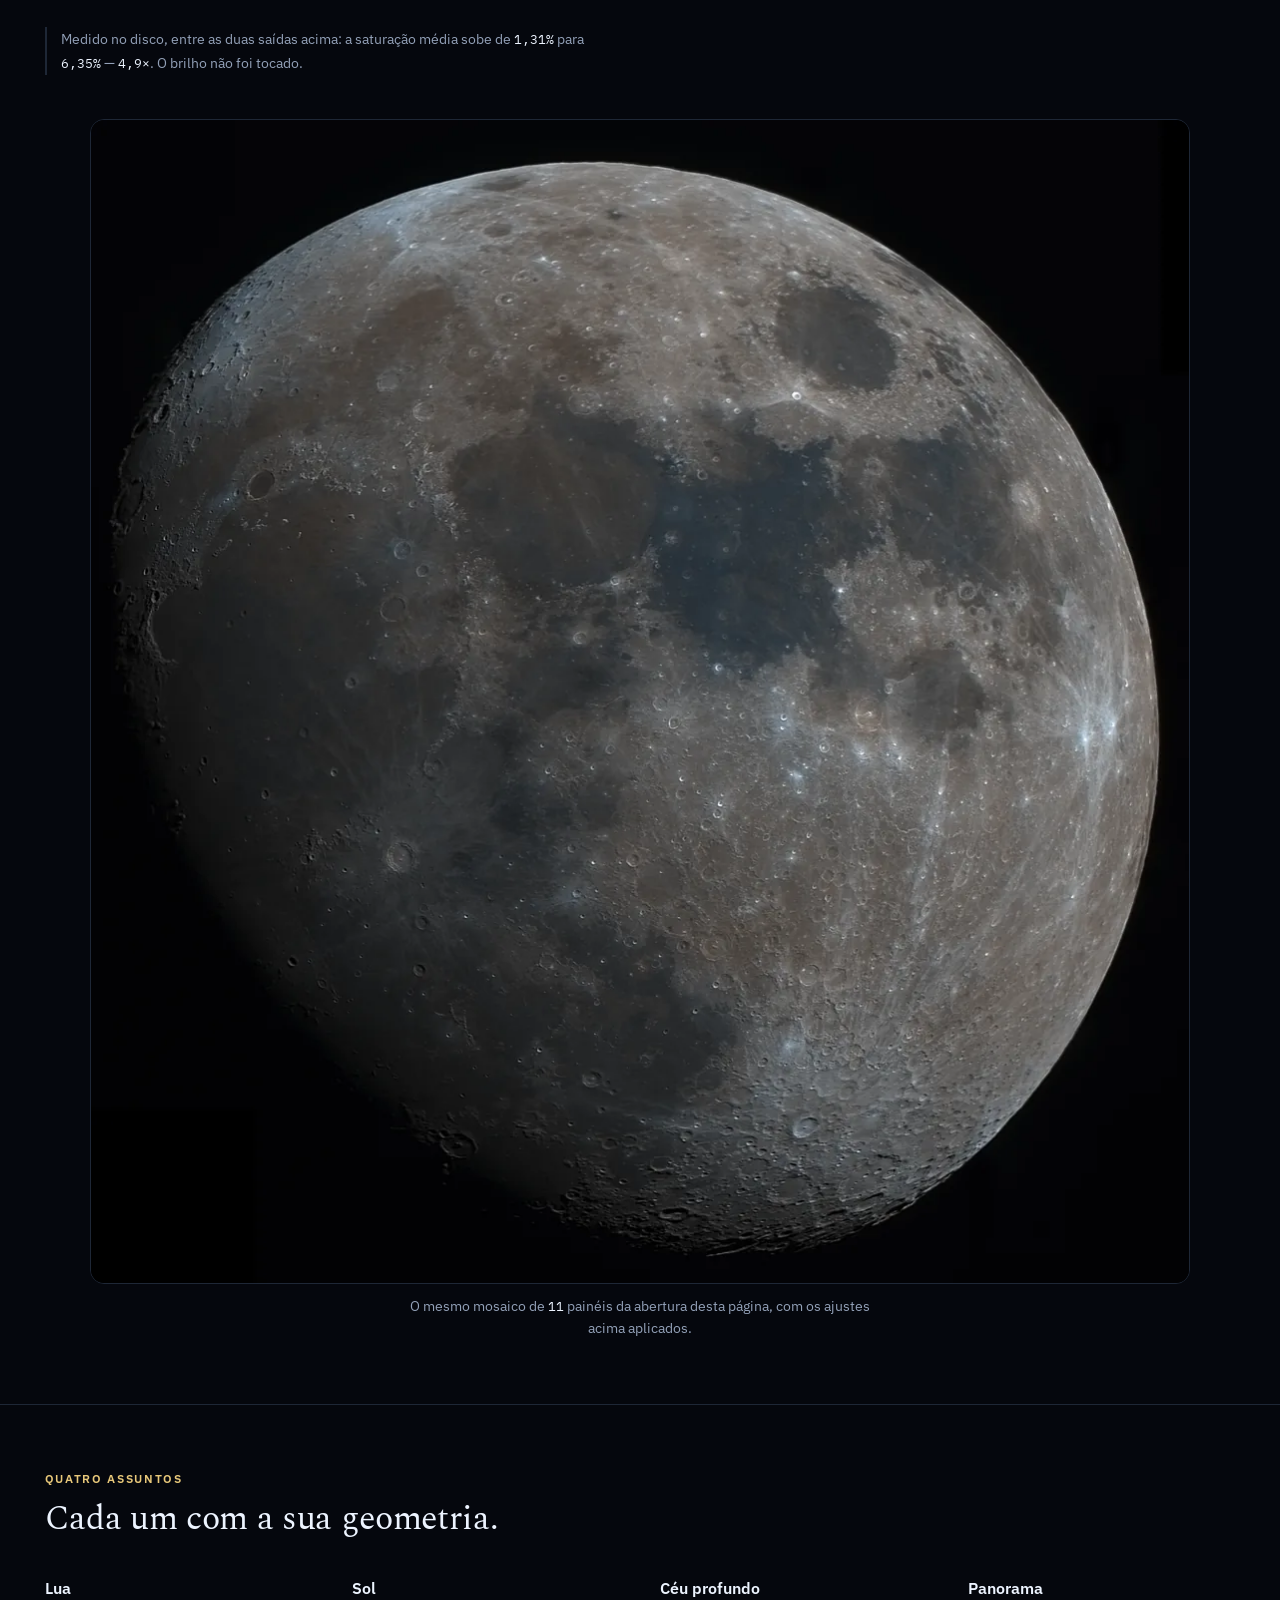
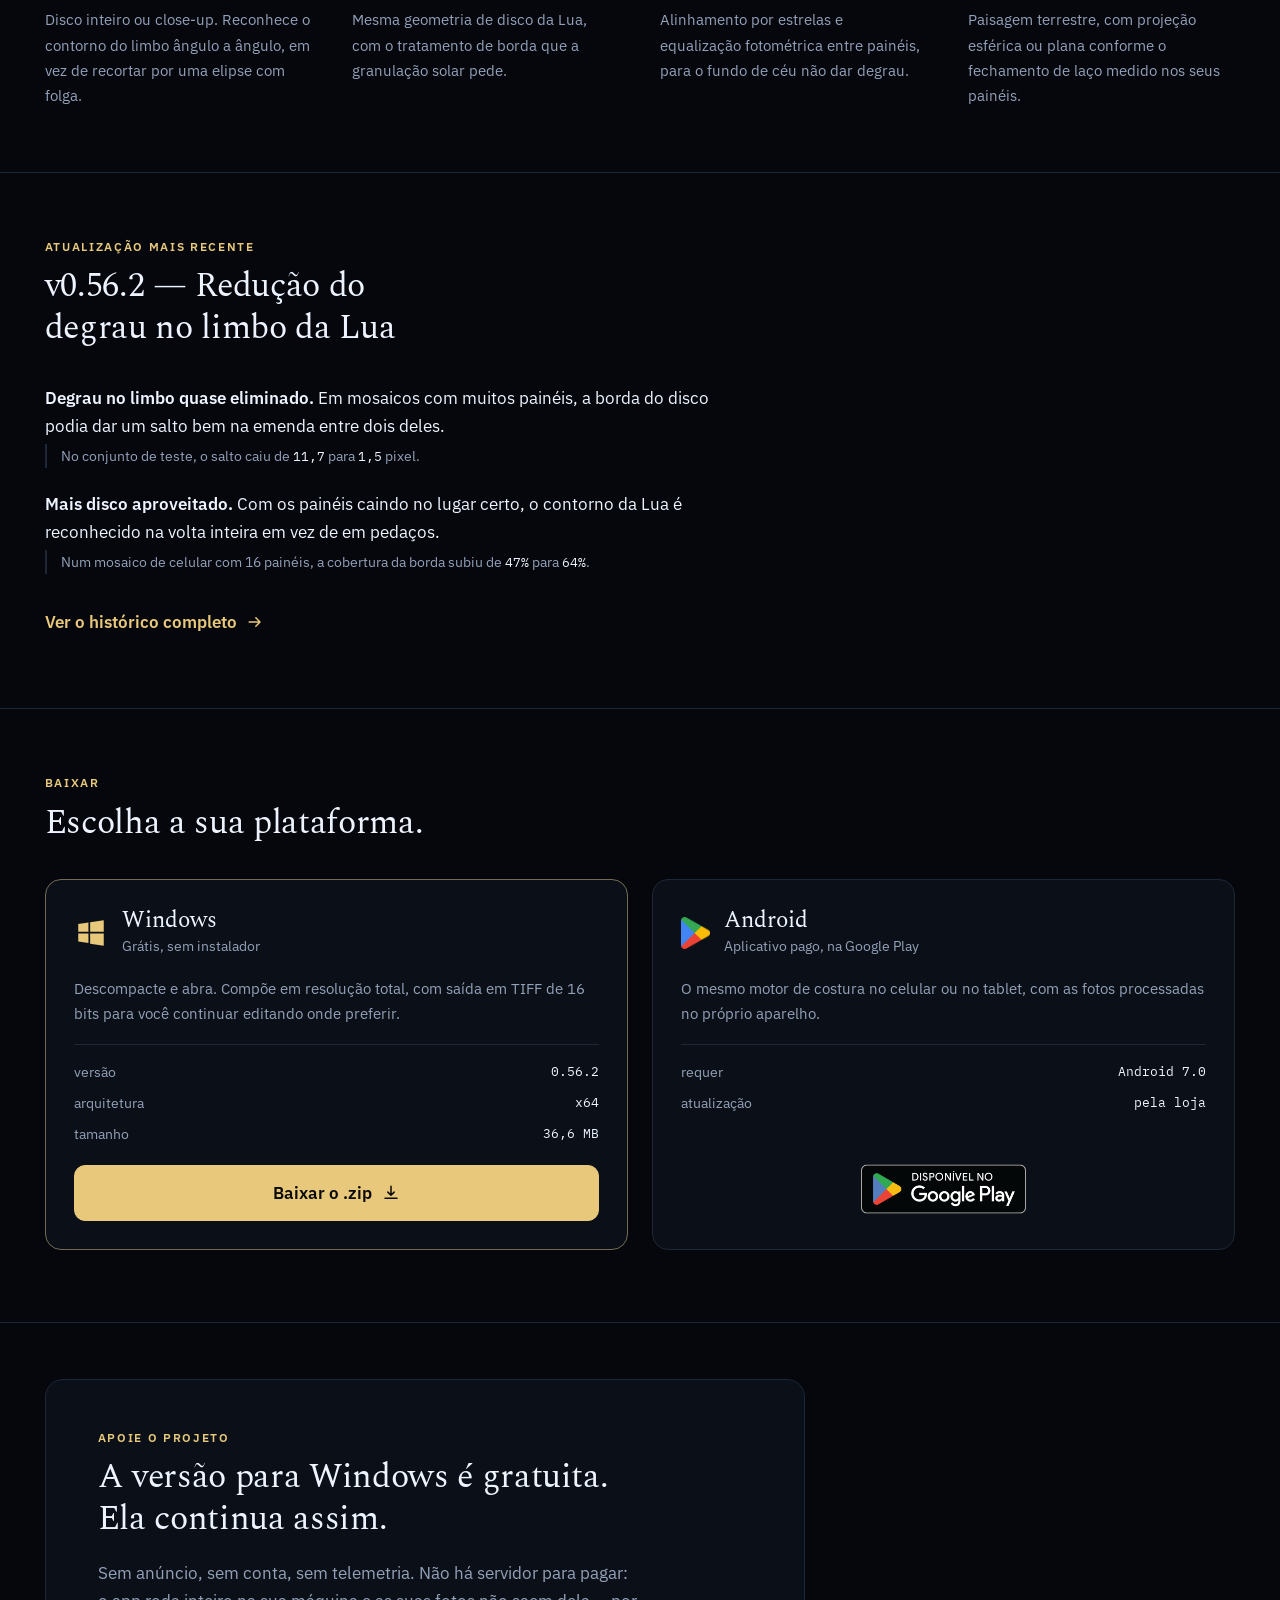
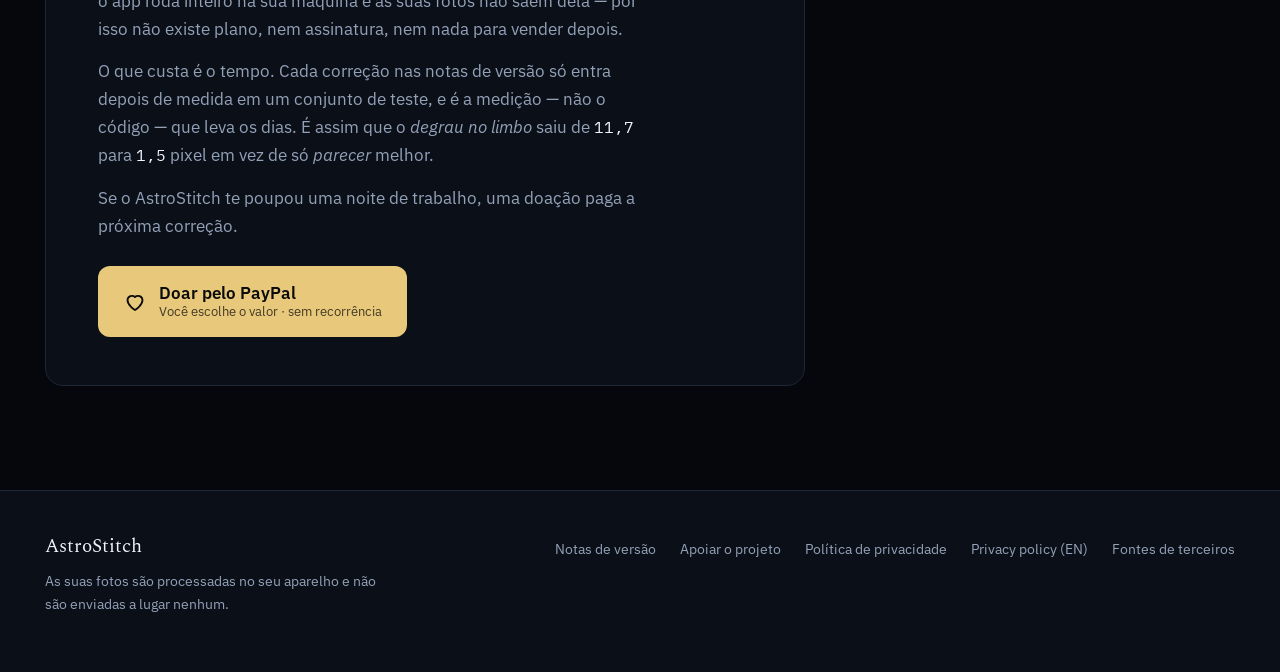
==== commit 3178f939: "Ingles e espanhol, gerados do portugues em vez de escritos a mao O site passa a existir em tres idio" ====
--- a/index.html
+++ b/index.html
@@ -7,6 +7,10 @@
 <meta name="description" content="Mosaicos de Lua, Sol, céu profundo e panoramas a partir dos seus painéis. Para Windows e Android.">
 <meta name="theme-color" content="#05070D">
 <link rel="canonical" href="https://amaromiranda.github.io/astro-stitch-releases/">
+<link rel="alternate" hreflang="pt-BR" href="https://amaromiranda.github.io/astro-stitch-releases/">
+<link rel="alternate" hreflang="en" href="https://amaromiranda.github.io/astro-stitch-releases/en/">
+<link rel="alternate" hreflang="es" href="https://amaromiranda.github.io/astro-stitch-releases/es/">
+<link rel="alternate" hreflang="x-default" href="https://amaromiranda.github.io/astro-stitch-releases/">
 
 <meta property="og:type" content="website">
 <meta property="og:title" content="AstroStitch">
@@ -43,6 +47,11 @@
         <span class="nav-rotulo">Baixar</span>
       </a>
     </nav>
+    <div class="idiomas" role="group" aria-label="Idioma / Language">
+      <a href="./" hreflang="pt-BR" lang="pt-BR" aria-current="true">PT</a>
+      <a href="en/" hreflang="en" lang="en">EN</a>
+      <a href="es/" hreflang="es" lang="es">ES</a>
+    </div>
   </div>
 </header>
 
--- a/assets/site.css
+++ b/assets/site.css
@@ -140,6 +140,45 @@
   .navegacao { gap: 14px; }
   .navegacao .nav-baixar { padding: 8px 13px; }
   .navegacao .nav-baixar .nav-rotulo { display: none; }
+}
+
+/* ------------------------------------------------------------- idiomas
+   Tres rotulos curtos, nao uma lista suspensa: com tres opcoes, o menu
+   custa um clique a mais e nao economiza nada. O atual nao e link morto —
+   continua clicavel — mas e o unico com cor de texto cheia. */
+
+.faixa > .marca { margin-right: auto; }
+
+.idiomas {
+  display: flex;
+  align-items: center;
+  gap: 2px;
+  margin-left: 4px;
+  padding-left: 14px;
+  border-left: 1px solid var(--linha);
+}
+.idiomas a {
+  color: var(--texto-suave);
+  text-decoration: none;
+  font-size: 0.78rem;
+  letter-spacing: 0.06em;
+  padding: 6px 7px;
+  border-radius: 6px;
+}
+.idiomas a:hover { color: var(--texto); background: var(--elevada); }
+.idiomas a[aria-current] { color: var(--texto); font-weight: 600; }
+
+/* MEDIDO em 390 px: a barra precisa de 418 px em ingles, 432 em portugues e
+   437 em espanhol — e so tem 390. Por isso o nome escrito sai e fica o icone
+   do app, que e reconhecivel sozinho; o link mantem o aria-label, entao
+   leitor de tela nao perde nada. O link das notas ganha nowrap porque era
+   ele que quebrava em duas linhas e esticava o cabecalho. */
+@media (max-width: 560px) {
+  .faixa { gap: 8px; }
+  .marca span { display: none; }
+  .navegacao a { white-space: nowrap; }
+  .idiomas { padding-left: 8px; margin-left: 0; }
+  .idiomas a { padding: 6px 4px; font-size: 0.74rem; }
 }
 
 /* ---------------------------------------------------------------- herói */
